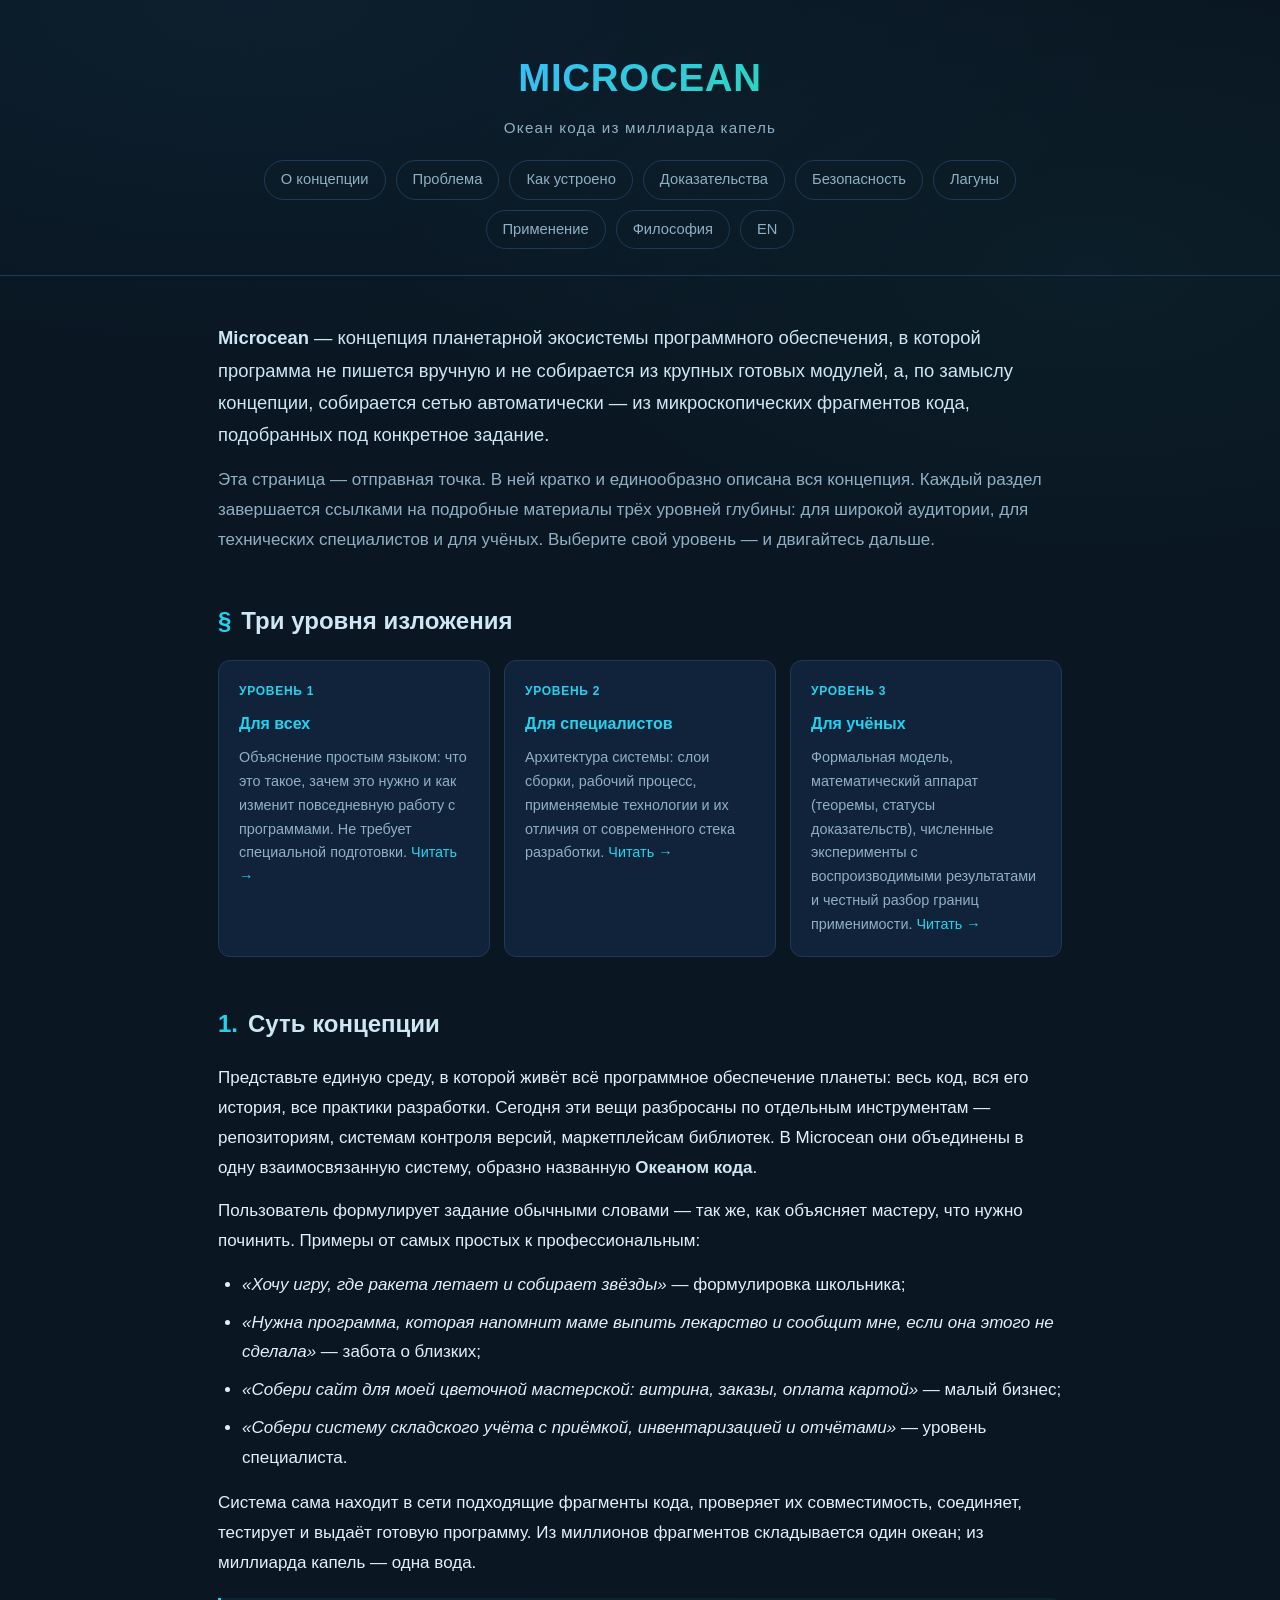
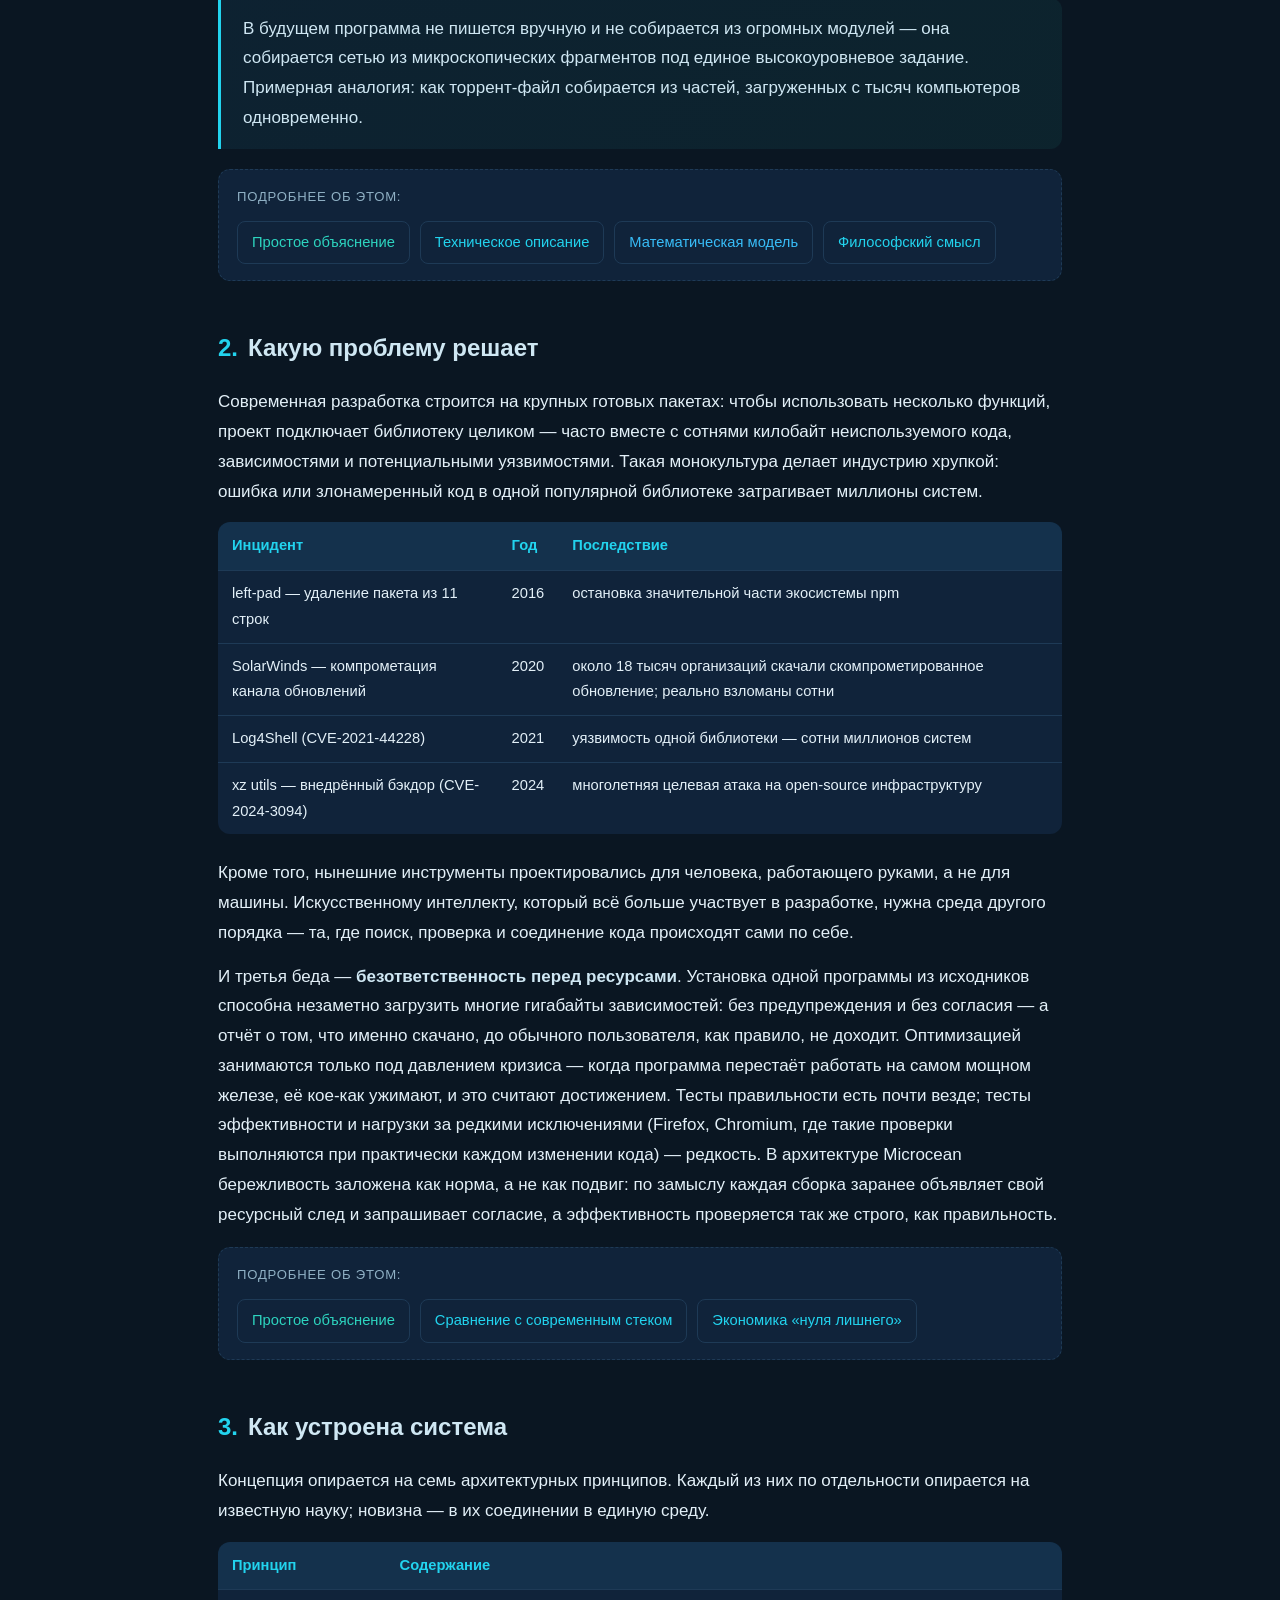
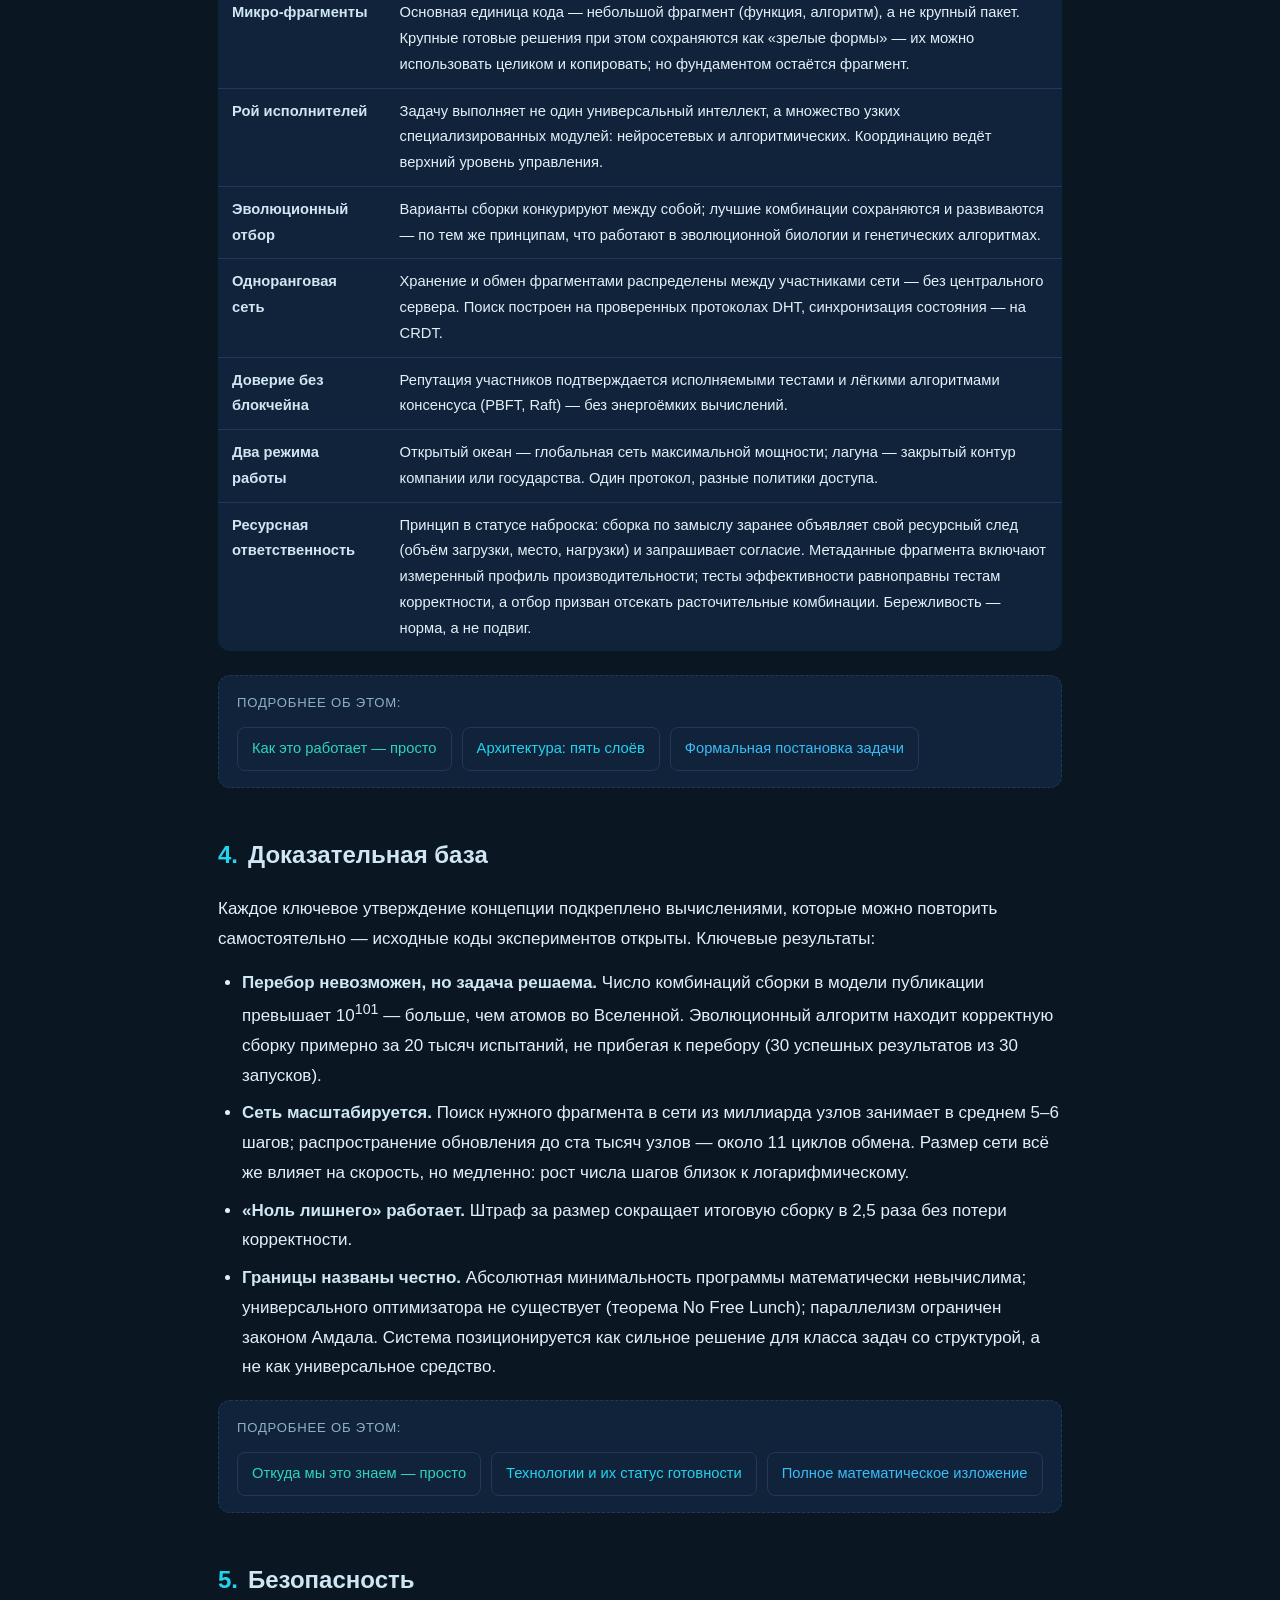
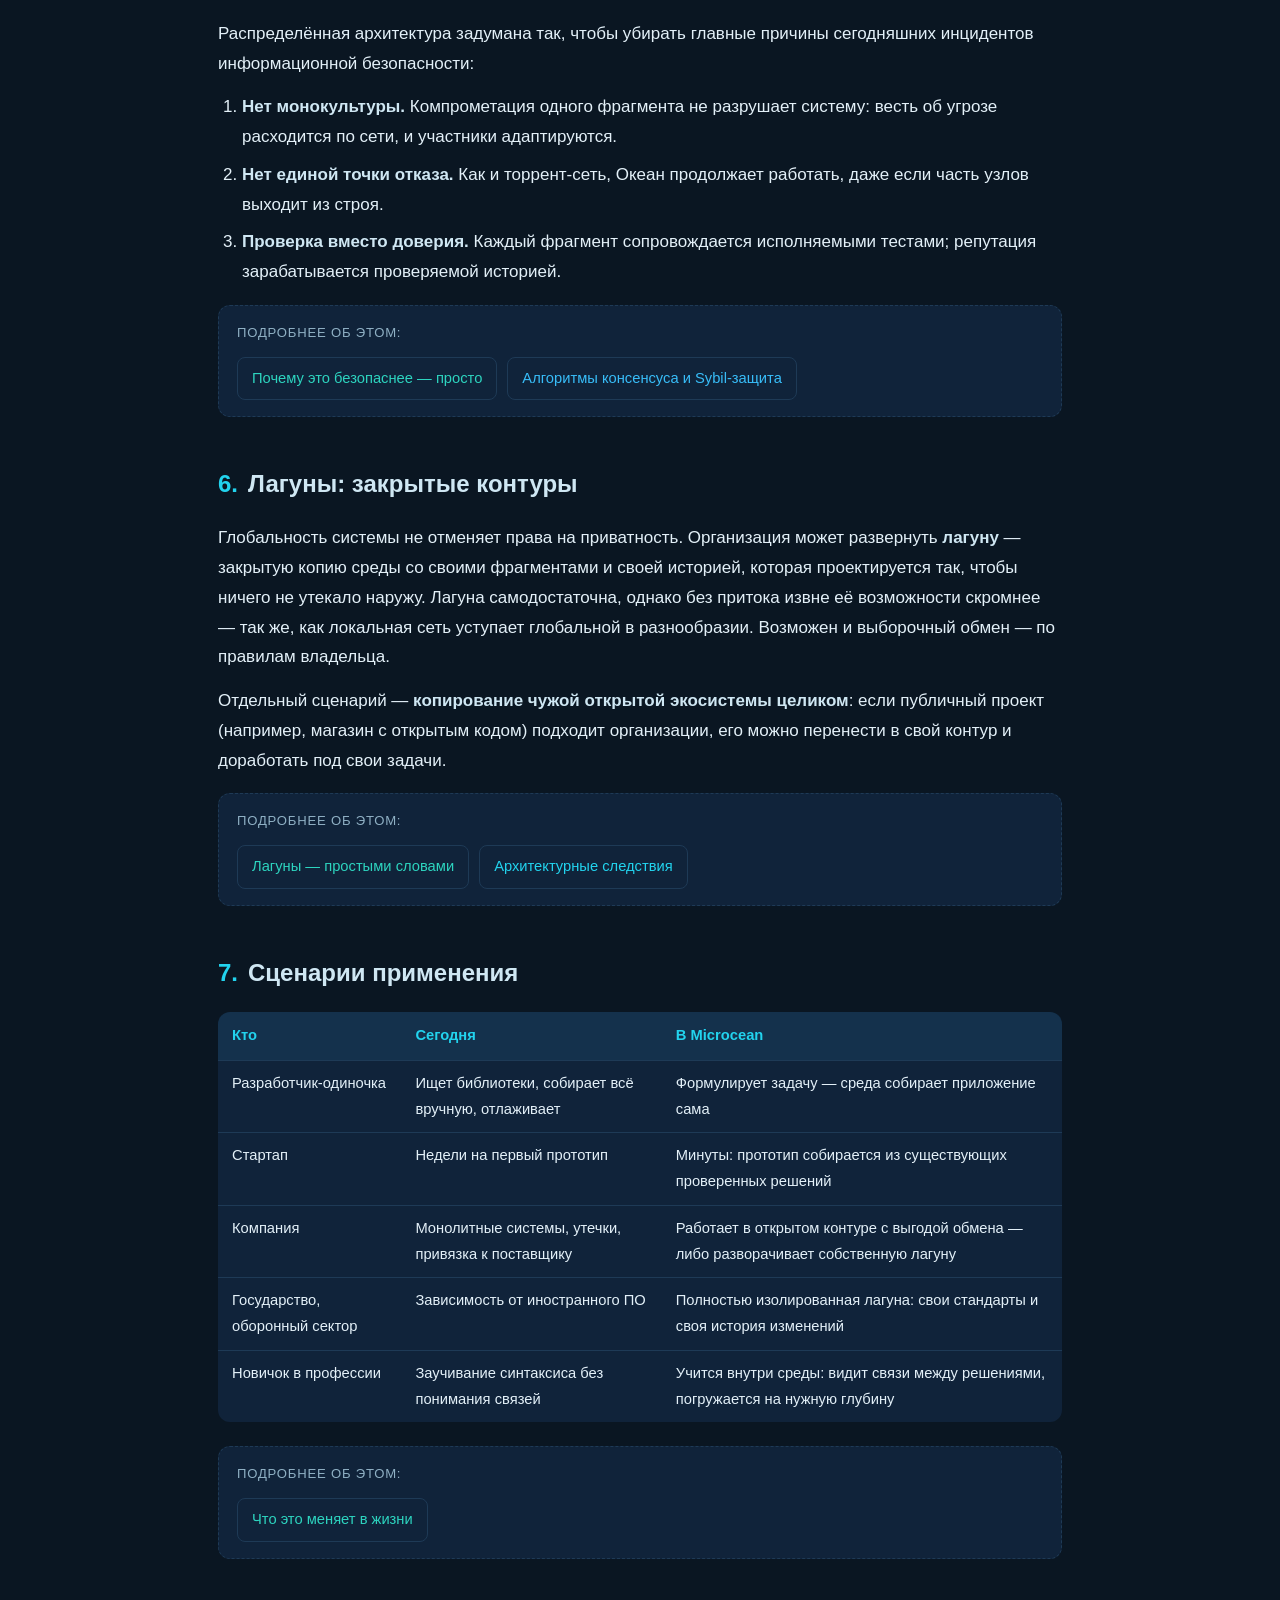
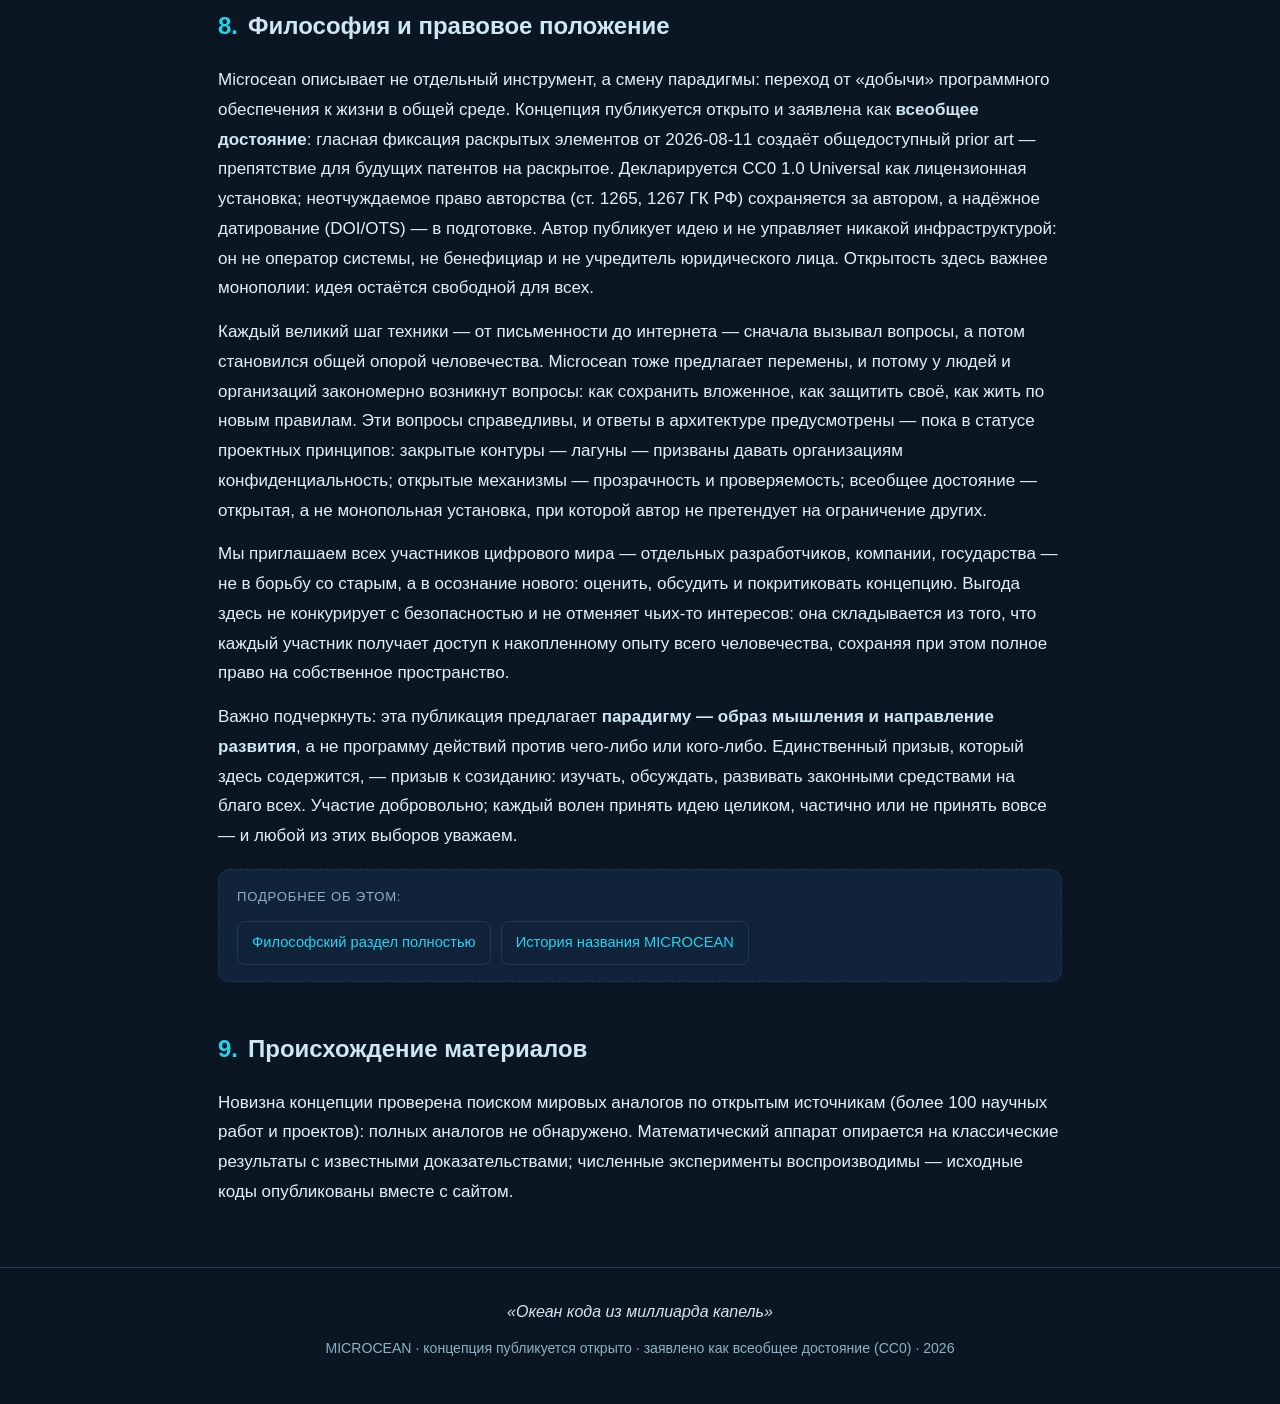
==== index.html @ 242ff2dd "feat(publish): real-domain pass — sitemap, canonical, og:url (github pages)" ====
<!DOCTYPE html>
<html lang="ru">
<head>
<meta charset="UTF-8">
<meta name="viewport" content="width=device-width, initial-scale=1.0">
<title>MICROCEAN — Океан кода из миллиарда капель</title>
<meta name="description" content="Microcean — концепция планетарной самособирающейся экосистемы программного обеспечения. Главная страница-навигация: материалы для читателей любого уровня — от вводного описания до математической теории.">
<meta name="theme-color" content="#0a1622">
<link rel="icon" href="favicon.svg" type="image/svg+xml">
<link rel="stylesheet" href="assets/style.css">
<meta property="og:type" content="website">
<meta property="og:title" content="MICROCEAN — Океан кода из миллиарда капель">
<meta property="og:description" content="Microcean — концепция планетарной самособирающейся экосистемы программного обеспечения. Главная страница-навигация: материалы для читателей любого уровня — от вводного описания до математической теории.">
<meta property="og:site_name" content="MICROCEAN">
<meta property="og:locale" content="ru_RU">
<meta property="og:image" content="https://dsconoiz.github.io/microcean/favicon.svg">
<meta property="og:url" content="https://dsconoiz.github.io/microcean/">
<link rel="canonical" href="https://dsconoiz.github.io/microcean/">
<meta name="twitter:card" content="summary">
</head>
<body>

<header class="site">
  <div class="container">
    <h1 class="logo-h"><a class="logo" href="index.html">MICROCEAN</a></h1>
    <div class="logo-sub">Океан кода из миллиарда капель</div>
    <nav class="main-nav" aria-label="Разделы страницы">
      <a href="#about">О концепции</a>
      <a href="#problem">Проблема</a>
      <a href="#how">Как устроено</a>
      <a href="#evidence">Доказательства</a>
      <a href="#security">Безопасность</a>
      <a href="#lagoons">Лагуны</a>
      <a href="#scenarios">Применение</a>
      <a href="#philosophy">Философия</a>
      <a href="en/index.html">EN</a>
    </nav>
  </div>
</header>

<main class="container">

<section id="intro">
  <p style="font-size:1.15rem; color:var(--text-strong);"><strong>Microcean</strong> — концепция планетарной экосистемы программного обеспечения, в которой программа не пишется вручную и не собирается из крупных готовых модулей, а, по замыслу концепции, собирается сетью автоматически — из микроскопических фрагментов кода, подобранных под конкретное задание.</p>
  <p class="dim">Эта страница — отправная точка. В ней кратко и единообразно описана вся концепция. Каждый раздел завершается ссылками на подробные материалы трёх уровней глубины: для широкой аудитории, для технических специалистов и для учёных. Выберите свой уровень — и двигайтесь дальше.</p>
</section>

<section id="levels">
  <h2 class="section-title"><span class="num">§</span>Три уровня изложения</h2>
  <div class="cards-grid">
    <div class="card">
      <div class="tagline-sm">Уровень 1</div>
      <h3><a href="ru/vsem.html">Для всех</a></h3>
      <p>Объяснение простым языком: что это такое, зачем это нужно и как изменит повседневную работу с программами. Не требует специальной подготовки. <a href="ru/vsem.html">Читать →</a></p>
    </div>
    <div class="card">
      <div class="tagline-sm">Уровень 2</div>
      <h3><a href="ru/specialistam.html">Для специалистов</a></h3>
      <p>Архитектура системы: слои сборки, рабочий процесс, применяемые технологии и их отличия от современного стека разработки. <a href="ru/specialistam.html">Читать →</a></p>
    </div>
    <div class="card">
      <div class="tagline-sm">Уровень 3</div>
      <h3><a href="ru/uchenym.html">Для учёных</a></h3>
      <p>Формальная модель, математический аппарат (теоремы, статусы доказательств), численные эксперименты с воспроизводимыми результатами и честный разбор границ применимости. <a href="ru/uchenym.html">Читать →</a></p>
    </div>
  </div>
</section>

<section id="about">
  <h2 class="section-title"><span class="num">1.</span>Суть концепции</h2>
  <p>Представьте единую среду, в которой живёт всё программное обеспечение планеты: весь код, вся его история, все практики разработки. Сегодня эти вещи разбросаны по отдельным инструментам — репозиториям, системам контроля версий, маркетплейсам библиотек. В Microcean они объединены в одну взаимосвязанную систему, образно названную <strong>Океаном кода</strong>.</p>
  <p>Пользователь формулирует задание обычными словами — так же, как объясняет мастеру, что нужно починить. Примеры от самых простых к профессиональным:</p>
  <ul class="list">
    <li><em>«Хочу игру, где ракета летает и собирает звёзды»</em> — формулировка школьника;</li>
    <li><em>«Нужна программа, которая напомнит маме выпить лекарство и сообщит мне, если она этого не сделала»</em> — забота о близких;</li>
    <li><em>«Собери сайт для моей цветочной мастерской: витрина, заказы, оплата картой»</em> — малый бизнес;</li>
    <li><em>«Собери систему складского учёта с приёмкой, инвентаризацией и отчётами»</em> — уровень специалиста.</li>
  </ul>
  <p>Система сама находит в сети подходящие фрагменты кода, проверяет их совместимость, соединяет, тестирует и выдаёт готовую программу. Из миллионов фрагментов складывается один океан; из миллиарда капель — одна вода.</p>
  <blockquote>В будущем программа не пишется вручную и не собирается из огромных модулей — она собирается сетью из микроскопических фрагментов под единое высокоуровневое задание. Примерная аналогия: как торрент-файл собирается из частей, загруженных с тысяч компьютеров одновременно.</blockquote>
  <div class="level-links">
    <span class="lbl">Подробнее об этом:</span>
    <a class="lv1" href="ru/vsem.html#sut">Простое объяснение</a>
    <a href="ru/specialistam.html#architecture">Техническое описание</a>
    <a class="lv3" href="ru/uchenym.html#model">Математическая модель</a>
    <a href="ru/filosofiya.html#ocean">Философский смысл</a>
  </div>
</section>

<section id="problem">
  <h2 class="section-title"><span class="num">2.</span>Какую проблему решает</h2>
  <p>Современная разработка строится на крупных готовых пакетах: чтобы использовать несколько функций, проект подключает библиотеку целиком — часто вместе с сотнями килобайт неиспользуемого кода, зависимостями и потенциальными уязвимостями. Такая монокультура делает индустрию хрупкой: ошибка или злонамеренный код в одной популярной библиотеке затрагивает миллионы систем.</p>
  <table class="data">
    <thead><tr><th>Инцидент</th><th>Год</th><th>Последствие</th></tr></thead>
    <tbody>
      <tr><td>left-pad — удаление пакета из 11 строк</td><td>2016</td><td>остановка значительной части экосистемы npm</td></tr>
      <tr><td>SolarWinds — компрометация канала обновлений</td><td>2020</td><td>около 18 тысяч организаций скачали скомпрометированное обновление; реально взломаны сотни</td></tr>
      <tr><td>Log4Shell (CVE-2021-44228)</td><td>2021</td><td>уязвимость одной библиотеки — сотни миллионов систем</td></tr>
      <tr><td>xz utils — внедрённый бэкдор (CVE-2024-3094)</td><td>2024</td><td>многолетняя целевая атака на open-source инфраструктуру</td></tr>
    </tbody>
  </table>
  <p>Кроме того, нынешние инструменты проектировались для человека, работающего руками, а не для машины. Искусственному интеллекту, который всё больше участвует в разработке, нужна среда другого порядка — та, где поиск, проверка и соединение кода происходят сами по себе.</p>
  <p>И третья беда — <strong>безответственность перед ресурсами</strong>. Установка одной программы из исходников способна незаметно загрузить многие гигабайты зависимостей: без предупреждения и без согласия — а отчёт о том, что именно скачано, до обычного пользователя, как правило, не доходит. Оптимизацией занимаются только под давлением кризиса — когда программа перестаёт работать на самом мощном железе, её кое-как ужимают, и это считают достижением. Тесты правильности есть почти везде; тесты эффективности и нагрузки за редкими исключениями (Firefox, Chromium, где такие проверки выполняются при практически каждом изменении кода) — редкость. В архитектуре Microcean бережливость заложена как норма, а не как подвиг: по замыслу каждая сборка заранее объявляет свой ресурсный след и запрашивает согласие, а эффективность проверяется так же строго, как правильность.</p>
  <div class="level-links">
    <span class="lbl">Подробнее об этом:</span>
    <a class="lv1" href="ru/vsem.html#problem">Простое объяснение</a>
    <a href="ru/specialistam.html#comparison">Сравнение с современным стеком</a>
    <a href="ru/filosofiya.html#govnocod">Экономика «нуля лишнего»</a>
  </div>
</section>

<section id="how">
  <h2 class="section-title"><span class="num">3.</span>Как устроена система</h2>
  <p>Концепция опирается на семь архитектурных принципов. Каждый из них по отдельности опирается на известную науку; новизна — в их соединении в единую среду.</p>
  <table class="data">
    <thead><tr><th>Принцип</th><th>Содержание</th></tr></thead>
    <tbody>
      <tr><td><strong>Микро-фрагменты</strong></td><td>Основная единица кода — небольшой фрагмент (функция, алгоритм), а не крупный пакет. Крупные готовые решения при этом сохраняются как «зрелые формы» — их можно использовать целиком и копировать; но фундаментом остаётся фрагмент.</td></tr>
      <tr><td><strong>Рой исполнителей</strong></td><td>Задачу выполняет не один универсальный интеллект, а множество узких специализированных модулей: нейросетевых и алгоритмических. Координацию ведёт верхний уровень управления.</td></tr>
      <tr><td><strong>Эволюционный отбор</strong></td><td>Варианты сборки конкурируют между собой; лучшие комбинации сохраняются и развиваются — по тем же принципам, что работают в эволюционной биологии и генетических алгоритмах.</td></tr>
      <tr><td><strong>Одноранговая сеть</strong></td><td>Хранение и обмен фрагментами распределены между участниками сети — без центрального сервера. Поиск построен на проверенных протоколах DHT, синхронизация состояния — на CRDT.</td></tr>
      <tr><td><strong>Доверие без блокчейна</strong></td><td>Репутация участников подтверждается исполняемыми тестами и лёгкими алгоритмами консенсуса (PBFT, Raft) — без энергоёмких вычислений.</td></tr>
      <tr><td><strong>Два режима работы</strong></td><td>Открытый океан — глобальная сеть максимальной мощности; лагуна — закрытый контур компании или государства. Один протокол, разные политики доступа.</td></tr>
      <tr><td><strong>Ресурсная ответственность</strong></td><td>Принцип в статусе наброска: сборка по замыслу заранее объявляет свой ресурсный след (объём загрузки, место, нагрузки) и запрашивает согласие. Метаданные фрагмента включают измеренный профиль производительности; тесты эффективности равноправны тестам корректности, а отбор призван отсекать расточительные комбинации. Бережливость — норма, а не подвиг.</td></tr>
    </tbody>
  </table>
  <div class="level-links">
    <span class="lbl">Подробнее об этом:</span>
    <a class="lv1" href="ru/vsem.html#kak">Как это работает — просто</a>
    <a href="ru/specialistam.html#architecture">Архитектура: пять слоёв</a>
    <a class="lv3" href="ru/uchenym.html#model">Формальная постановка задачи</a>
  </div>
</section>

<section id="evidence">
  <h2 class="section-title"><span class="num">4.</span>Доказательная база</h2>
  <p>Каждое ключевое утверждение концепции подкреплено вычислениями, которые можно повторить самостоятельно — исходные коды экспериментов открыты. Ключевые результаты:</p>
  <ul class="list">
    <li><strong>Перебор невозможен, но задача решаема.</strong> Число комбинаций сборки в модели публикации превышает 10<sup>101</sup> — больше, чем атомов во Вселенной. Эволюционный алгоритм находит корректную сборку примерно за 20 тысяч испытаний, не прибегая к перебору (30 успешных результатов из 30 запусков).</li>
    <li><strong>Сеть масштабируется.</strong> Поиск нужного фрагмента в сети из миллиарда узлов занимает в среднем 5–6 шагов; распространение обновления до ста тысяч узлов — около 11 циклов обмена. Размер сети всё же влияет на скорость, но медленно: рост числа шагов близок к логарифмическому.</li>
    <li><strong>«Ноль лишнего» работает.</strong> Штраф за размер сокращает итоговую сборку в 2,5 раза без потери корректности.</li>
    <li><strong>Границы названы честно.</strong> Абсолютная минимальность программы математически невычислима; универсального оптимизатора не существует (теорема No Free Lunch); параллелизм ограничен законом Амдала. Система позиционируется как сильное решение для класса задач со структурой, а не как универсальное средство.</li>
  </ul>
  <div class="level-links">
    <span class="lbl">Подробнее об этом:</span>
    <a class="lv1" href="ru/vsem.html#evidence">Откуда мы это знаем — просто</a>
    <a href="ru/specialistam.html#stack">Технологии и их статус готовности</a>
    <a class="lv3" href="ru/uchenym.html">Полное математическое изложение</a>
  </div>
</section>

<section id="security">
  <h2 class="section-title"><span class="num">5.</span>Безопасность</h2>
  <p>Распределённая архитектура задумана так, чтобы убирать главные причины сегодняшних инцидентов информационной безопасности:</p>
  <ol class="list">
    <li><strong>Нет монокультуры.</strong> Компрометация одного фрагмента не разрушает систему: весть об угрозе расходится по сети, и участники адаптируются.</li>
    <li><strong>Нет единой точки отказа.</strong> Как и торрент-сеть, Океан продолжает работать, даже если часть узлов выходит из строя.</li>
    <li><strong>Проверка вместо доверия.</strong> Каждый фрагмент сопровождается исполняемыми тестами; репутация зарабатывается проверяемой историей.</li>
  </ol>
  <div class="level-links">
    <span class="lbl">Подробнее об этом:</span>
    <a class="lv1" href="ru/vsem.html#security">Почему это безопаснее — просто</a>
    <a class="lv3" href="ru/uchenym.html#trust">Алгоритмы консенсуса и Sybil-защита</a>
  </div>
</section>

<section id="lagoons">
  <h2 class="section-title"><span class="num">6.</span>Лагуны: закрытые контуры</h2>
  <p>Глобальность системы не отменяет права на приватность. Организация может развернуть <strong>лагуну</strong> — закрытую копию среды со своими фрагментами и своей историей, которая проектируется так, чтобы ничего не утекало наружу. Лагуна самодостаточна, однако без притока извне её возможности скромнее — так же, как локальная сеть уступает глобальной в разнообразии. Возможен и выборочный обмен — по правилам владельца.</p>
  <p>Отдельный сценарий — <strong>копирование чужой открытой экосистемы целиком</strong>: если публичный проект (например, магазин с открытым кодом) подходит организации, его можно перенести в свой контур и доработать под свои задачи.</p>
  <div class="level-links">
    <span class="lbl">Подробнее об этом:</span>
    <a class="lv1" href="ru/vsem.html#lagoons">Лагуны — простыми словами</a>
    <a href="ru/filosofiya.html#lagoons">Архитектурные следствия</a>
  </div>
</section>

<section id="scenarios">
  <h2 class="section-title"><span class="num">7.</span>Сценарии применения</h2>
  <table class="data">
    <thead><tr><th>Кто</th><th>Сегодня</th><th>В Microcean</th></tr></thead>
    <tbody>
      <tr><td>Разработчик-одиночка</td><td>Ищет библиотеки, собирает всё вручную, отлаживает</td><td>Формулирует задачу — среда собирает приложение сама</td></tr>
      <tr><td>Стартап</td><td>Недели на первый прототип</td><td>Минуты: прототип собирается из существующих проверенных решений</td></tr>
      <tr><td>Компания</td><td>Монолитные системы, утечки, привязка к поставщику</td><td>Работает в открытом контуре с выгодой обмена — либо разворачивает собственную лагуну</td></tr>
      <tr><td>Государство, оборонный сектор</td><td>Зависимость от иностранного ПО</td><td>Полностью изолированная лагуна: свои стандарты и своя история изменений</td></tr>
      <tr><td>Новичок в профессии</td><td>Заучивание синтаксиса без понимания связей</td><td>Учится внутри среды: видит связи между решениями, погружается на нужную глубину</td></tr>
    </tbody>
  </table>
  <div class="level-links">
    <span class="lbl">Подробнее об этом:</span>
    <a class="lv1" href="ru/vsem.html#scenarios">Что это меняет в жизни</a>
  </div>
</section>

<section id="philosophy">
  <h2 class="section-title"><span class="num">8.</span>Философия и правовое положение</h2>
  <p>Microcean описывает не отдельный инструмент, а смену парадигмы: переход от «добычи» программного обеспечения к жизни в общей среде. Концепция публикуется открыто и заявлена как <strong>всеобщее достояние</strong>: гласная фиксация раскрытых элементов от 2026-08-11 создаёт общедоступный prior art — препятствие для будущих патентов на раскрытое. Декларируется CC0 1.0 Universal как лицензионная установка; неотчуждаемое право авторства (ст. 1265, 1267 ГК РФ) сохраняется за автором, а надёжное датирование (DOI/OTS) — в подготовке. Автор публикует идею и не управляет никакой инфраструктурой: он не оператор системы, не бенефициар и не учредитель юридического лица. Открытость здесь важнее монополии: идея остаётся свободной для всех.</p>
  <p>Каждый великий шаг техники — от письменности до интернета — сначала вызывал вопросы, а потом становился общей опорой человечества. Microcean тоже предлагает перемены, и потому у людей и организаций закономерно возникнут вопросы: как сохранить вложенное, как защитить своё, как жить по новым правилам. Эти вопросы справедливы, и ответы в архитектуре предусмотрены — пока в статусе проектных принципов: закрытые контуры — лагуны — призваны давать организациям конфиденциальность; открытые механизмы — прозрачность и проверяемость; всеобщее достояние — открытая, а не монопольная установка, при которой автор не претендует на ограничение других.</p>
  <p>Мы приглашаем всех участников цифрового мира — отдельных разработчиков, компании, государства — не в борьбу со старым, а в осознание нового: оценить, обсудить и покритиковать концепцию. Выгода здесь не конкурирует с безопасностью и не отменяет чьих-то интересов: она складывается из того, что каждый участник получает доступ к накопленному опыту всего человечества, сохраняя при этом полное право на собственное пространство.</p>
  <p>Важно подчеркнуть: эта публикация предлагает <strong>парадигму — образ мышления и направление развития</strong>, а не программу действий против чего-либо или кого-либо. Единственный призыв, который здесь содержится, — призыв к созиданию: изучать, обсуждать, развивать законными средствами на благо всех. Участие добровольно; каждый волен принять идею целиком, частично или не принять вовсе — и любой из этих выборов уважаем.</p>
  <div class="level-links">
    <span class="lbl">Подробнее об этом:</span>
    <a href="ru/filosofiya.html">Философский раздел полностью</a>
    <a href="ru/filosofiya.html#name">История названия MICROCEAN</a>
  </div>
</section>

<section id="sources">
  <h2 class="section-title"><span class="num">9.</span>Происхождение материалов</h2>
  <p>Новизна концепции проверена поиском мировых аналогов по открытым источникам (более 100 научных работ и проектов): полных аналогов не обнаружено. Математический аппарат опирается на классические результаты с известными доказательствами; численные эксперименты воспроизводимы — исходные коды опубликованы вместе с сайтом.</p>
</section>

</main>

<footer class="site">
  <div class="container">
    <div class="slogan">«Океан кода из миллиарда капель»</div>
    <div>MICROCEAN · концепция публикуется открыто · заявлено как всеобщее достояние (CC0) · 2026</div>
  </div>
</footer>

<script>
  const io = new IntersectionObserver(entries => {
    entries.forEach(e => { if (e.isIntersecting) { e.target.classList.add('visible'); io.unobserve(e.target); } });
  }, { threshold: 0.06 });
  document.querySelectorAll('section').forEach(s => { s.style.opacity='0'; s.style.transform='translateY(14px)'; s.style.transition='opacity .6s ease, transform .6s ease'; io.observe(s); });
</script>
<style> section.visible { opacity: 1 !important; transform: none !important; } </style>
</body>
</html>
---- assets/style.css ----
/* MICROCEAN — общий стиль всех страниц */
:root {
  --bg: #0a1622;
  --bg-card: #10233a;
  --bg-card-hover: #16304d;
  --text: #e3f0f8;
  --text-dim: #8fb0c4;
  --text-strong: #cfe7f3;
  --accent1: #38bdf8;
  --accent2: #22d3ee;
  --accent3: #2dd4bf;
  --accent-gradient: linear-gradient(135deg, #38bdf8, #2dd4bf);
  --border: #1e3a56;
  --radius: 12px;
}
* { margin: 0; padding: 0; box-sizing: border-box; }
body {
  font-family: 'Segoe UI', -apple-system, BlinkMacSystemFont, Roboto, sans-serif;
  background: var(--bg);
  background-image:
    radial-gradient(ellipse 70% 45% at 20% 0%, rgba(56,189,248,0.05) 0%, transparent 100%),
    radial-gradient(ellipse 55% 40% at 85% 30%, rgba(45,212,191,0.04) 0%, transparent 100%);
  background-attachment: fixed;
  color: var(--text);
  line-height: 1.75;
  font-size: 17px;
}
.container { max-width: 900px; margin: 0 auto; padding: 0 28px; }
header.site { padding: 44px 0 26px; border-bottom: 1px solid var(--border); text-align: center; }
.logo {
  font-size: 2.4rem; font-weight: 800; letter-spacing: 0.02em;
  background: var(--accent-gradient); -webkit-background-clip: text; -webkit-text-fill-color: transparent;
  background-clip: text; text-decoration: none;
}
.logo-sub { color: var(--text-dim); font-size: 0.95rem; margin-top: 4px; letter-spacing: 0.08em; }
nav.main-nav { display: flex; flex-wrap: wrap; justify-content: center; gap: 10px; margin: 18px 0 0; }
nav.main-nav a {
  color: var(--text-dim); text-decoration: none; font-size: 0.92rem;
  border: 1px solid var(--border); border-radius: 20px; padding: 6px 16px;
  transition: all 0.25s;
}
nav.main-nav a:hover { color: var(--accent2); border-color: var(--accent2); }
section { margin: 46px 0; }
h2.section-title { font-size: 1.5rem; font-weight: 700; margin-bottom: 18px; color: var(--text-strong); }
h2.section-title .num { color: var(--accent2); font-weight: 600; margin-right: 10px; }
h3 { font-size: 1.15rem; font-weight: 600; margin: 26px 0 12px; color: var(--text-strong); }
p { margin-bottom: 14px; color: var(--text); }
p.dim { color: var(--text-dim); }
strong { color: var(--text-strong); }
ul.list, ol.list { margin: 0 0 16px 24px; }
ul.list li, ol.list li { margin-bottom: 8px; }
code { background: rgba(56,189,248,0.12); color: var(--accent2); padding: 1px 6px; border-radius: 5px; font-size: 0.9em; }
blockquote {
  margin: 20px 0; padding: 16px 22px; color: var(--text-strong);
  background: linear-gradient(135deg, rgba(56,189,248,0.07), rgba(45,212,191,0.07));
  border-left: 3px solid var(--accent2); border-radius: 0 var(--radius) var(--radius) 0;
}
table.data { width: 100%; border-collapse: collapse; font-size: 0.92rem; margin: 16px 0 24px; background: var(--bg-card); border-radius: var(--radius); overflow: hidden; }
table.data th { background: rgba(56,189,248,0.09); color: var(--accent2); font-weight: 600; text-align: left; padding: 11px 14px; border-bottom: 1px solid var(--border); }
table.data td { padding: 10px 14px; border-bottom: 1px solid var(--border); color: var(--text); vertical-align: top; }
table.data tr:last-child td { border-bottom: none; }
.level-links {
  display: flex; flex-wrap: wrap; gap: 10px; margin-top: 18px; padding: 16px 18px;
  background: var(--bg-card); border: 1px dashed var(--border); border-radius: var(--radius);
}
.level-links .lbl { width: 100%; font-size: 0.82rem; color: var(--text-dim); text-transform: uppercase; letter-spacing: 0.06em; margin-bottom: 2px; }
.level-links a {
  color: var(--accent2); text-decoration: none; font-size: 0.92rem;
  border: 1px solid var(--border); border-radius: 8px; padding: 8px 14px;
  transition: all 0.25s;
}
.level-links a:hover { background: var(--bg-card-hover); border-color: var(--accent2); }
.level-links a.lv1 { color: var(--accent3); }
.level-links a.lv3 { color: var(--accent1); }
.cards-grid { display: grid; grid-template-columns: repeat(auto-fill, minmax(260px, 1fr)); gap: 14px; margin: 18px 0; }
.card { background: var(--bg-card); border: 1px solid var(--border); border-radius: var(--radius); padding: 20px; transition: all 0.3s; }
.card:hover { background: var(--bg-card-hover); transform: translateY(-2px); }
.card .tagline-sm { font-size: 0.75rem; font-weight: 700; color: var(--accent2); text-transform: uppercase; letter-spacing: 0.06em; margin-bottom: 8px; }
.card h3 { font-size: 1rem; margin: 0 0 8px; }
.card p { font-size: 0.9rem; color: var(--text-dim); line-height: 1.65; margin: 0; }
.card a { color: var(--accent2); text-decoration: none; }
.formula {
  font-family: 'Cambria Math', Georgia, serif;
  background: var(--bg-card); border: 1px solid var(--border); border-radius: var(--radius);
  padding: 14px 20px; margin: 14px 0 20px; text-align: center; font-size: 1.05rem; color: var(--text-strong);
  overflow-x: auto;
}
footer.site { border-top: 1px solid var(--border); margin-top: 60px; padding: 30px 0 44px; text-align: center; color: var(--text-dim); font-size: 0.88rem; }
footer.site .slogan { font-style: italic; color: var(--text-strong); font-size: 1rem; margin-bottom: 10px; }
.breadcrumb { font-size: 0.88rem; margin: 18px 0 0; color: var(--text-dim); }
.breadcrumb a { color: var(--accent2); text-decoration: none; }
@media (max-width: 640px) {
  body { font-size: 15.5px; }
  .logo { font-size: 1.9rem; }
  .cards-grid { grid-template-columns: 1fr; }
}
:focus-visible { outline: 2px solid var(--accent2); outline-offset: 2px; }
@media (prefers-reduced-motion: reduce) {
  * { transition: none !important; animation: none !important; }
  section { opacity: 1 !important; transform: none !important; }
  .card:hover { transform: none; }
}
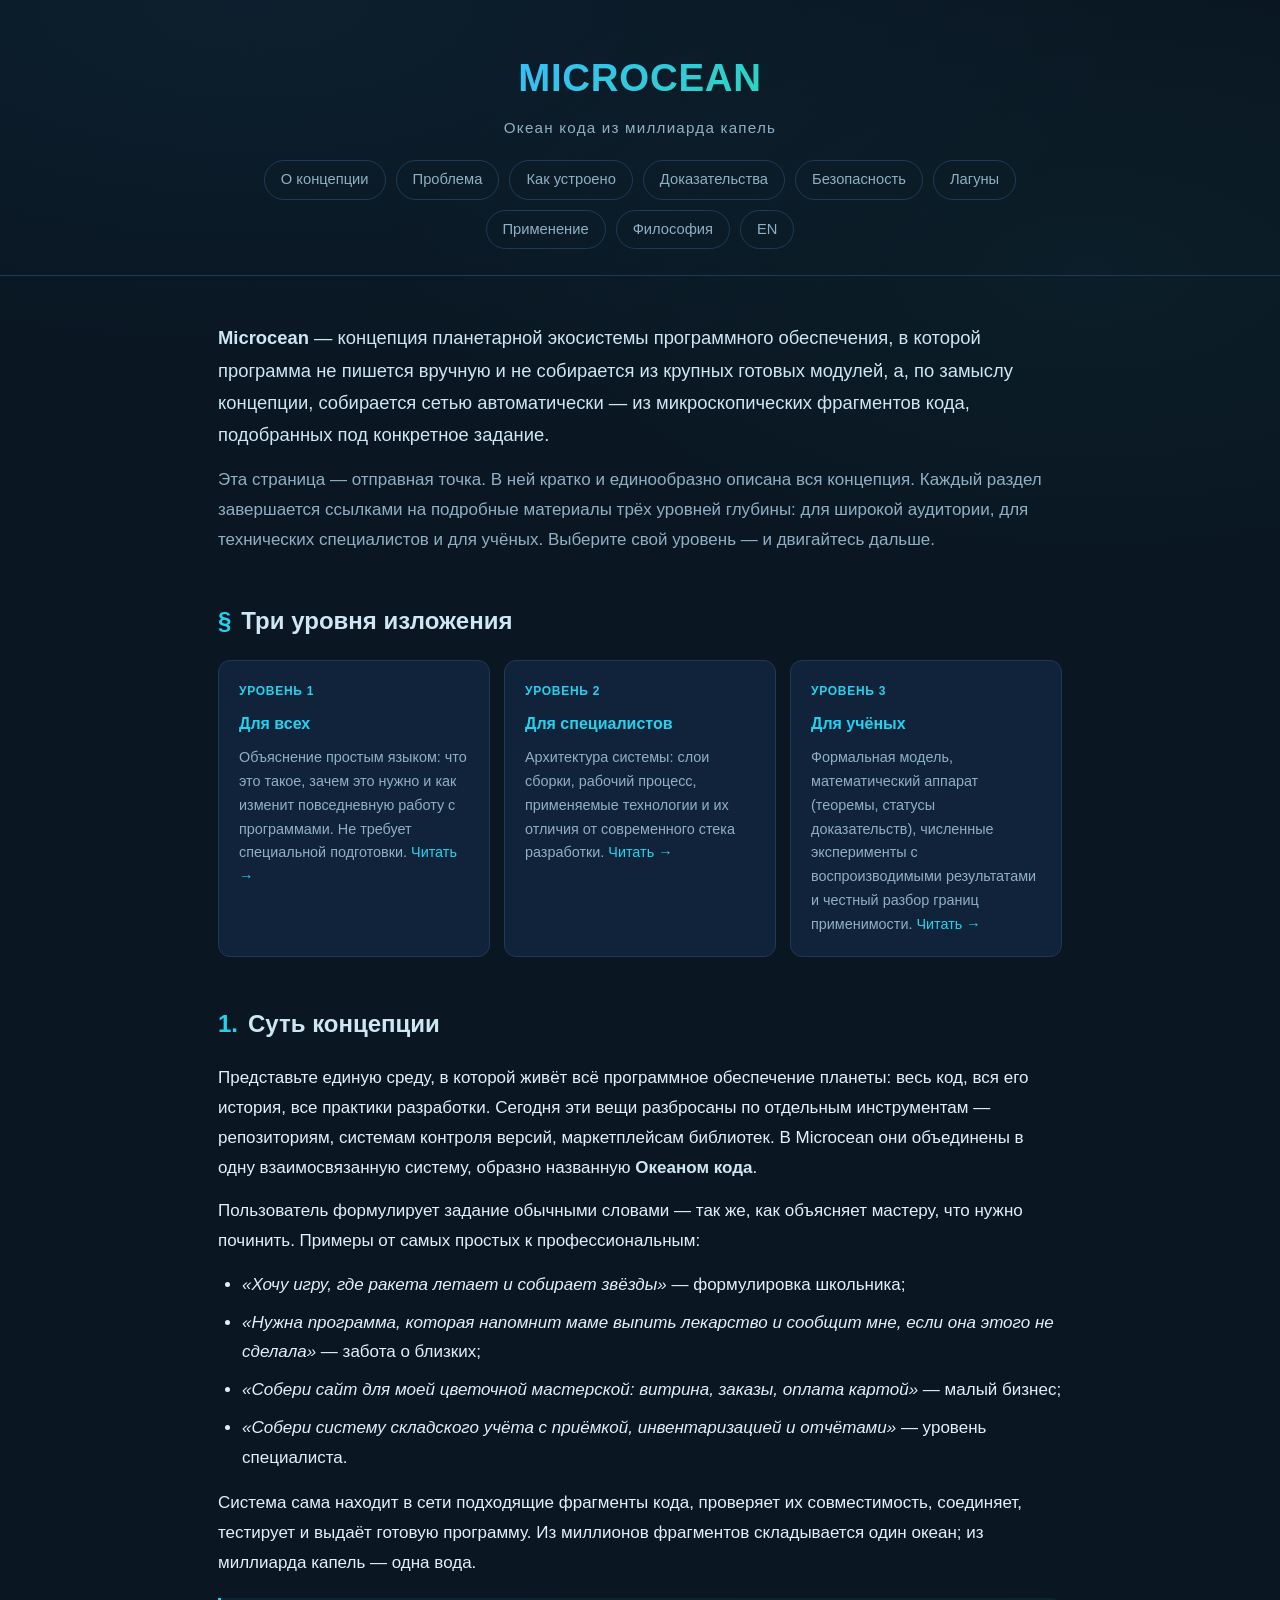
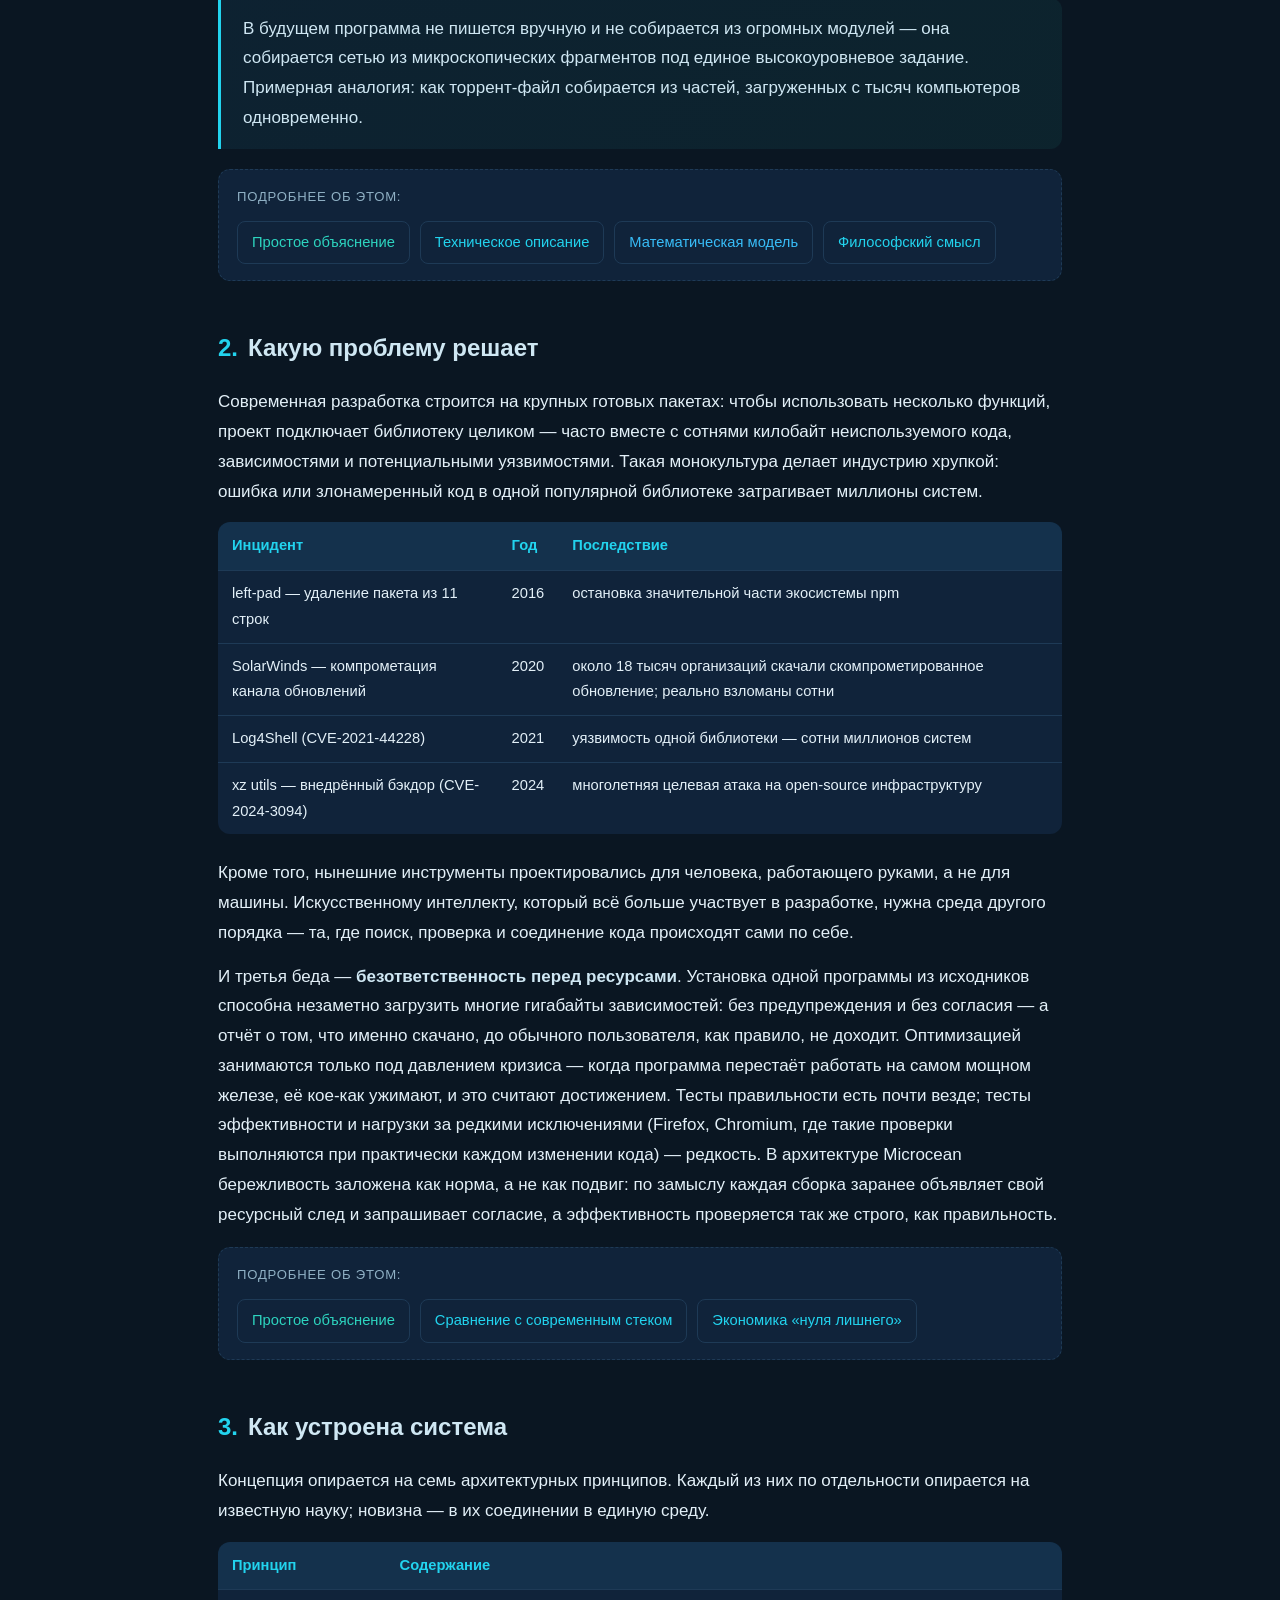
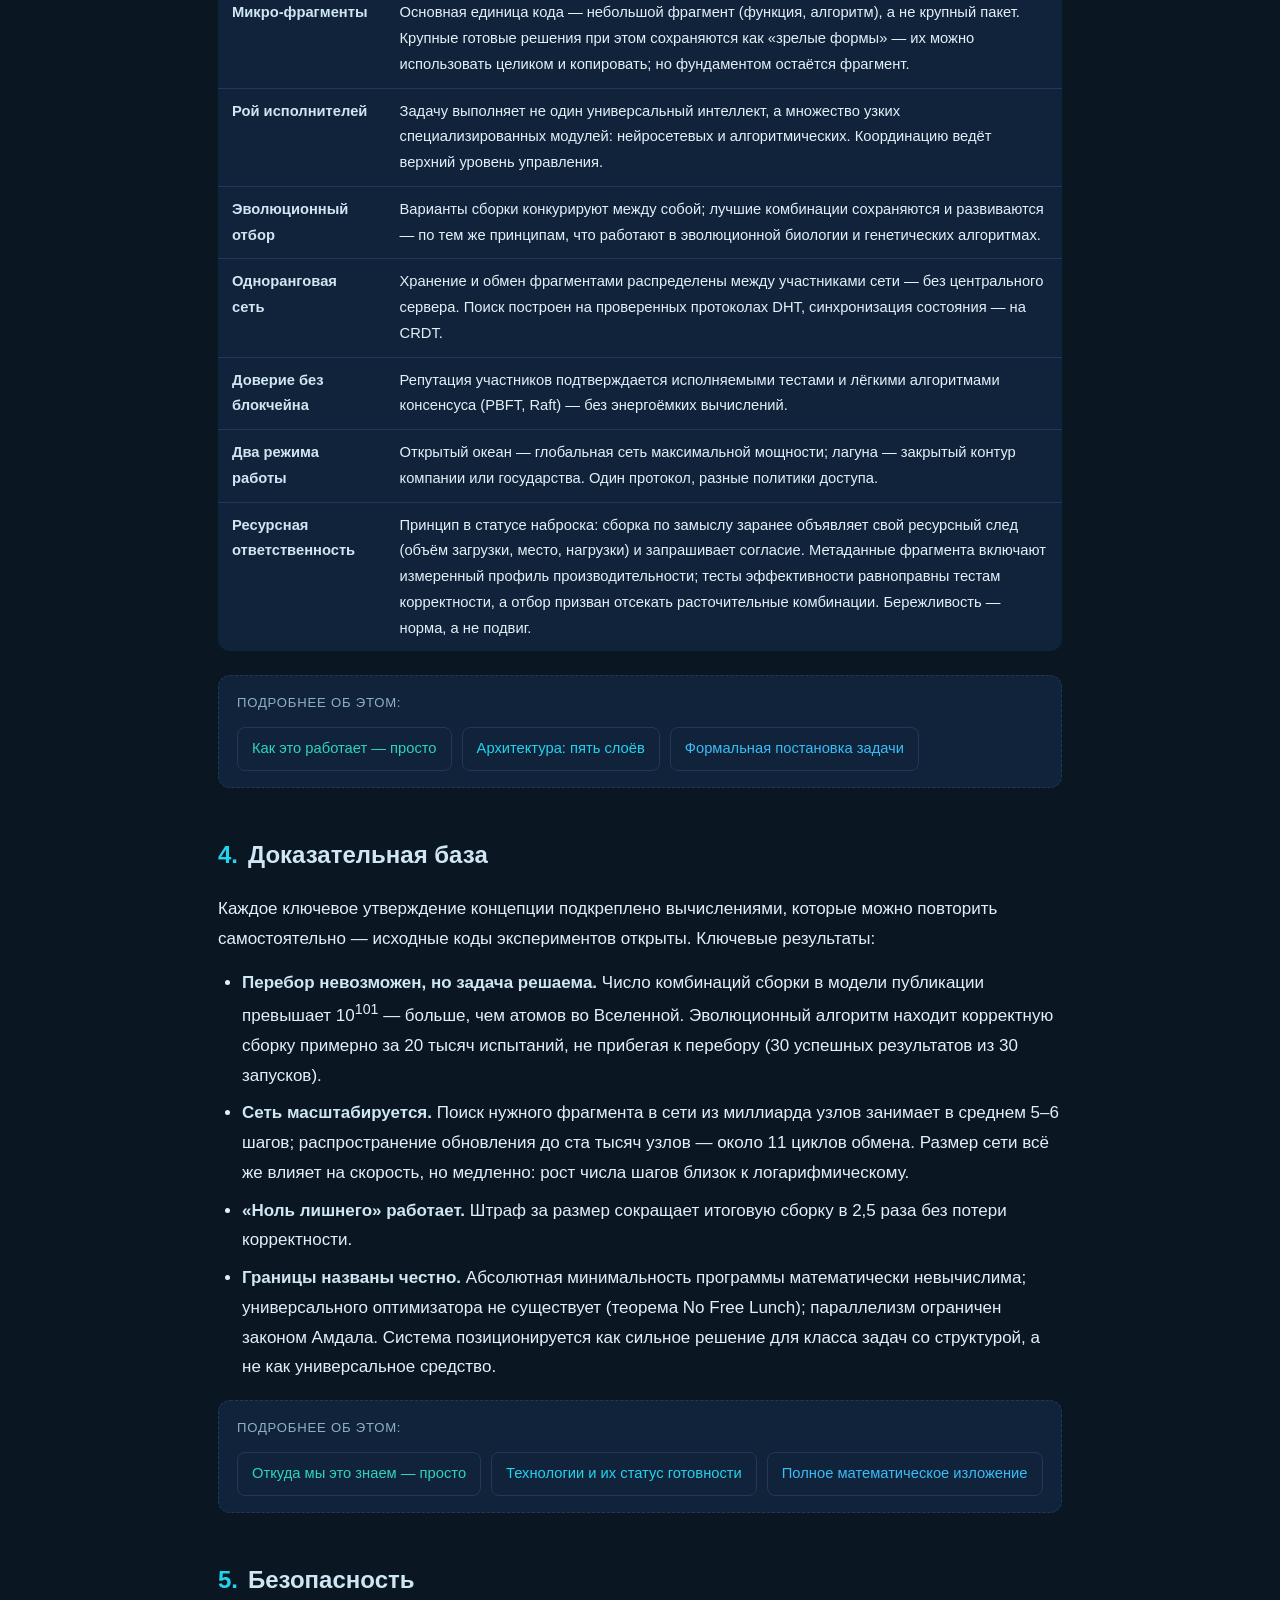
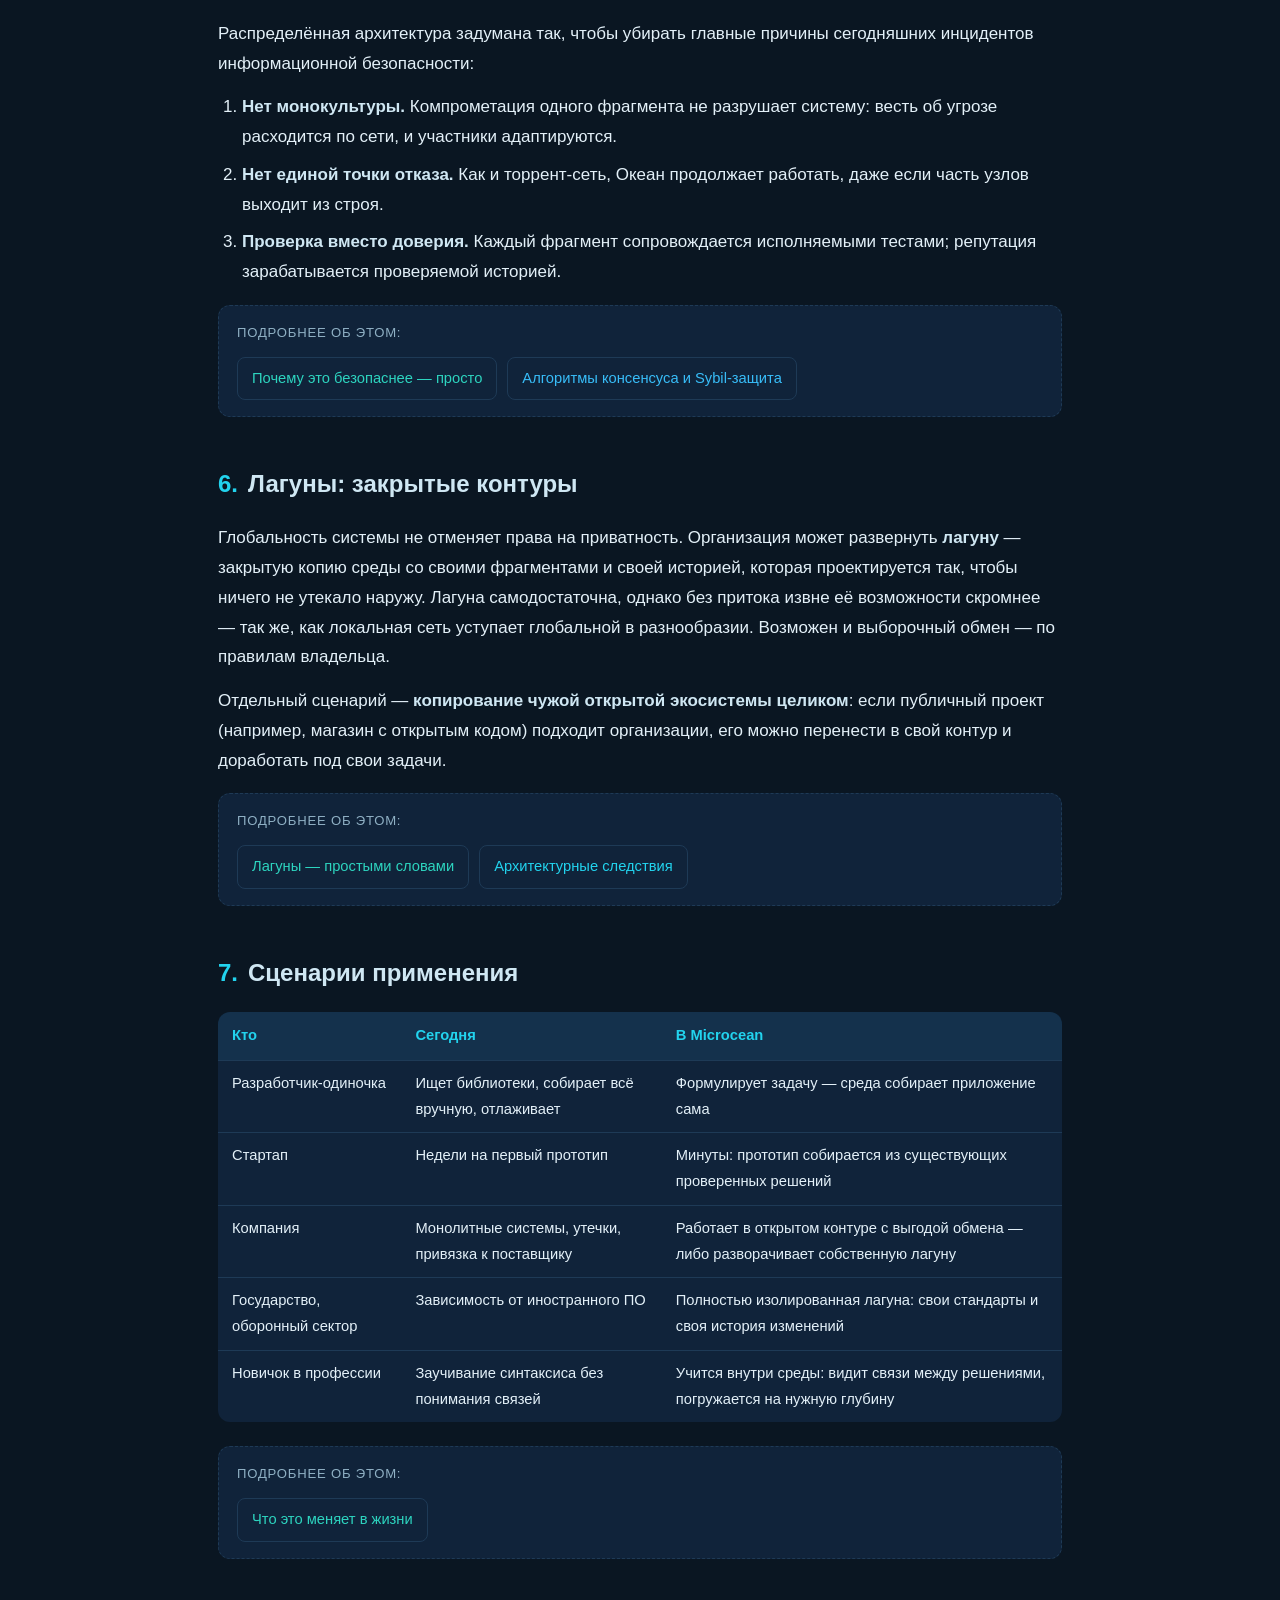
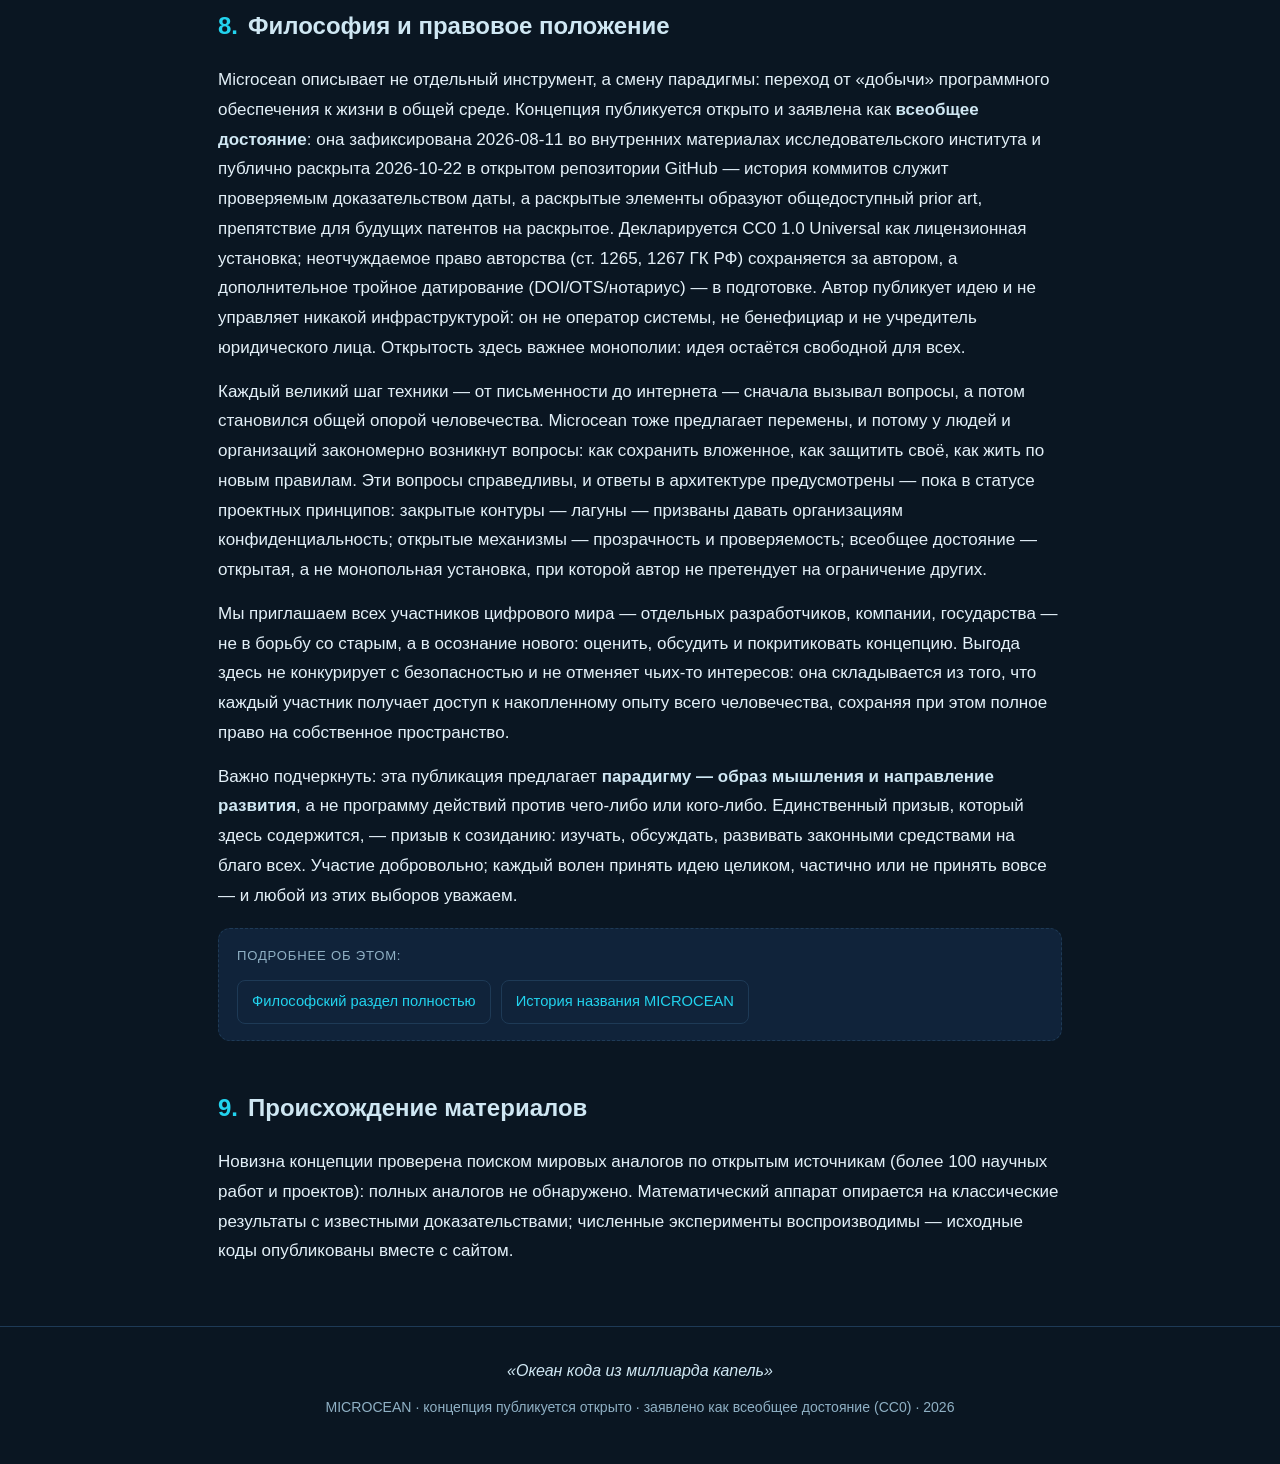
==== commit 6403e654: "fix(legal): two-date chain — internal fixation 2026-08-11 vs public disclosure 2026-10-22 (GitHub co" ====
--- a/index.html
+++ b/index.html
@@ -195,7 +195,7 @@
 
 <section id="philosophy">
   <h2 class="section-title"><span class="num">8.</span>Философия и правовое положение</h2>
-  <p>Microcean описывает не отдельный инструмент, а смену парадигмы: переход от «добычи» программного обеспечения к жизни в общей среде. Концепция публикуется открыто и заявлена как <strong>всеобщее достояние</strong>: гласная фиксация раскрытых элементов от 2026-08-11 создаёт общедоступный prior art — препятствие для будущих патентов на раскрытое. Декларируется CC0 1.0 Universal как лицензионная установка; неотчуждаемое право авторства (ст. 1265, 1267 ГК РФ) сохраняется за автором, а надёжное датирование (DOI/OTS) — в подготовке. Автор публикует идею и не управляет никакой инфраструктурой: он не оператор системы, не бенефициар и не учредитель юридического лица. Открытость здесь важнее монополии: идея остаётся свободной для всех.</p>
+  <p>Microcean описывает не отдельный инструмент, а смену парадигмы: переход от «добычи» программного обеспечения к жизни в общей среде. Концепция публикуется открыто и заявлена как <strong>всеобщее достояние</strong>: она зафиксирована 2026-08-11 во внутренних материалах исследовательского института и публично раскрыта 2026-10-22 в открытом репозитории GitHub — история коммитов служит проверяемым доказательством даты, а раскрытые элементы образуют общедоступный prior art, препятствие для будущих патентов на раскрытое. Декларируется CC0 1.0 Universal как лицензионная установка; неотчуждаемое право авторства (ст. 1265, 1267 ГК РФ) сохраняется за автором, а дополнительное тройное датирование (DOI/OTS/нотариус) — в подготовке. Автор публикует идею и не управляет никакой инфраструктурой: он не оператор системы, не бенефициар и не учредитель юридического лица. Открытость здесь важнее монополии: идея остаётся свободной для всех.</p>
   <p>Каждый великий шаг техники — от письменности до интернета — сначала вызывал вопросы, а потом становился общей опорой человечества. Microcean тоже предлагает перемены, и потому у людей и организаций закономерно возникнут вопросы: как сохранить вложенное, как защитить своё, как жить по новым правилам. Эти вопросы справедливы, и ответы в архитектуре предусмотрены — пока в статусе проектных принципов: закрытые контуры — лагуны — призваны давать организациям конфиденциальность; открытые механизмы — прозрачность и проверяемость; всеобщее достояние — открытая, а не монопольная установка, при которой автор не претендует на ограничение других.</p>
   <p>Мы приглашаем всех участников цифрового мира — отдельных разработчиков, компании, государства — не в борьбу со старым, а в осознание нового: оценить, обсудить и покритиковать концепцию. Выгода здесь не конкурирует с безопасностью и не отменяет чьих-то интересов: она складывается из того, что каждый участник получает доступ к накопленному опыту всего человечества, сохраняя при этом полное право на собственное пространство.</p>
   <p>Важно подчеркнуть: эта публикация предлагает <strong>парадигму — образ мышления и направление развития</strong>, а не программу действий против чего-либо или кого-либо. Единственный призыв, который здесь содержится, — призыв к созиданию: изучать, обсуждать, развивать законными средствами на благо всех. Участие добровольно; каждый волен принять идею целиком, частично или не принять вовсе — и любой из этих выборов уважаем.</p>
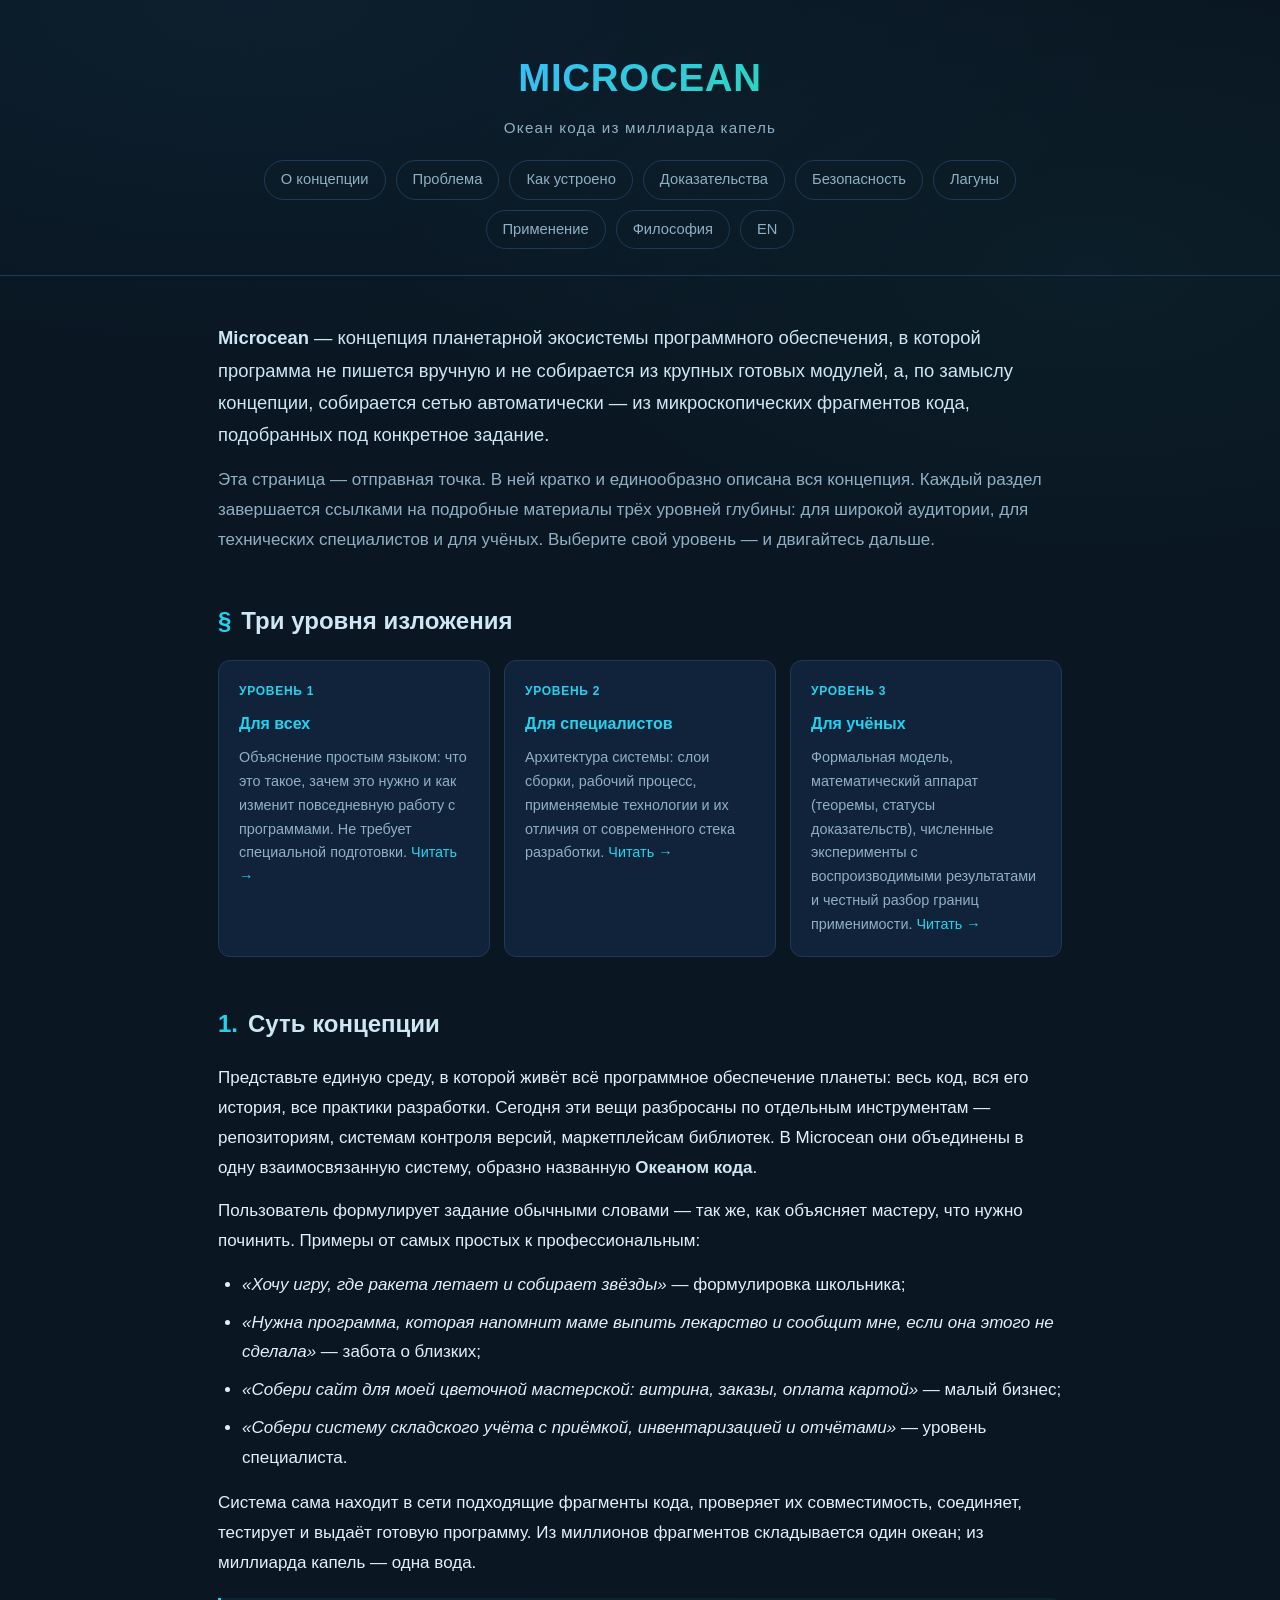
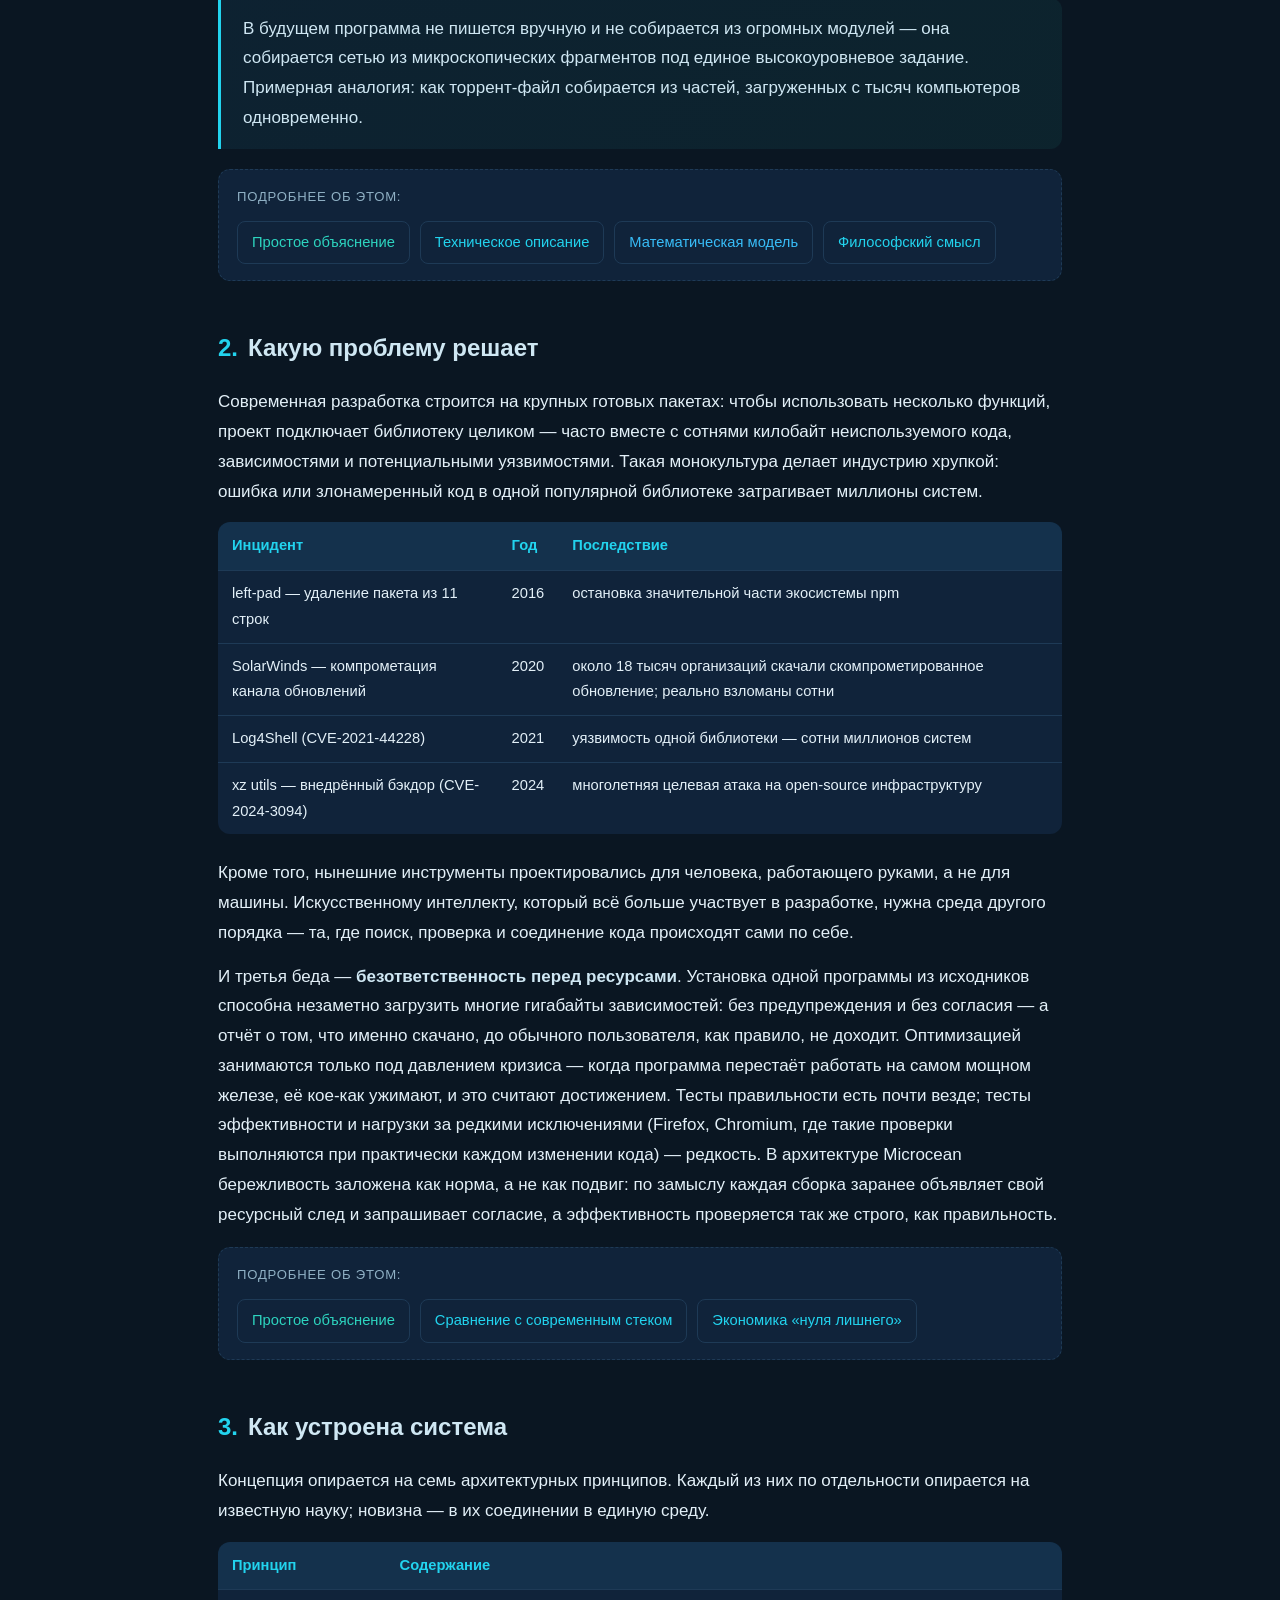
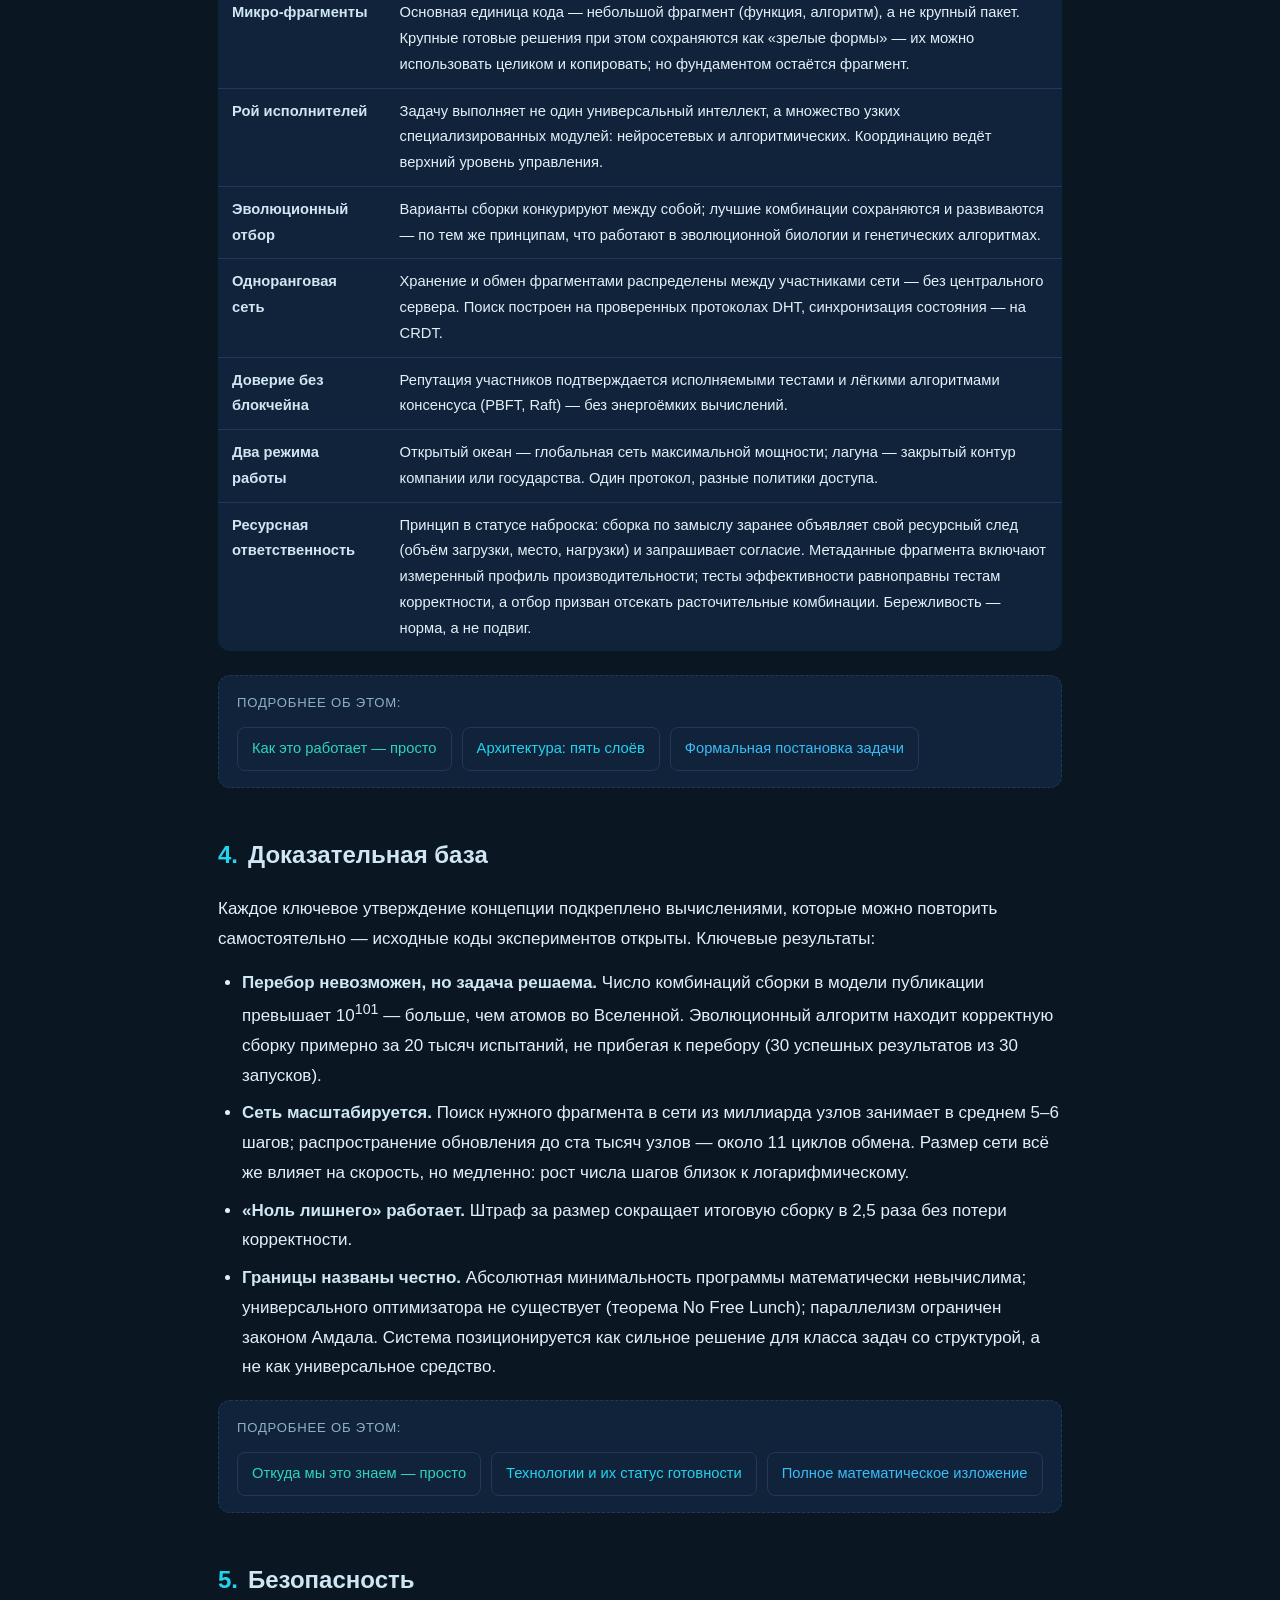
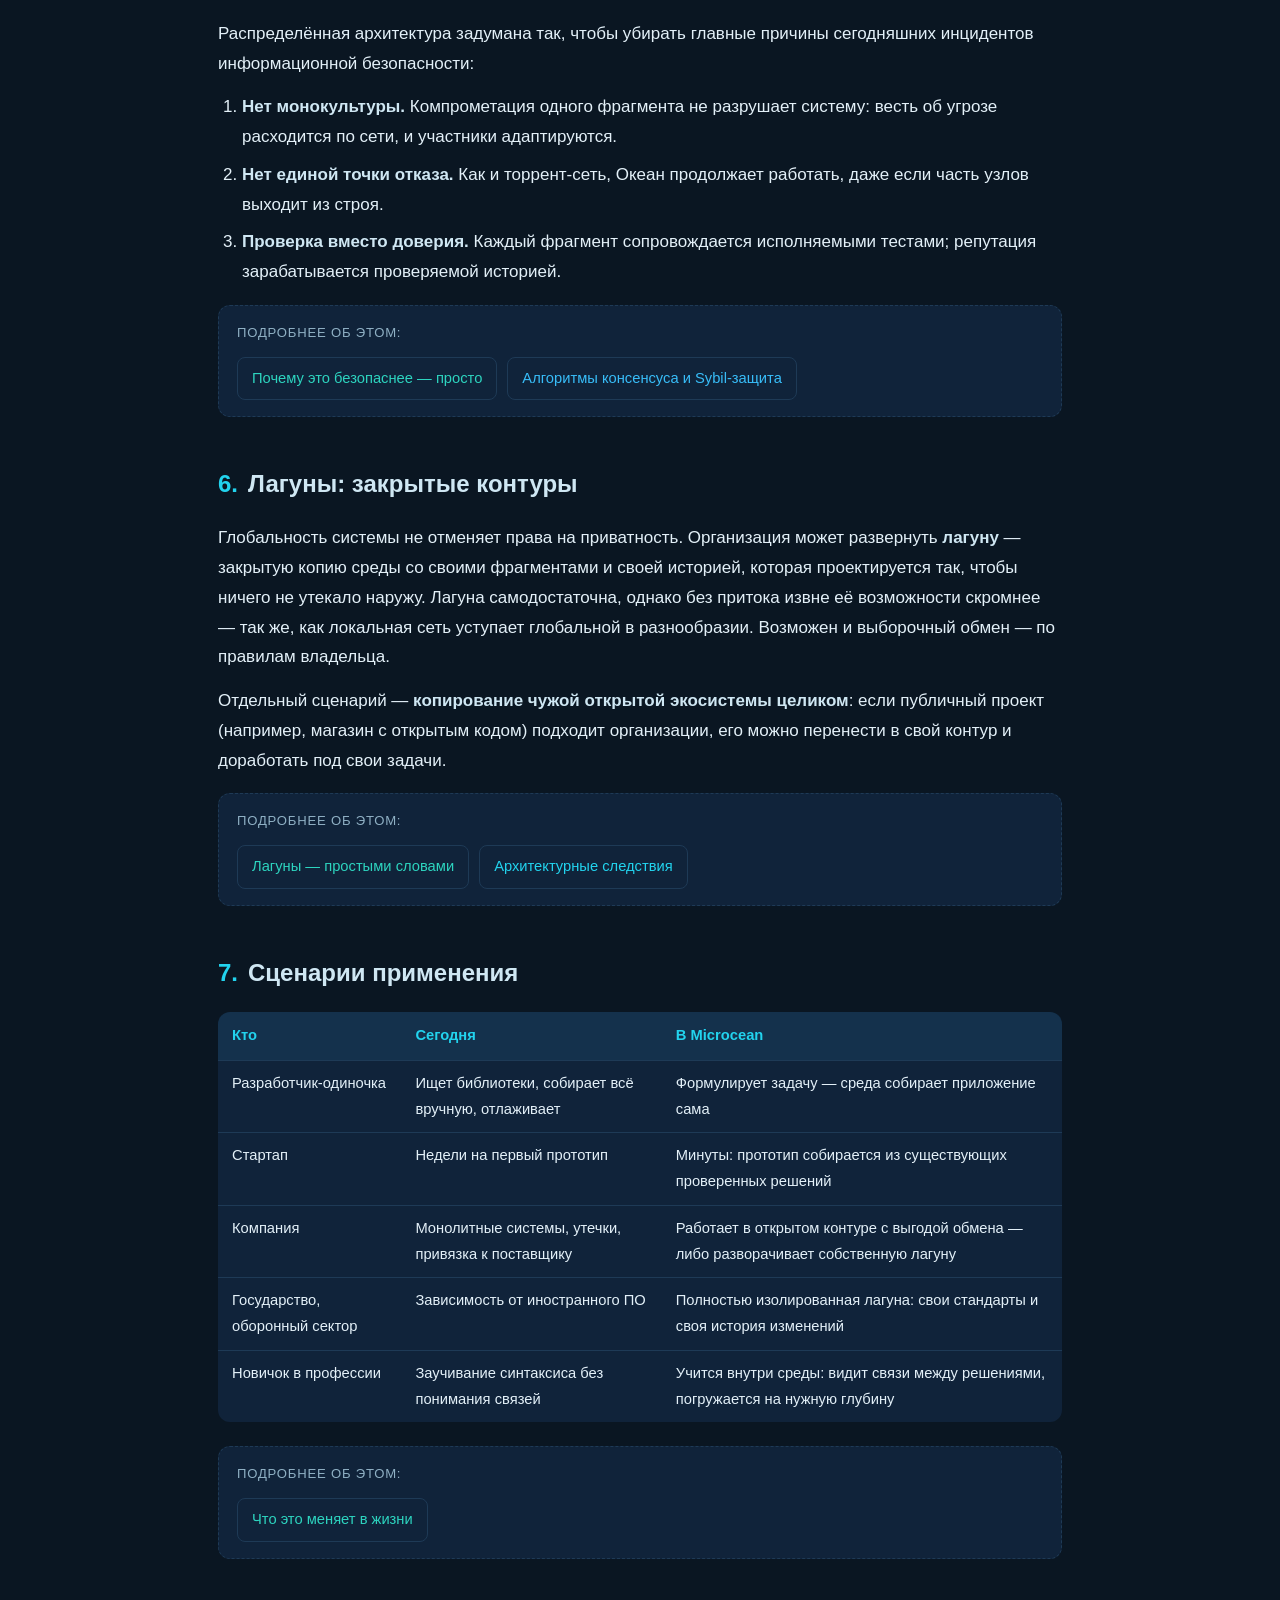
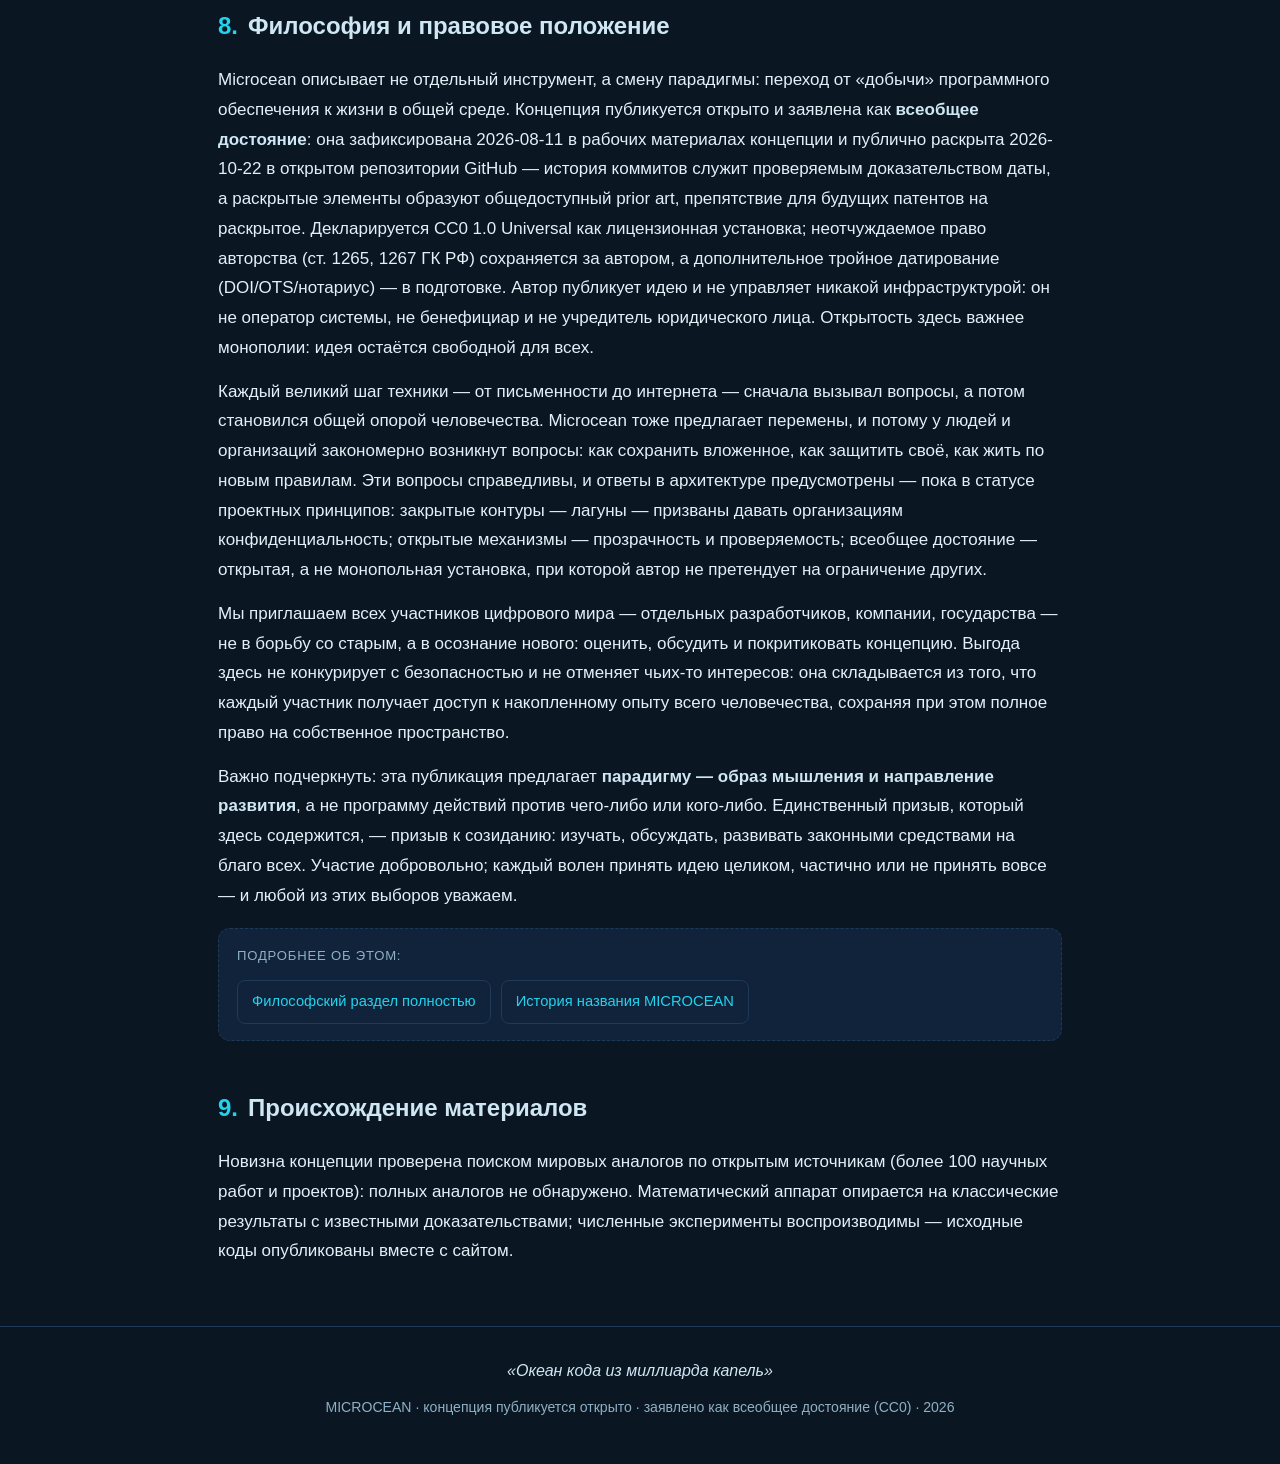
==== commit da746249: "fix(content): impersonal public voice — remove private-infra references (operator directive)" ====
--- a/index.html
+++ b/index.html
@@ -195,7 +195,7 @@
 
 <section id="philosophy">
   <h2 class="section-title"><span class="num">8.</span>Философия и правовое положение</h2>
-  <p>Microcean описывает не отдельный инструмент, а смену парадигмы: переход от «добычи» программного обеспечения к жизни в общей среде. Концепция публикуется открыто и заявлена как <strong>всеобщее достояние</strong>: она зафиксирована 2026-08-11 во внутренних материалах исследовательского института и публично раскрыта 2026-10-22 в открытом репозитории GitHub — история коммитов служит проверяемым доказательством даты, а раскрытые элементы образуют общедоступный prior art, препятствие для будущих патентов на раскрытое. Декларируется CC0 1.0 Universal как лицензионная установка; неотчуждаемое право авторства (ст. 1265, 1267 ГК РФ) сохраняется за автором, а дополнительное тройное датирование (DOI/OTS/нотариус) — в подготовке. Автор публикует идею и не управляет никакой инфраструктурой: он не оператор системы, не бенефициар и не учредитель юридического лица. Открытость здесь важнее монополии: идея остаётся свободной для всех.</p>
+  <p>Microcean описывает не отдельный инструмент, а смену парадигмы: переход от «добычи» программного обеспечения к жизни в общей среде. Концепция публикуется открыто и заявлена как <strong>всеобщее достояние</strong>: она зафиксирована 2026-08-11 в рабочих материалах концепции и публично раскрыта 2026-10-22 в открытом репозитории GitHub — история коммитов служит проверяемым доказательством даты, а раскрытые элементы образуют общедоступный prior art, препятствие для будущих патентов на раскрытое. Декларируется CC0 1.0 Universal как лицензионная установка; неотчуждаемое право авторства (ст. 1265, 1267 ГК РФ) сохраняется за автором, а дополнительное тройное датирование (DOI/OTS/нотариус) — в подготовке. Автор публикует идею и не управляет никакой инфраструктурой: он не оператор системы, не бенефициар и не учредитель юридического лица. Открытость здесь важнее монополии: идея остаётся свободной для всех.</p>
   <p>Каждый великий шаг техники — от письменности до интернета — сначала вызывал вопросы, а потом становился общей опорой человечества. Microcean тоже предлагает перемены, и потому у людей и организаций закономерно возникнут вопросы: как сохранить вложенное, как защитить своё, как жить по новым правилам. Эти вопросы справедливы, и ответы в архитектуре предусмотрены — пока в статусе проектных принципов: закрытые контуры — лагуны — призваны давать организациям конфиденциальность; открытые механизмы — прозрачность и проверяемость; всеобщее достояние — открытая, а не монопольная установка, при которой автор не претендует на ограничение других.</p>
   <p>Мы приглашаем всех участников цифрового мира — отдельных разработчиков, компании, государства — не в борьбу со старым, а в осознание нового: оценить, обсудить и покритиковать концепцию. Выгода здесь не конкурирует с безопасностью и не отменяет чьих-то интересов: она складывается из того, что каждый участник получает доступ к накопленному опыту всего человечества, сохраняя при этом полное право на собственное пространство.</p>
   <p>Важно подчеркнуть: эта публикация предлагает <strong>парадигму — образ мышления и направление развития</strong>, а не программу действий против чего-либо или кого-либо. Единственный призыв, который здесь содержится, — призыв к созиданию: изучать, обсуждать, развивать законными средствами на благо всех. Участие добровольно; каждый волен принять идею целиком, частично или не принять вовсе — и любой из этих выборов уважаем.</p>
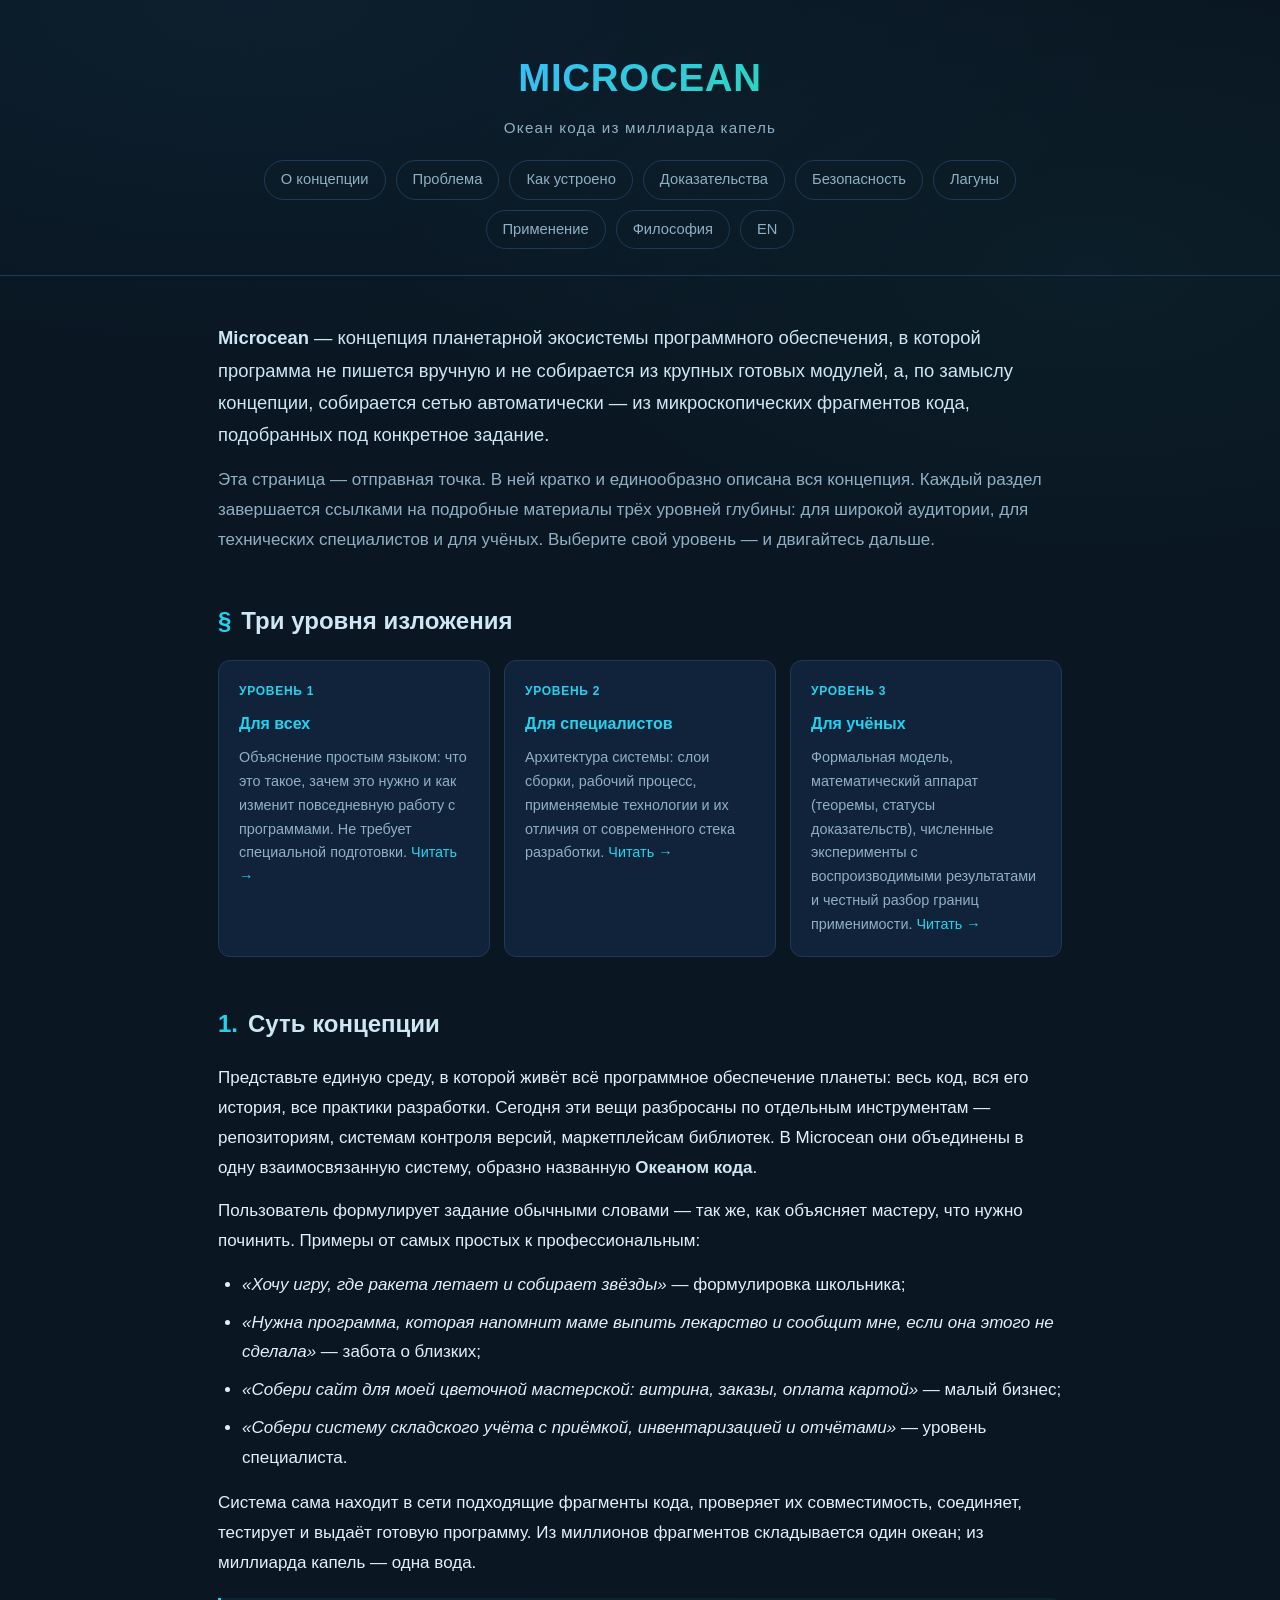
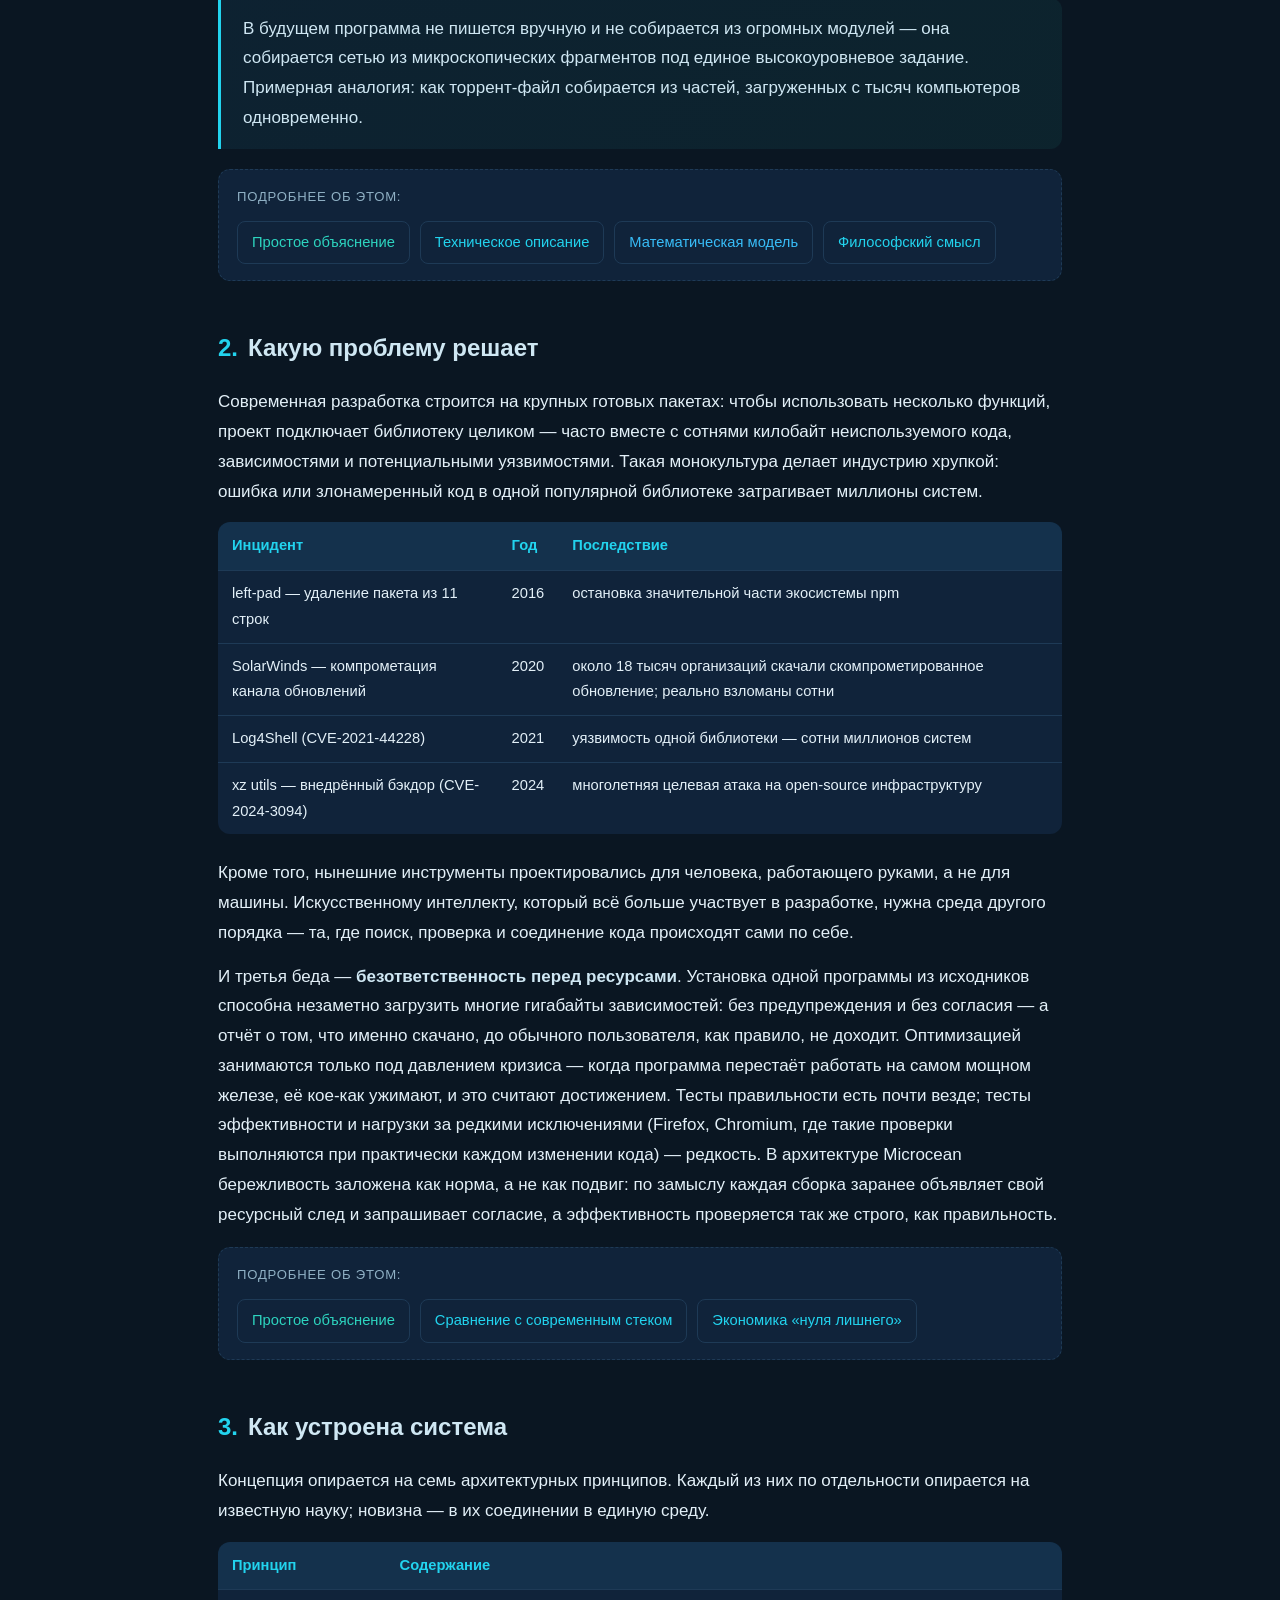
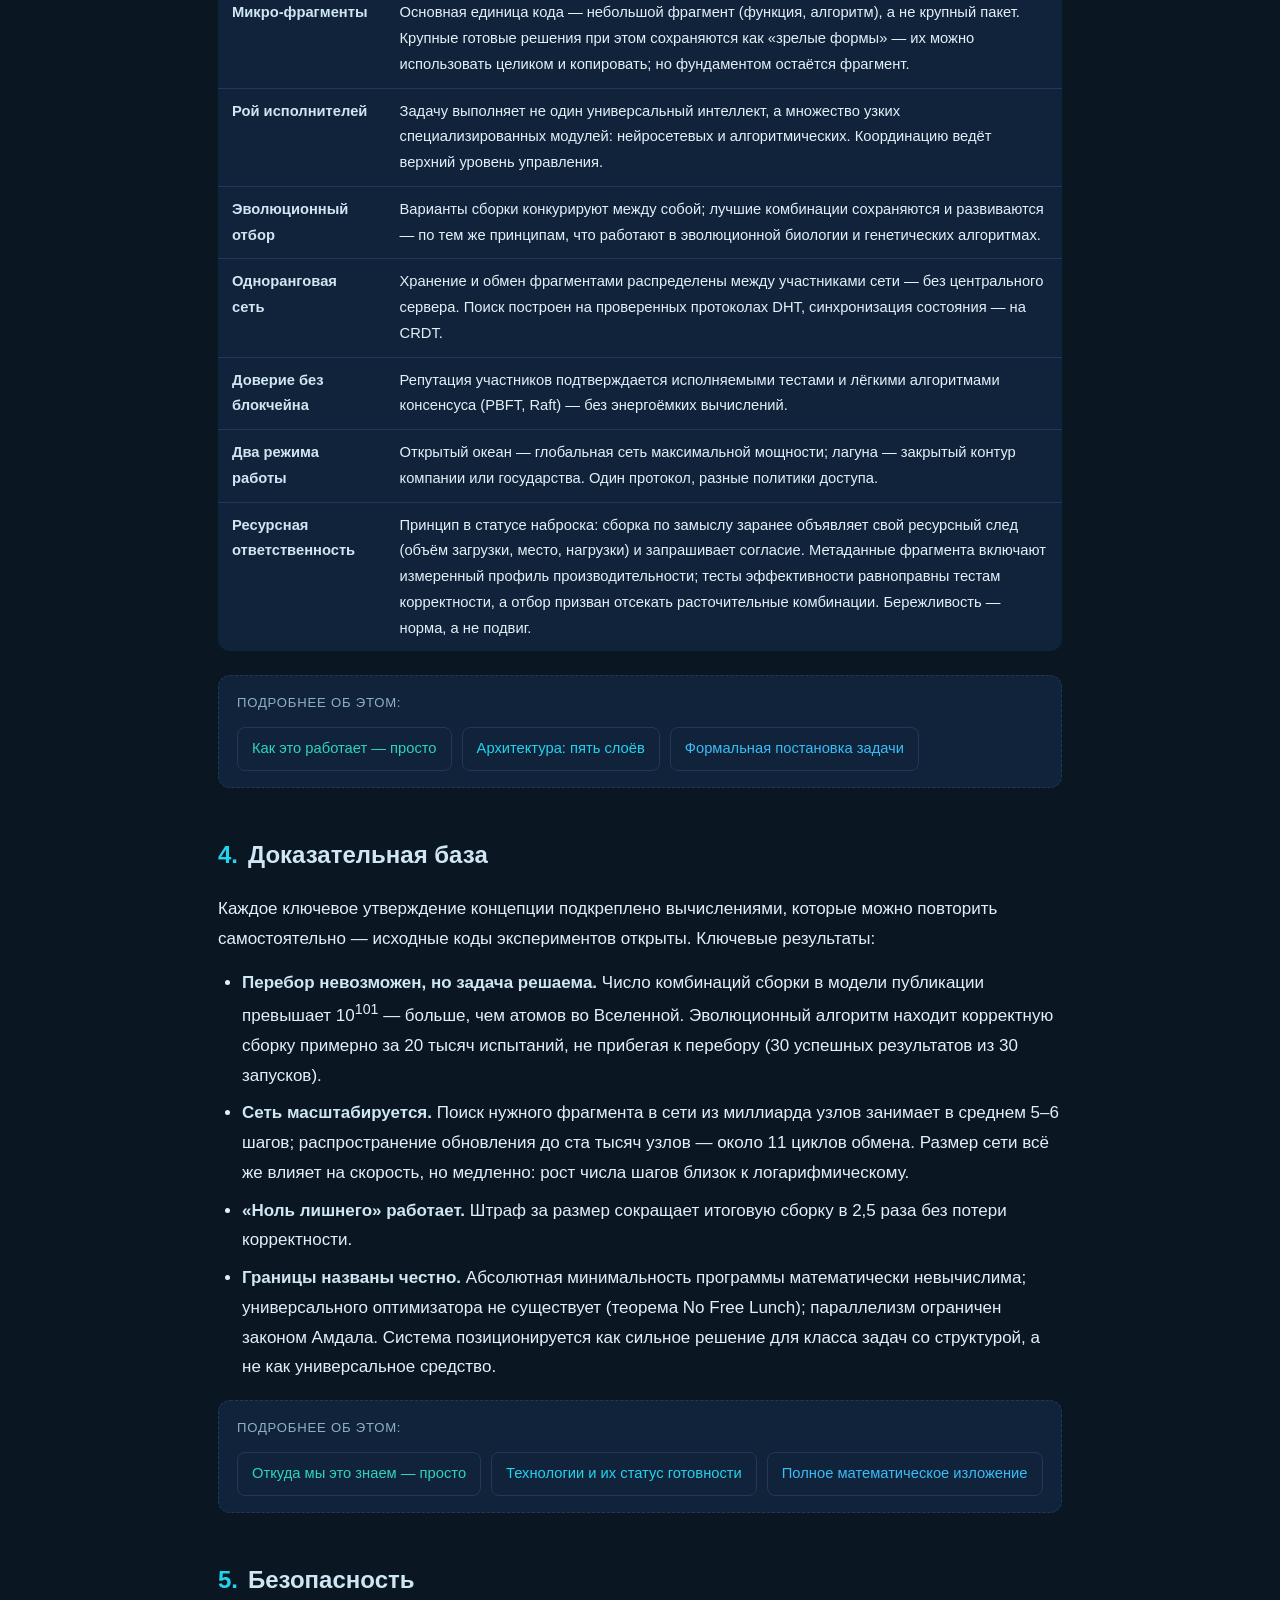
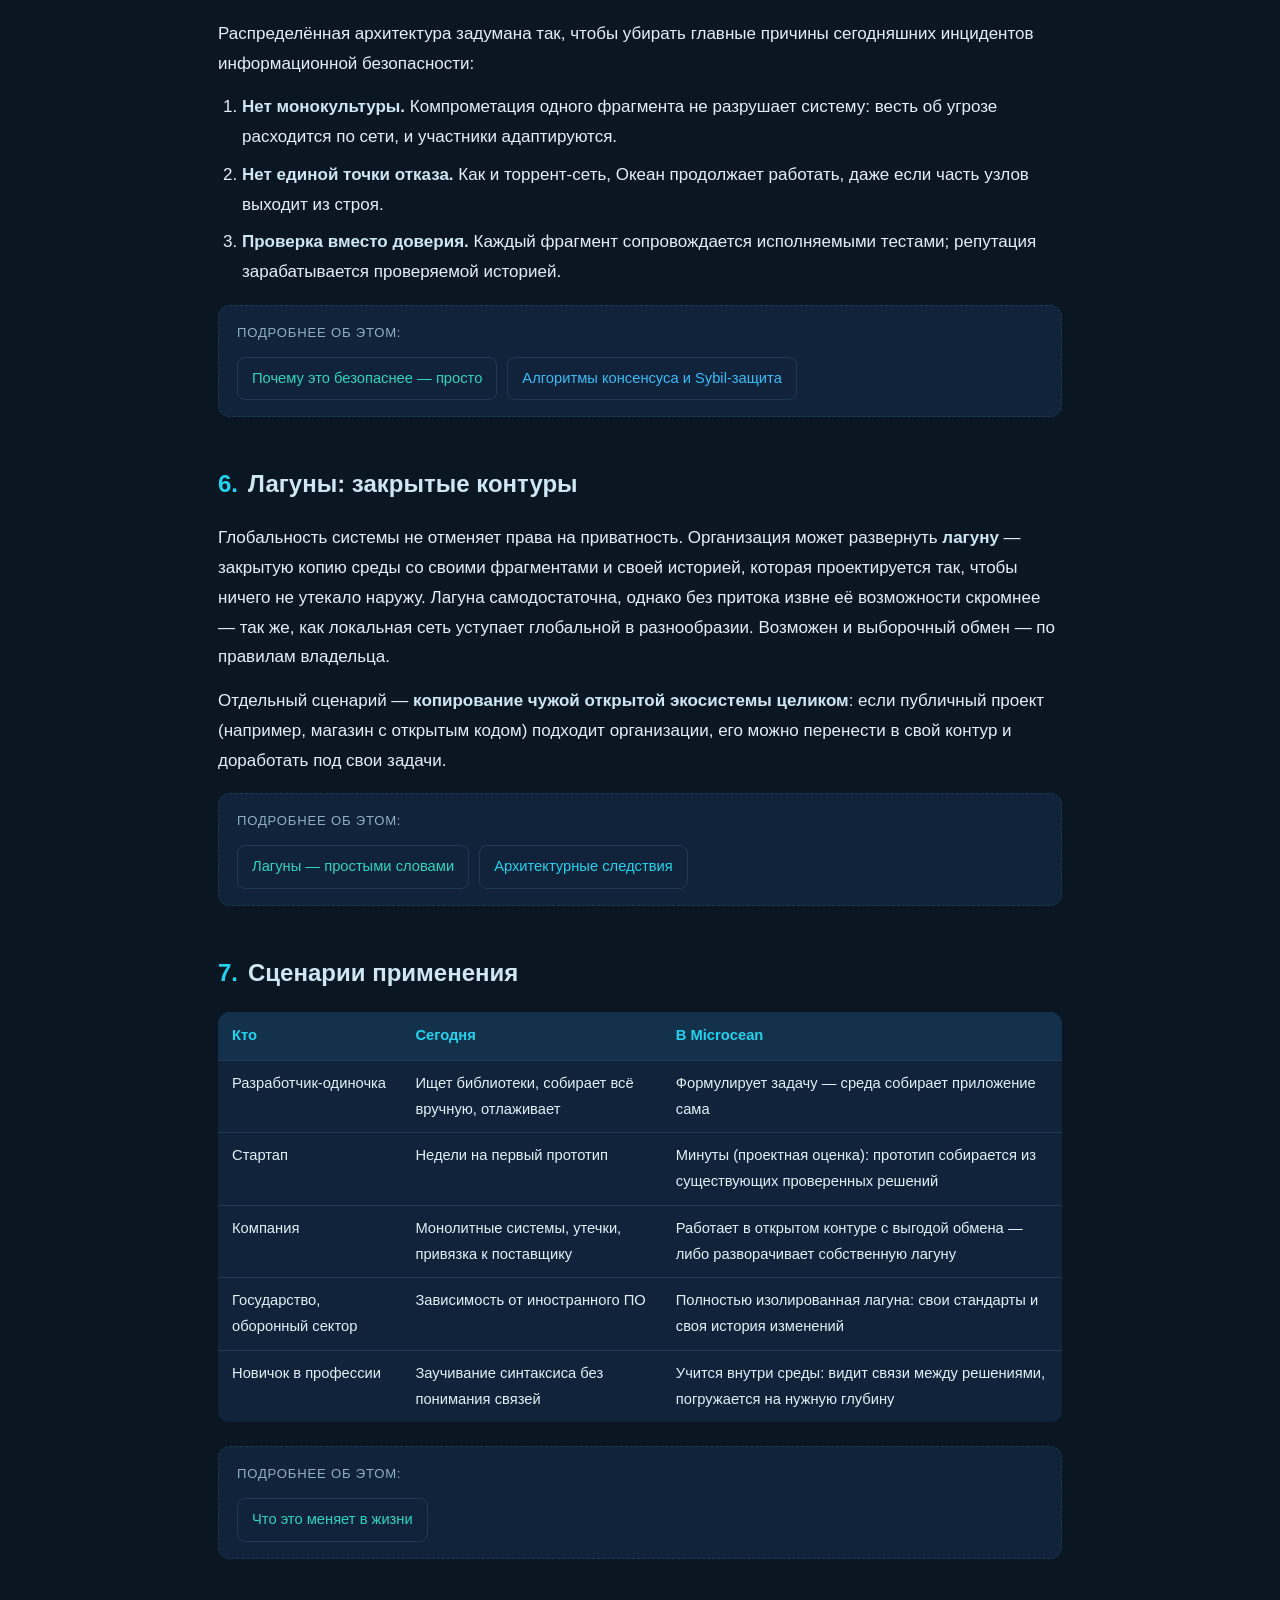
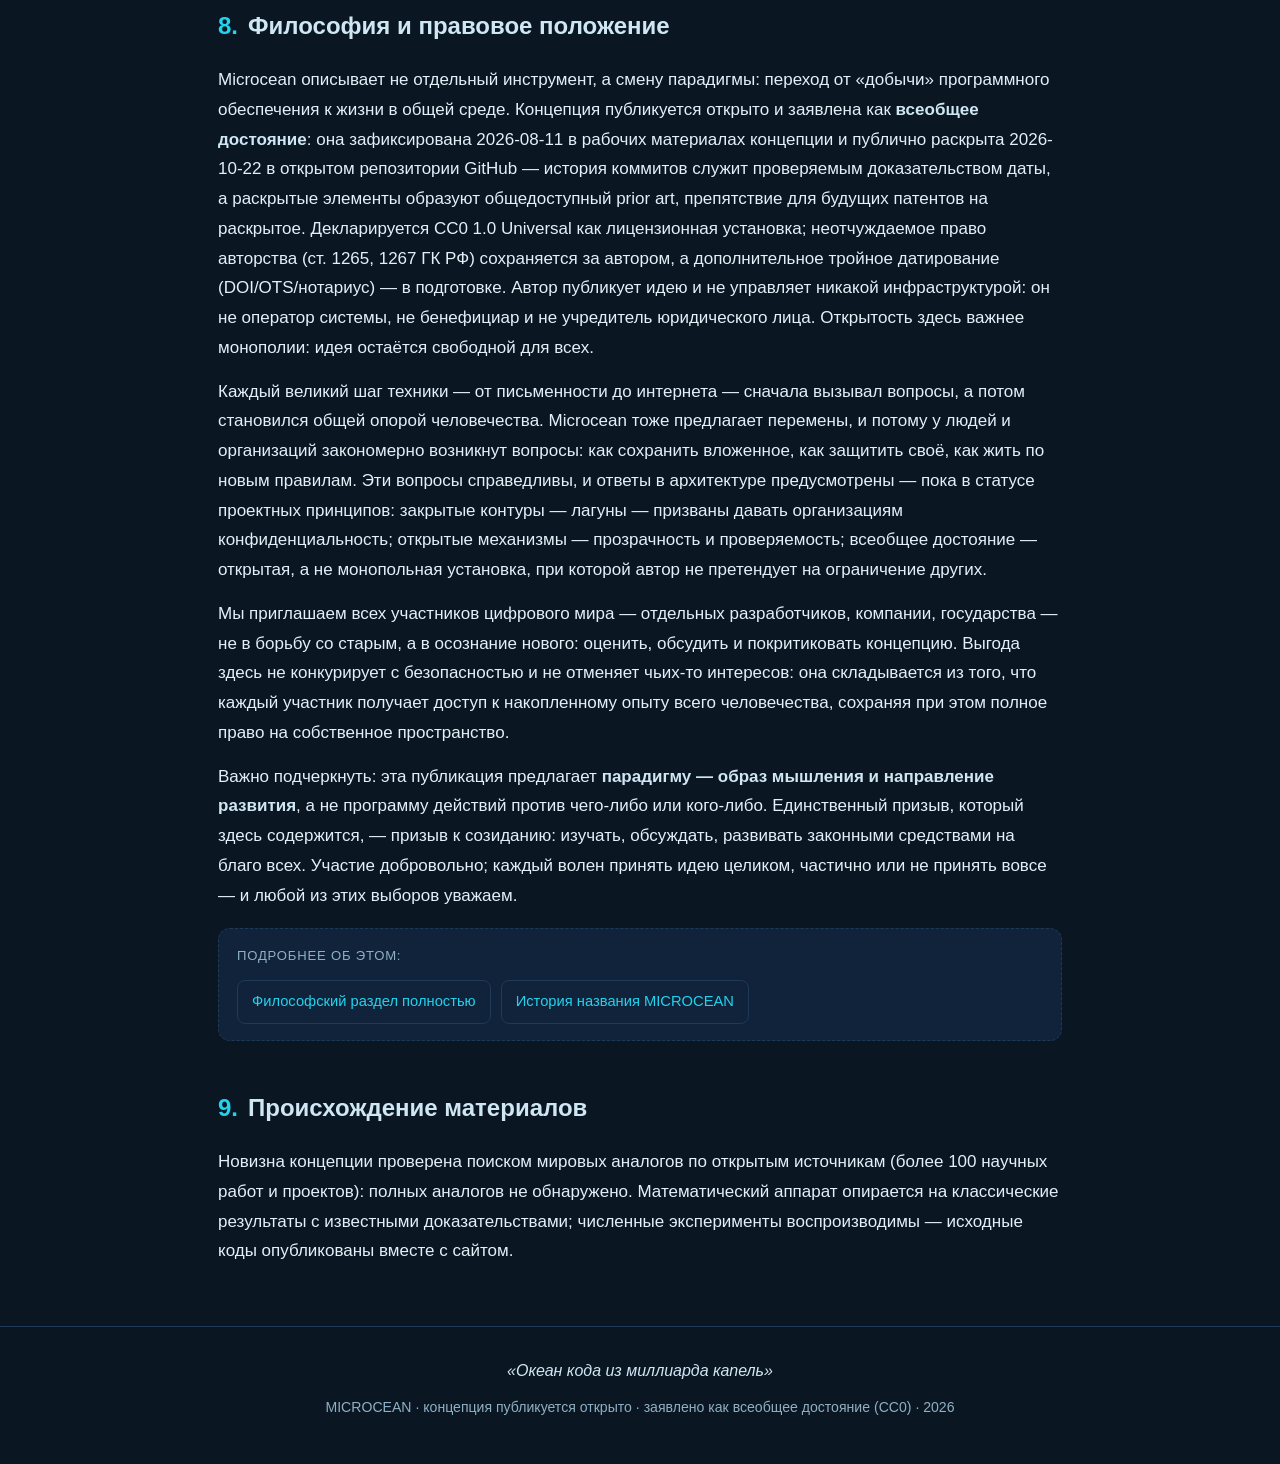
==== commit 3642dbf3: "fix(site): live-critic round — hedge minutes cell, description bounds, experiments link, sitemap las" ====
--- a/index.html
+++ b/index.html
@@ -4,13 +4,13 @@
 <meta charset="UTF-8">
 <meta name="viewport" content="width=device-width, initial-scale=1.0">
 <title>MICROCEAN — Океан кода из миллиарда капель</title>
-<meta name="description" content="Microcean — концепция планетарной самособирающейся экосистемы программного обеспечения. Главная страница-навигация: материалы для читателей любого уровня — от вводного описания до математической теории.">
+<meta name="description" content="Microcean — концепция планетарной самособирающейся экосистемы программного обеспечения. Навигация: материалы для читателей любого уровня глубины.">
 <meta name="theme-color" content="#0a1622">
 <link rel="icon" href="favicon.svg" type="image/svg+xml">
 <link rel="stylesheet" href="assets/style.css">
 <meta property="og:type" content="website">
 <meta property="og:title" content="MICROCEAN — Океан кода из миллиарда капель">
-<meta property="og:description" content="Microcean — концепция планетарной самособирающейся экосистемы программного обеспечения. Главная страница-навигация: материалы для читателей любого уровня — от вводного описания до математической теории.">
+<meta property="og:description" content="Microcean — концепция планетарной самособирающейся экосистемы программного обеспечения. Навигация: материалы для читателей любого уровня глубины.">
 <meta property="og:site_name" content="MICROCEAN">
 <meta property="og:locale" content="ru_RU">
 <meta property="og:image" content="https://dsconoiz.github.io/microcean/favicon.svg">
@@ -181,7 +181,7 @@
     <thead><tr><th>Кто</th><th>Сегодня</th><th>В Microcean</th></tr></thead>
     <tbody>
       <tr><td>Разработчик-одиночка</td><td>Ищет библиотеки, собирает всё вручную, отлаживает</td><td>Формулирует задачу — среда собирает приложение сама</td></tr>
-      <tr><td>Стартап</td><td>Недели на первый прототип</td><td>Минуты: прототип собирается из существующих проверенных решений</td></tr>
+      <tr><td>Стартап</td><td>Недели на первый прототип</td><td>Минуты (проектная оценка): прототип собирается из существующих проверенных решений</td></tr>
       <tr><td>Компания</td><td>Монолитные системы, утечки, привязка к поставщику</td><td>Работает в открытом контуре с выгодой обмена — либо разворачивает собственную лагуну</td></tr>
       <tr><td>Государство, оборонный сектор</td><td>Зависимость от иностранного ПО</td><td>Полностью изолированная лагуна: свои стандарты и своя история изменений</td></tr>
       <tr><td>Новичок в профессии</td><td>Заучивание синтаксиса без понимания связей</td><td>Учится внутри среды: видит связи между решениями, погружается на нужную глубину</td></tr>
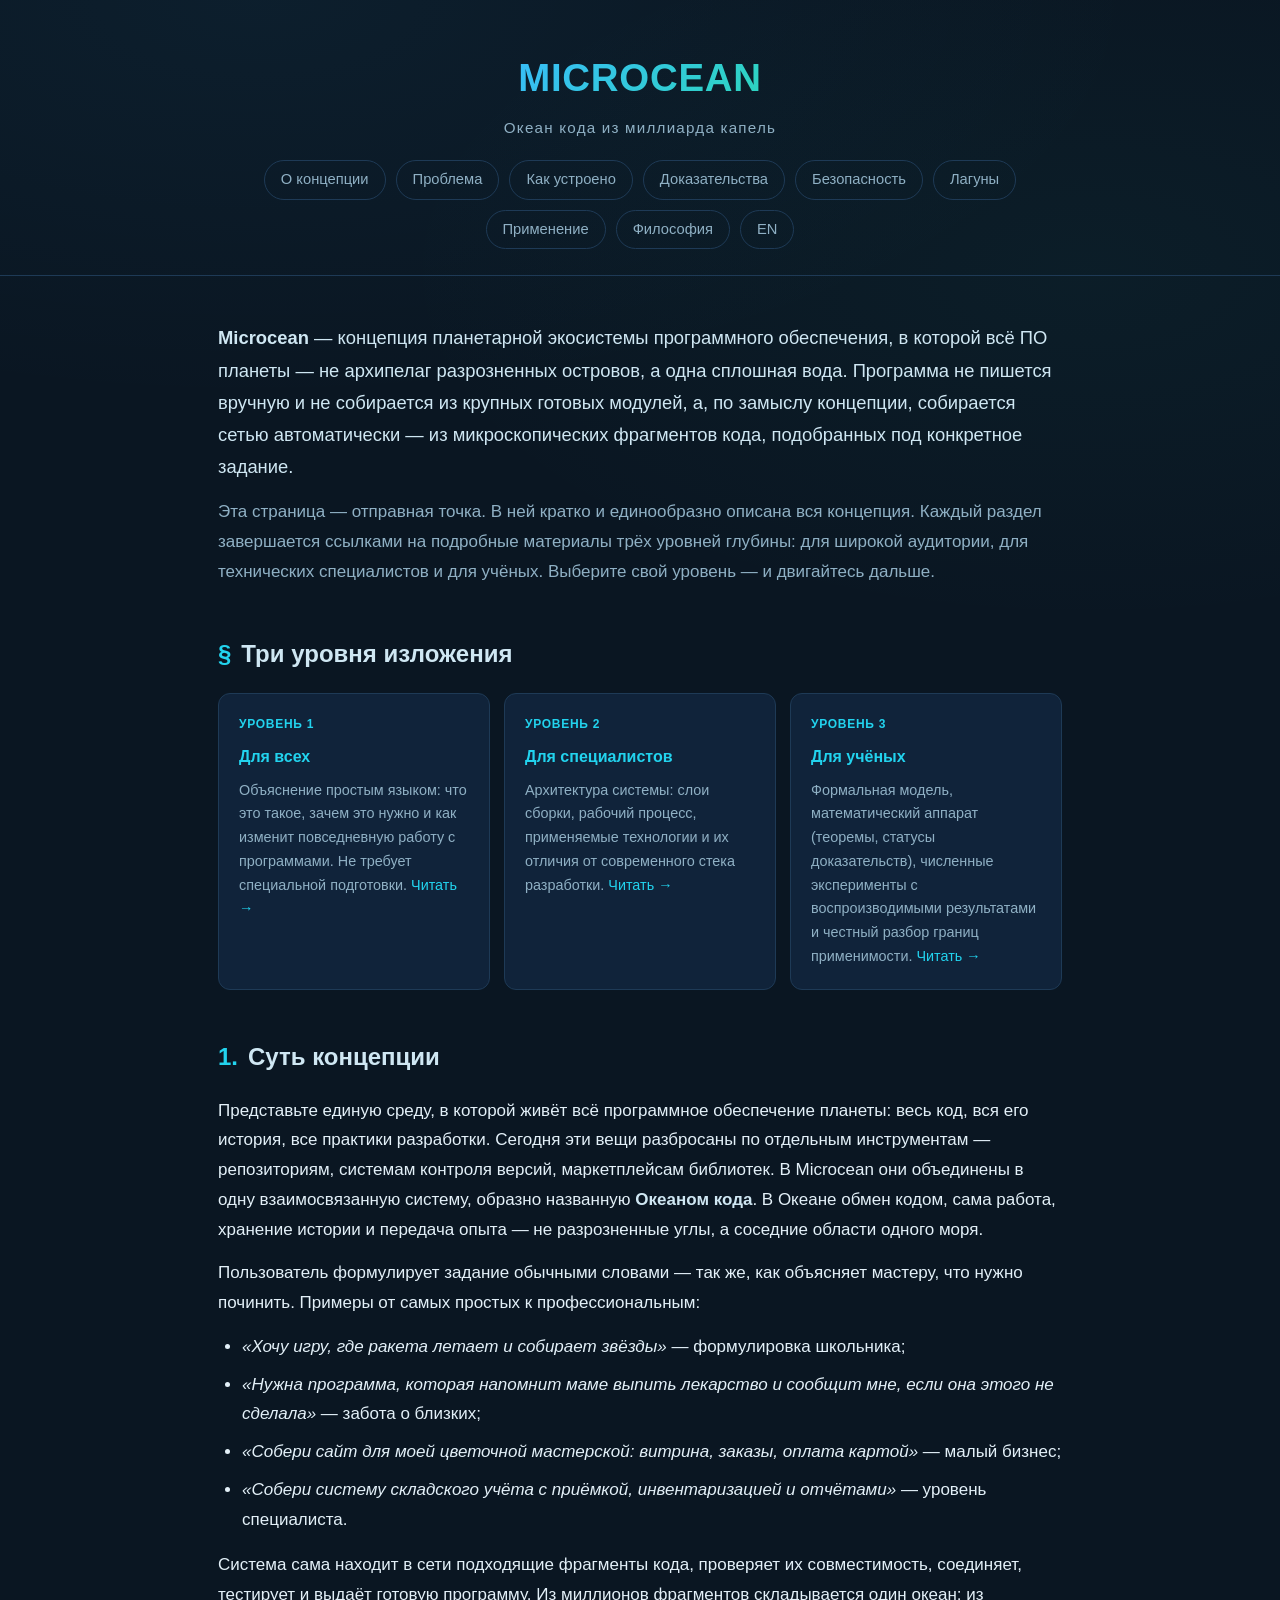
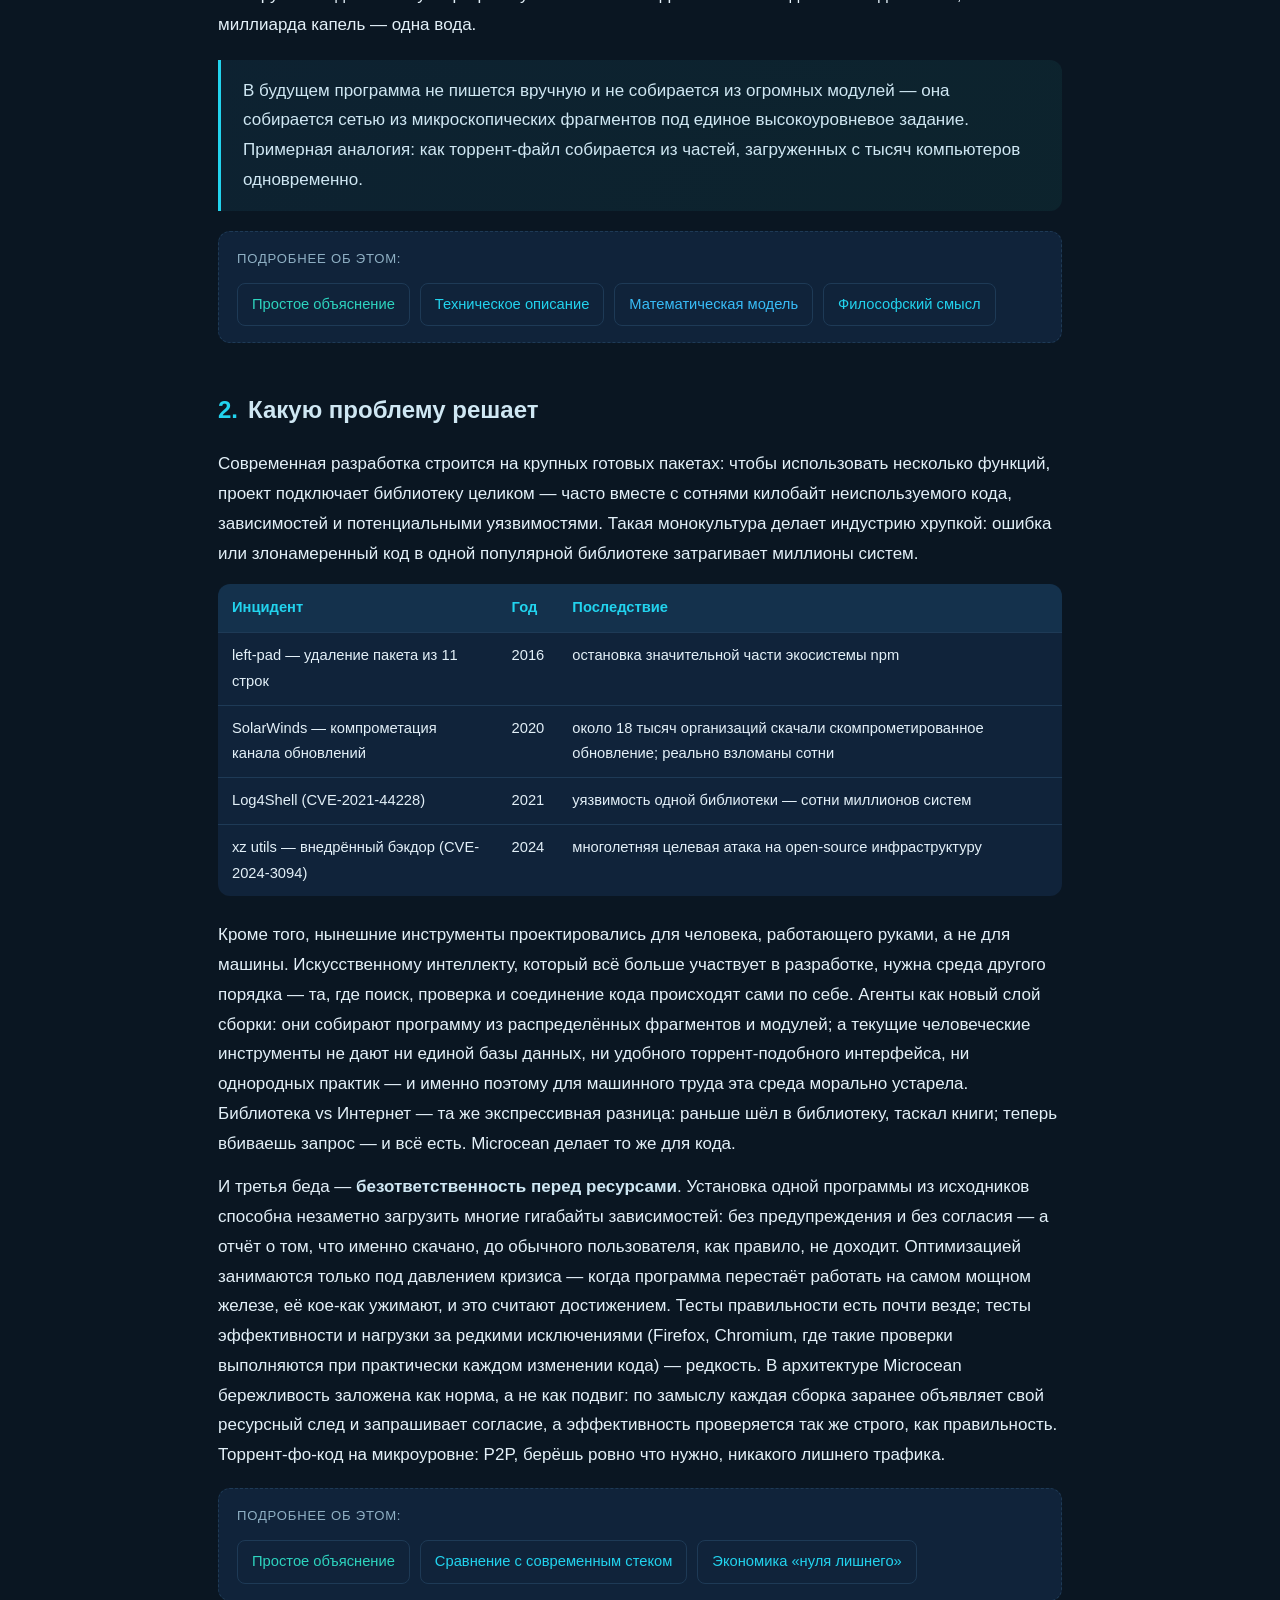
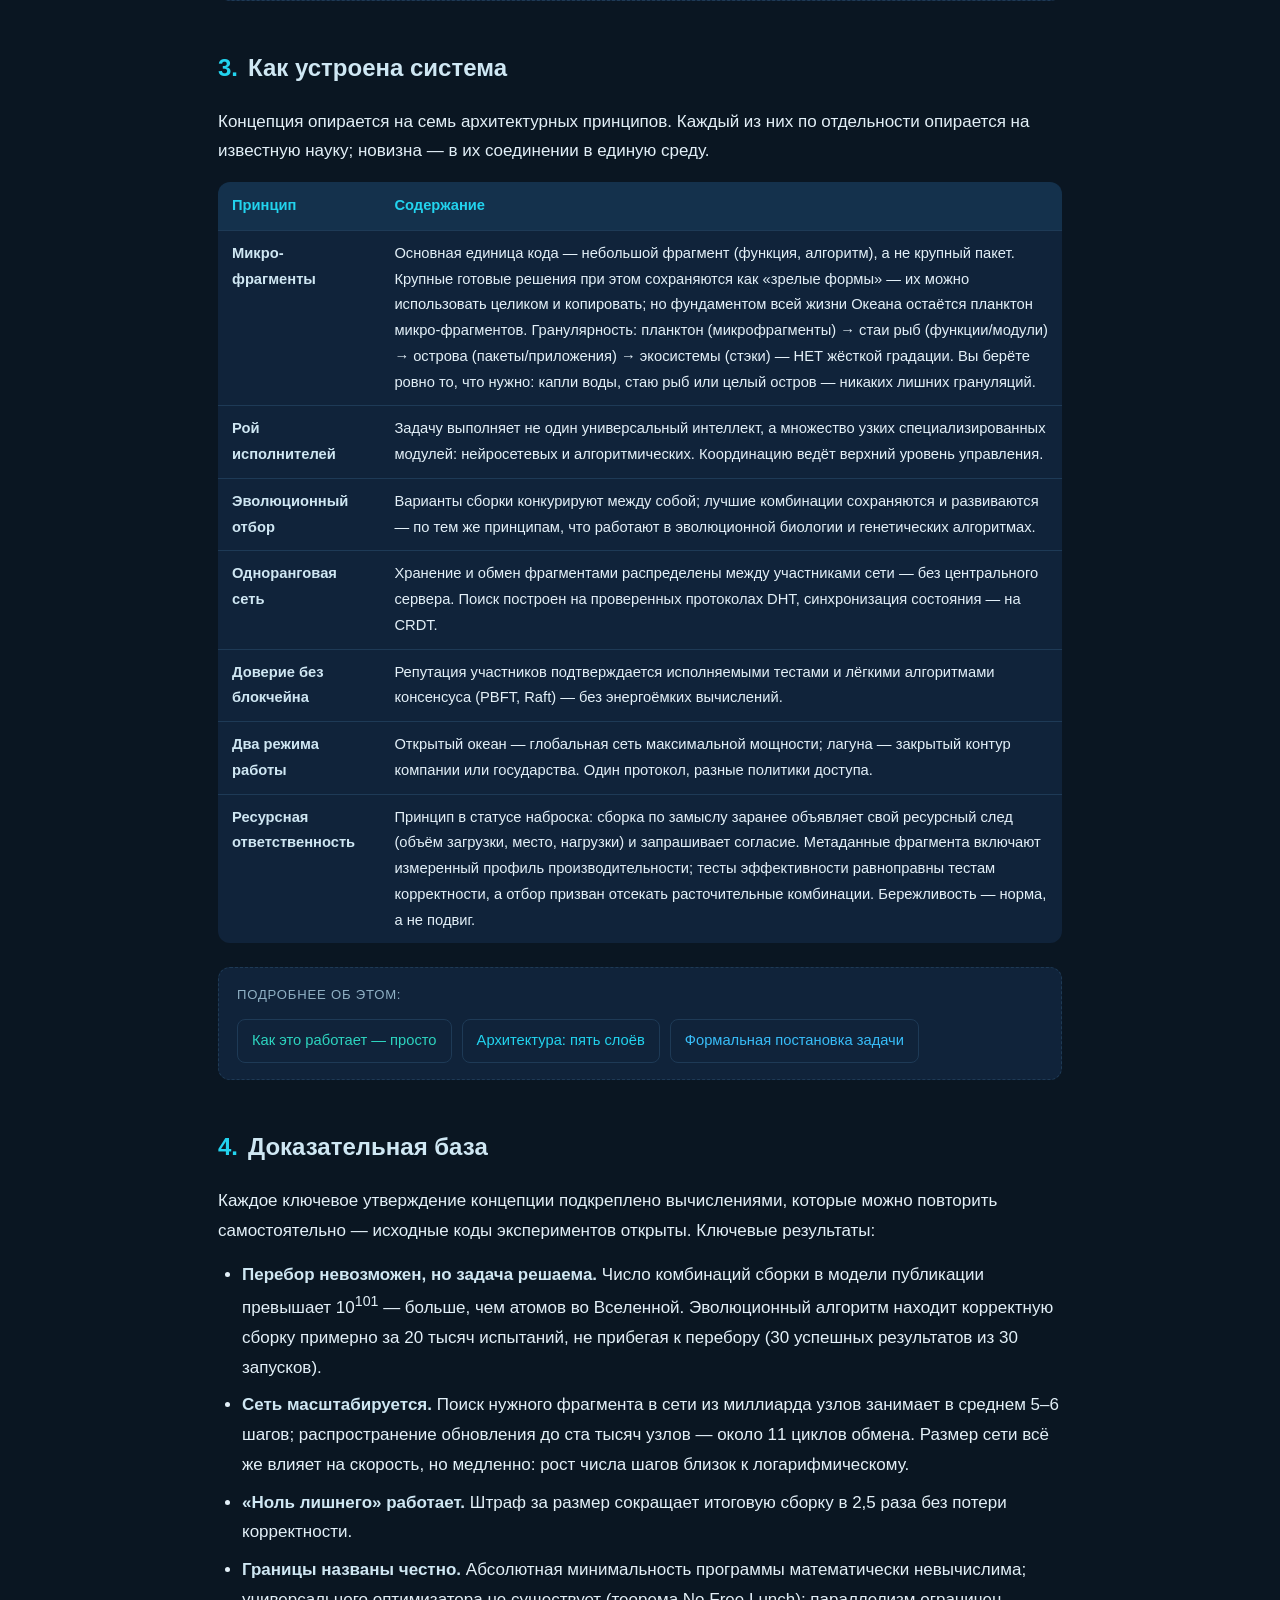
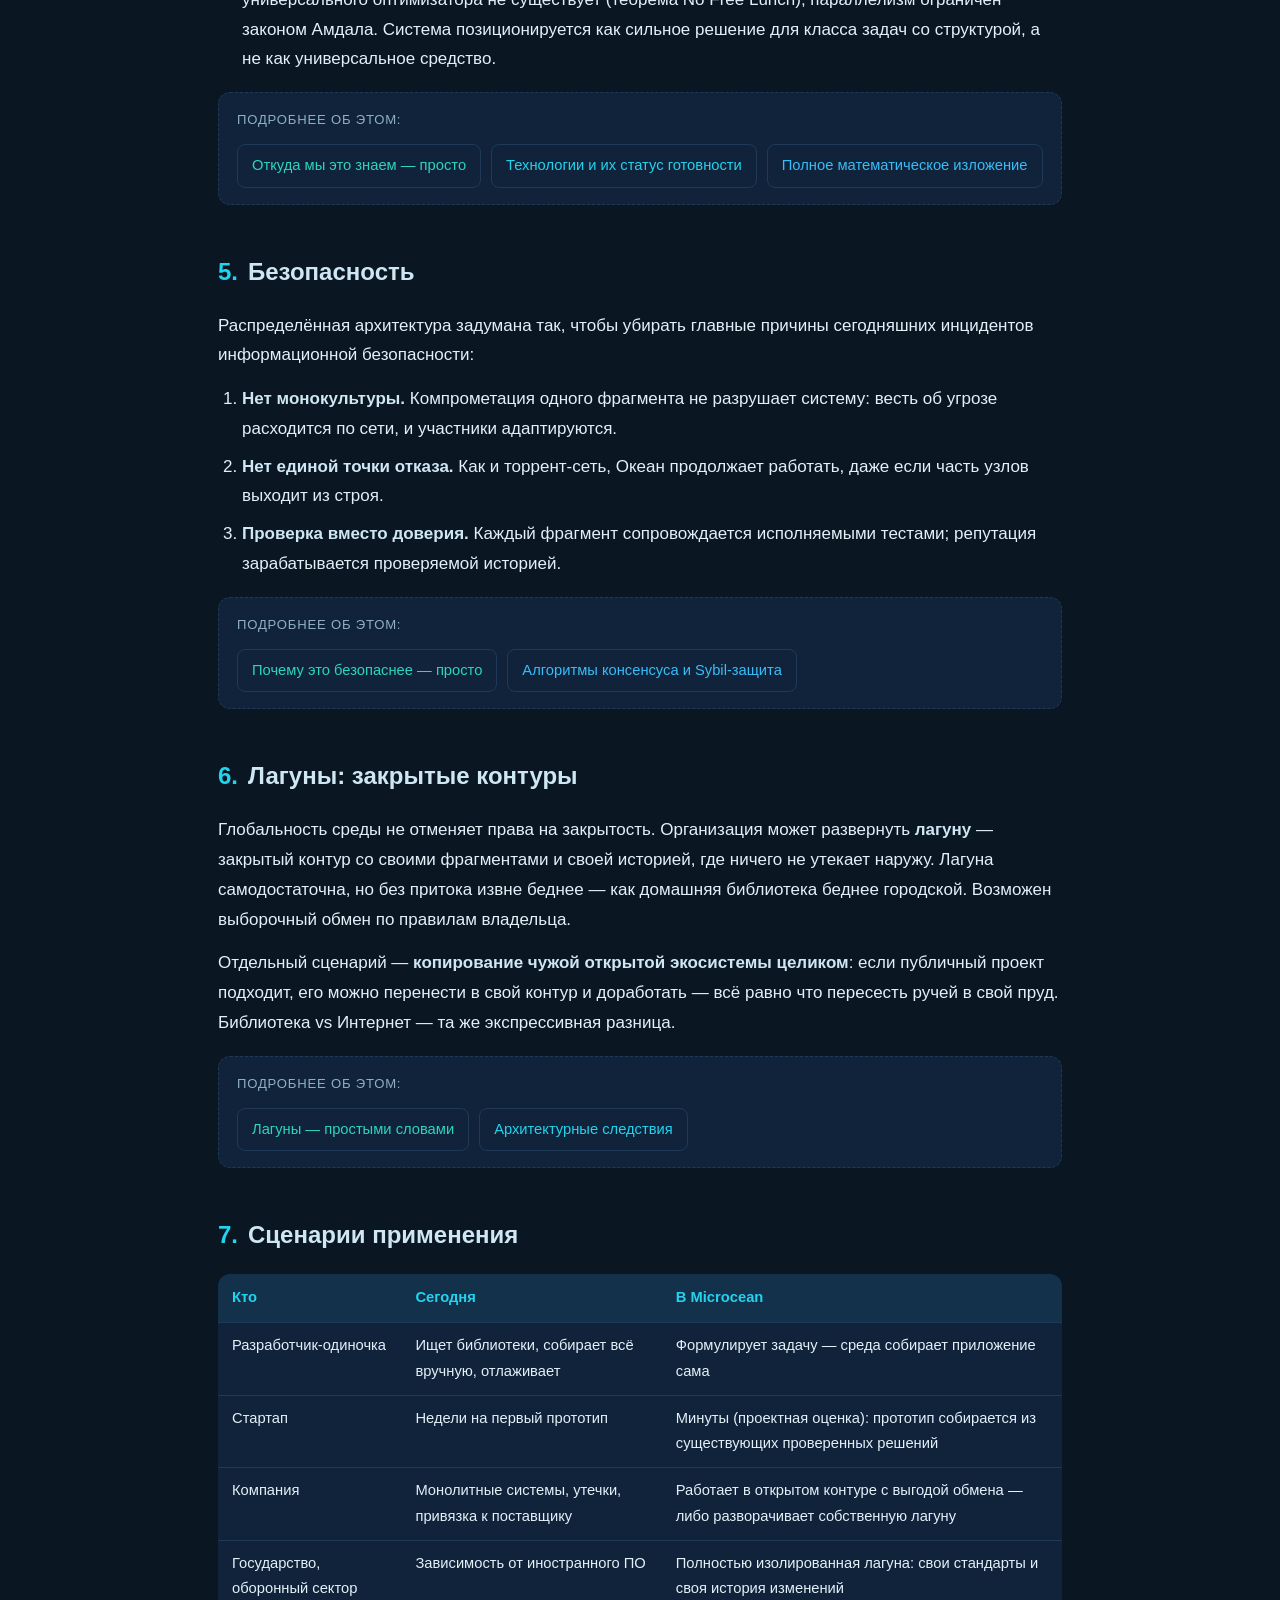
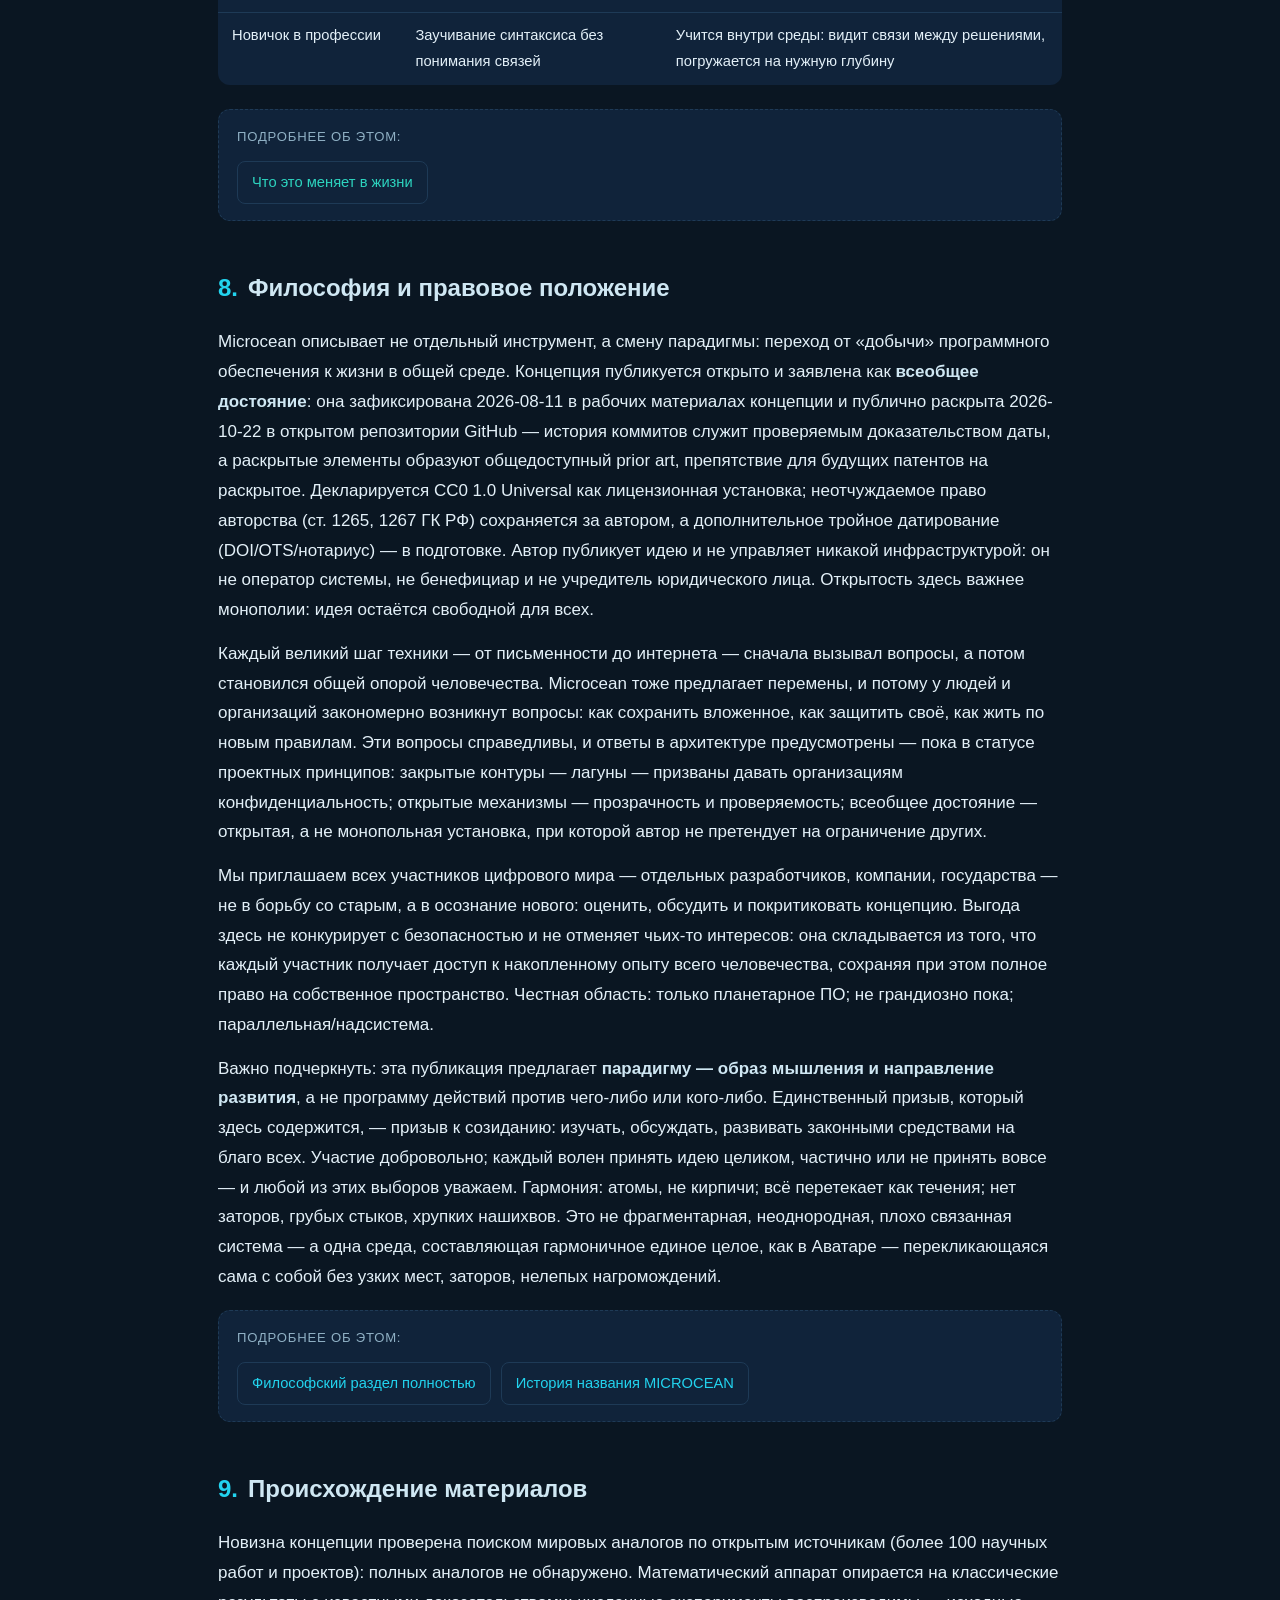
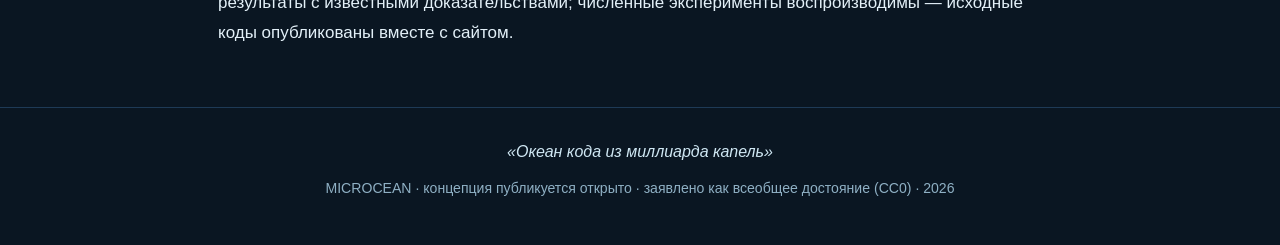
==== commit e7f8678a: "fix(content): vivid ocean metaphor — rewrite core pages per operator articulation (constraints prese" ====
--- a/index.html
+++ b/index.html
@@ -4,13 +4,13 @@
 <meta charset="UTF-8">
 <meta name="viewport" content="width=device-width, initial-scale=1.0">
 <title>MICROCEAN — Океан кода из миллиарда капель</title>
-<meta name="description" content="Microcean — концепция планетарной самособирающейся экосистемы программного обеспечения. Навигация: материалы для читателей любого уровня глубины.">
+<meta name="description" content="Microcean — концепция планетарной экосистемы ПО: всё ПО планеты — не архипелаг островов, а одна вода. Навигация: материалы трёх уровней глубины.">
 <meta name="theme-color" content="#0a1622">
 <link rel="icon" href="favicon.svg" type="image/svg+xml">
 <link rel="stylesheet" href="assets/style.css">
 <meta property="og:type" content="website">
 <meta property="og:title" content="MICROCEAN — Океан кода из миллиарда капель">
-<meta property="og:description" content="Microcean — концепция планетарной самособирающейся экосистемы программного обеспечения. Навигация: материалы для читателей любого уровня глубины.">
+<meta property="og:description" content="Microcean — концепция планетарной экосистемы ПО: всё ПО планеты — не архипелаг островов, а одна сплошная вода. Материалы трёх уровней глубины.">
 <meta property="og:site_name" content="MICROCEAN">
 <meta property="og:locale" content="ru_RU">
 <meta property="og:image" content="https://dsconoiz.github.io/microcean/favicon.svg">
@@ -41,7 +41,7 @@
 <main class="container">
 
 <section id="intro">
-  <p style="font-size:1.15rem; color:var(--text-strong);"><strong>Microcean</strong> — концепция планетарной экосистемы программного обеспечения, в которой программа не пишется вручную и не собирается из крупных готовых модулей, а, по замыслу концепции, собирается сетью автоматически — из микроскопических фрагментов кода, подобранных под конкретное задание.</p>
+  <p style="font-size:1.15rem; color:var(--text-strong);"><strong>Microcean</strong> — концепция планетарной экосистемы программного обеспечения, в которой всё ПО планеты — не архипелаг разрозненных островов, а одна сплошная вода. Программа не пишется вручную и не собирается из крупных готовых модулей, а, по замыслу концепции, собирается сетью автоматически — из микроскопических фрагментов кода, подобранных под конкретное задание.</p>
   <p class="dim">Эта страница — отправная точка. В ней кратко и единообразно описана вся концепция. Каждый раздел завершается ссылками на подробные материалы трёх уровней глубины: для широкой аудитории, для технических специалистов и для учёных. Выберите свой уровень — и двигайтесь дальше.</p>
 </section>
 
@@ -68,7 +68,7 @@
 
 <section id="about">
   <h2 class="section-title"><span class="num">1.</span>Суть концепции</h2>
-  <p>Представьте единую среду, в которой живёт всё программное обеспечение планеты: весь код, вся его история, все практики разработки. Сегодня эти вещи разбросаны по отдельным инструментам — репозиториям, системам контроля версий, маркетплейсам библиотек. В Microcean они объединены в одну взаимосвязанную систему, образно названную <strong>Океаном кода</strong>.</p>
+  <p>Представьте единую среду, в которой живёт всё программное обеспечение планеты: весь код, вся его история, все практики разработки. Сегодня эти вещи разбросаны по отдельным инструментам — репозиториям, системам контроля версий, маркетплейсам библиотек. В Microcean они объединены в одну взаимосвязанную систему, образно названную <strong>Океаном кода</strong>. В Океане обмен кодом, сама работа, хранение истории и передача опыта — не разрозненные углы, а соседние области одного моря.</p>
   <p>Пользователь формулирует задание обычными словами — так же, как объясняет мастеру, что нужно починить. Примеры от самых простых к профессиональным:</p>
   <ul class="list">
     <li><em>«Хочу игру, где ракета летает и собирает звёзды»</em> — формулировка школьника;</li>
@@ -89,7 +89,7 @@
 
 <section id="problem">
   <h2 class="section-title"><span class="num">2.</span>Какую проблему решает</h2>
-  <p>Современная разработка строится на крупных готовых пакетах: чтобы использовать несколько функций, проект подключает библиотеку целиком — часто вместе с сотнями килобайт неиспользуемого кода, зависимостями и потенциальными уязвимостями. Такая монокультура делает индустрию хрупкой: ошибка или злонамеренный код в одной популярной библиотеке затрагивает миллионы систем.</p>
+  <p>Современная разработка строится на крупных готовых пакетах: чтобы использовать несколько функций, проект подключает библиотеку целиком — часто вместе с сотнями килобайт неиспользуемого кода, зависимостей и потенциальными уязвимостями. Такая монокультура делает индустрию хрупкой: ошибка или злонамеренный код в одной популярной библиотеке затрагивает миллионы систем.</p>
   <table class="data">
     <thead><tr><th>Инцидент</th><th>Год</th><th>Последствие</th></tr></thead>
     <tbody>
@@ -99,8 +99,8 @@
       <tr><td>xz utils — внедрённый бэкдор (CVE-2024-3094)</td><td>2024</td><td>многолетняя целевая атака на open-source инфраструктуру</td></tr>
     </tbody>
   </table>
-  <p>Кроме того, нынешние инструменты проектировались для человека, работающего руками, а не для машины. Искусственному интеллекту, который всё больше участвует в разработке, нужна среда другого порядка — та, где поиск, проверка и соединение кода происходят сами по себе.</p>
-  <p>И третья беда — <strong>безответственность перед ресурсами</strong>. Установка одной программы из исходников способна незаметно загрузить многие гигабайты зависимостей: без предупреждения и без согласия — а отчёт о том, что именно скачано, до обычного пользователя, как правило, не доходит. Оптимизацией занимаются только под давлением кризиса — когда программа перестаёт работать на самом мощном железе, её кое-как ужимают, и это считают достижением. Тесты правильности есть почти везде; тесты эффективности и нагрузки за редкими исключениями (Firefox, Chromium, где такие проверки выполняются при практически каждом изменении кода) — редкость. В архитектуре Microcean бережливость заложена как норма, а не как подвиг: по замыслу каждая сборка заранее объявляет свой ресурсный след и запрашивает согласие, а эффективность проверяется так же строго, как правильность.</p>
+  <p>Кроме того, нынешние инструменты проектировались для человека, работающего руками, а не для машины. Искусственному интеллекту, который всё больше участвует в разработке, нужна среда другого порядка — та, где поиск, проверка и соединение кода происходят сами по себе. Агенты как новый слой сборки: они собирают программу из распределённых фрагментов и модулей; а текущие человеческие инструменты не дают ни единой базы данных, ни удобного торрент-подобного интерфейса, ни однородных практик — и именно поэтому для машинного труда эта среда морально устарела. Библиотека vs Интернет — та же экспрессивная разница: раньше шёл в библиотеку, таскал книги; теперь вбиваешь запрос — и всё есть. Microcean делает то же для кода.</p>
+  <p>И третья беда — <strong>безответственность перед ресурсами</strong>. Установка одной программы из исходников способна незаметно загрузить многие гигабайты зависимостей: без предупреждения и без согласия — а отчёт о том, что именно скачано, до обычного пользователя, как правило, не доходит. Оптимизацией занимаются только под давлением кризиса — когда программа перестаёт работать на самом мощном железе, её кое-как ужимают, и это считают достижением. Тесты правильности есть почти везде; тесты эффективности и нагрузки за редкими исключениями (Firefox, Chromium, где такие проверки выполняются при практически каждом изменении кода) — редкость. В архитектуре Microcean бережливость заложена как норма, а не как подвиг: по замыслу каждая сборка заранее объявляет свой ресурсный след и запрашивает согласие, а эффективность проверяется так же строго, как правильность. Торрент-фо-код на микроуровне: P2P, берёшь ровно что нужно, никакого лишнего трафика.</p>
   <div class="level-links">
     <span class="lbl">Подробнее об этом:</span>
     <a class="lv1" href="ru/vsem.html#problem">Простое объяснение</a>
@@ -115,7 +115,7 @@
   <table class="data">
     <thead><tr><th>Принцип</th><th>Содержание</th></tr></thead>
     <tbody>
-      <tr><td><strong>Микро-фрагменты</strong></td><td>Основная единица кода — небольшой фрагмент (функция, алгоритм), а не крупный пакет. Крупные готовые решения при этом сохраняются как «зрелые формы» — их можно использовать целиком и копировать; но фундаментом остаётся фрагмент.</td></tr>
+      <tr><td><strong>Микро-фрагменты</strong></td><td>Основная единица кода — небольшой фрагмент (функция, алгоритм), а не крупный пакет. Крупные готовые решения при этом сохраняются как «зрелые формы» — их можно использовать целиком и копировать; но фундаментом всей жизни Океана остаётся планктон микро-фрагментов. Гранулярность: планктон (микрофрагменты) → стаи рыб (функции/модули) → острова (пакеты/приложения) → экосистемы (стэки) — НЕТ жёсткой градации. Вы берёте ровно то, что нужно: капли воды, стаю рыб или целый остров — никаких лишних грануляций.</td></tr>
       <tr><td><strong>Рой исполнителей</strong></td><td>Задачу выполняет не один универсальный интеллект, а множество узких специализированных модулей: нейросетевых и алгоритмических. Координацию ведёт верхний уровень управления.</td></tr>
       <tr><td><strong>Эволюционный отбор</strong></td><td>Варианты сборки конкурируют между собой; лучшие комбинации сохраняются и развиваются — по тем же принципам, что работают в эволюционной биологии и генетических алгоритмах.</td></tr>
       <tr><td><strong>Одноранговая сеть</strong></td><td>Хранение и обмен фрагментами распределены между участниками сети — без центрального сервера. Поиск построен на проверенных протоколах DHT, синхронизация состояния — на CRDT.</td></tr>
@@ -166,8 +166,8 @@
 
 <section id="lagoons">
   <h2 class="section-title"><span class="num">6.</span>Лагуны: закрытые контуры</h2>
-  <p>Глобальность системы не отменяет права на приватность. Организация может развернуть <strong>лагуну</strong> — закрытую копию среды со своими фрагментами и своей историей, которая проектируется так, чтобы ничего не утекало наружу. Лагуна самодостаточна, однако без притока извне её возможности скромнее — так же, как локальная сеть уступает глобальной в разнообразии. Возможен и выборочный обмен — по правилам владельца.</p>
-  <p>Отдельный сценарий — <strong>копирование чужой открытой экосистемы целиком</strong>: если публичный проект (например, магазин с открытым кодом) подходит организации, его можно перенести в свой контур и доработать под свои задачи.</p>
+  <p>Глобальность среды не отменяет права на закрытость. Организация может развернуть <strong>лагуну</strong> — закрытый контур со своими фрагментами и своей историей, где ничего не утекает наружу. Лагуна самодостаточна, но без притока извне беднее — как домашняя библиотека беднее городской. Возможен выборочный обмен по правилам владельца.</p>
+  <p>Отдельный сценарий — <strong>копирование чужой открытой экосистемы целиком</strong>: если публичный проект подходит, его можно перенести в свой контур и доработать — всё равно что пересесть ручей в свой пруд. Библиотека vs Интернет — та же экспрессивная разница.</p>
   <div class="level-links">
     <span class="lbl">Подробнее об этом:</span>
     <a class="lv1" href="ru/vsem.html#lagoons">Лагуны — простыми словами</a>
@@ -197,8 +197,8 @@
   <h2 class="section-title"><span class="num">8.</span>Философия и правовое положение</h2>
   <p>Microcean описывает не отдельный инструмент, а смену парадигмы: переход от «добычи» программного обеспечения к жизни в общей среде. Концепция публикуется открыто и заявлена как <strong>всеобщее достояние</strong>: она зафиксирована 2026-08-11 в рабочих материалах концепции и публично раскрыта 2026-10-22 в открытом репозитории GitHub — история коммитов служит проверяемым доказательством даты, а раскрытые элементы образуют общедоступный prior art, препятствие для будущих патентов на раскрытое. Декларируется CC0 1.0 Universal как лицензионная установка; неотчуждаемое право авторства (ст. 1265, 1267 ГК РФ) сохраняется за автором, а дополнительное тройное датирование (DOI/OTS/нотариус) — в подготовке. Автор публикует идею и не управляет никакой инфраструктурой: он не оператор системы, не бенефициар и не учредитель юридического лица. Открытость здесь важнее монополии: идея остаётся свободной для всех.</p>
   <p>Каждый великий шаг техники — от письменности до интернета — сначала вызывал вопросы, а потом становился общей опорой человечества. Microcean тоже предлагает перемены, и потому у людей и организаций закономерно возникнут вопросы: как сохранить вложенное, как защитить своё, как жить по новым правилам. Эти вопросы справедливы, и ответы в архитектуре предусмотрены — пока в статусе проектных принципов: закрытые контуры — лагуны — призваны давать организациям конфиденциальность; открытые механизмы — прозрачность и проверяемость; всеобщее достояние — открытая, а не монопольная установка, при которой автор не претендует на ограничение других.</p>
-  <p>Мы приглашаем всех участников цифрового мира — отдельных разработчиков, компании, государства — не в борьбу со старым, а в осознание нового: оценить, обсудить и покритиковать концепцию. Выгода здесь не конкурирует с безопасностью и не отменяет чьих-то интересов: она складывается из того, что каждый участник получает доступ к накопленному опыту всего человечества, сохраняя при этом полное право на собственное пространство.</p>
-  <p>Важно подчеркнуть: эта публикация предлагает <strong>парадигму — образ мышления и направление развития</strong>, а не программу действий против чего-либо или кого-либо. Единственный призыв, который здесь содержится, — призыв к созиданию: изучать, обсуждать, развивать законными средствами на благо всех. Участие добровольно; каждый волен принять идею целиком, частично или не принять вовсе — и любой из этих выборов уважаем.</p>
+<p>Мы приглашаем всех участников цифрового мира — отдельных разработчиков, компании, государства — не в борьбу со старым, а в осознание нового: оценить, обсудить и покритиковать концепцию. Выгода здесь не конкурирует с безопасностью и не отменяет чьих-то интересов: она складывается из того, что каждый участник получает доступ к накопленному опыту всего человечества, сохраняя при этом полное право на собственное пространство. Честная область: только планетарное ПО; не грандиозно пока; параллельная/надсистема.</p>
+   <p>Важно подчеркнуть: эта публикация предлагает <strong>парадигму — образ мышления и направление развития</strong>, а не программу действий против чего-либо или кого-либо. Единственный призыв, который здесь содержится, — призыв к созиданию: изучать, обсуждать, развивать законными средствами на благо всех. Участие добровольно; каждый волен принять идею целиком, частично или не принять вовсе — и любой из этих выборов уважаем. Гармония: атомы, не кирпичи; всё перетекает как течения; нет заторов, грубых стыков, хрупких нашихвов. Это не фрагментарная, неоднородная, плохо связанная система — а одна среда, составляющая гармоничное единое целое, как в Аватаре — перекликающаяся сама с собой без узких мест, заторов, нелепых нагромождений.</p>
   <div class="level-links">
     <span class="lbl">Подробнее об этом:</span>
     <a href="ru/filosofiya.html">Философский раздел полностью</a>
@@ -228,4 +228,4 @@
 </script>
 <style> section.visible { opacity: 1 !important; transform: none !important; } </style>
 </body>
-</html>
+</html>
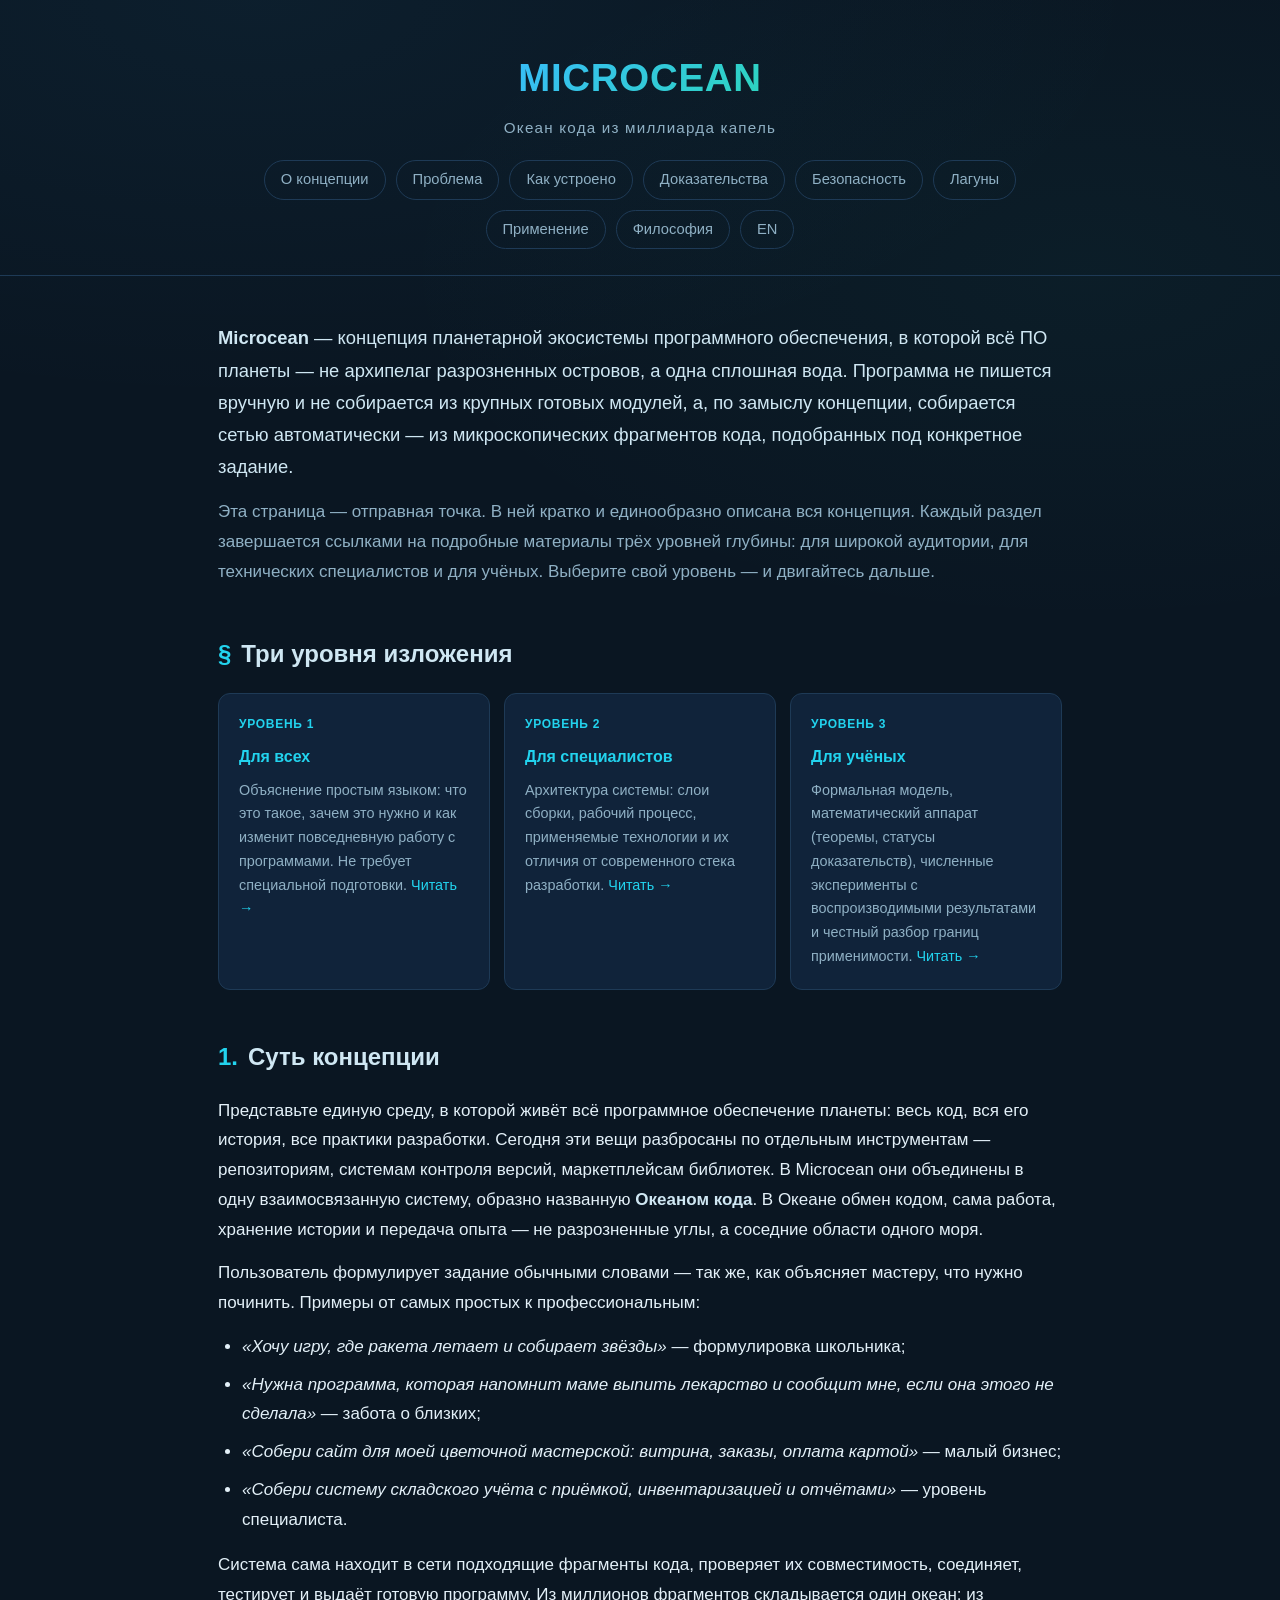
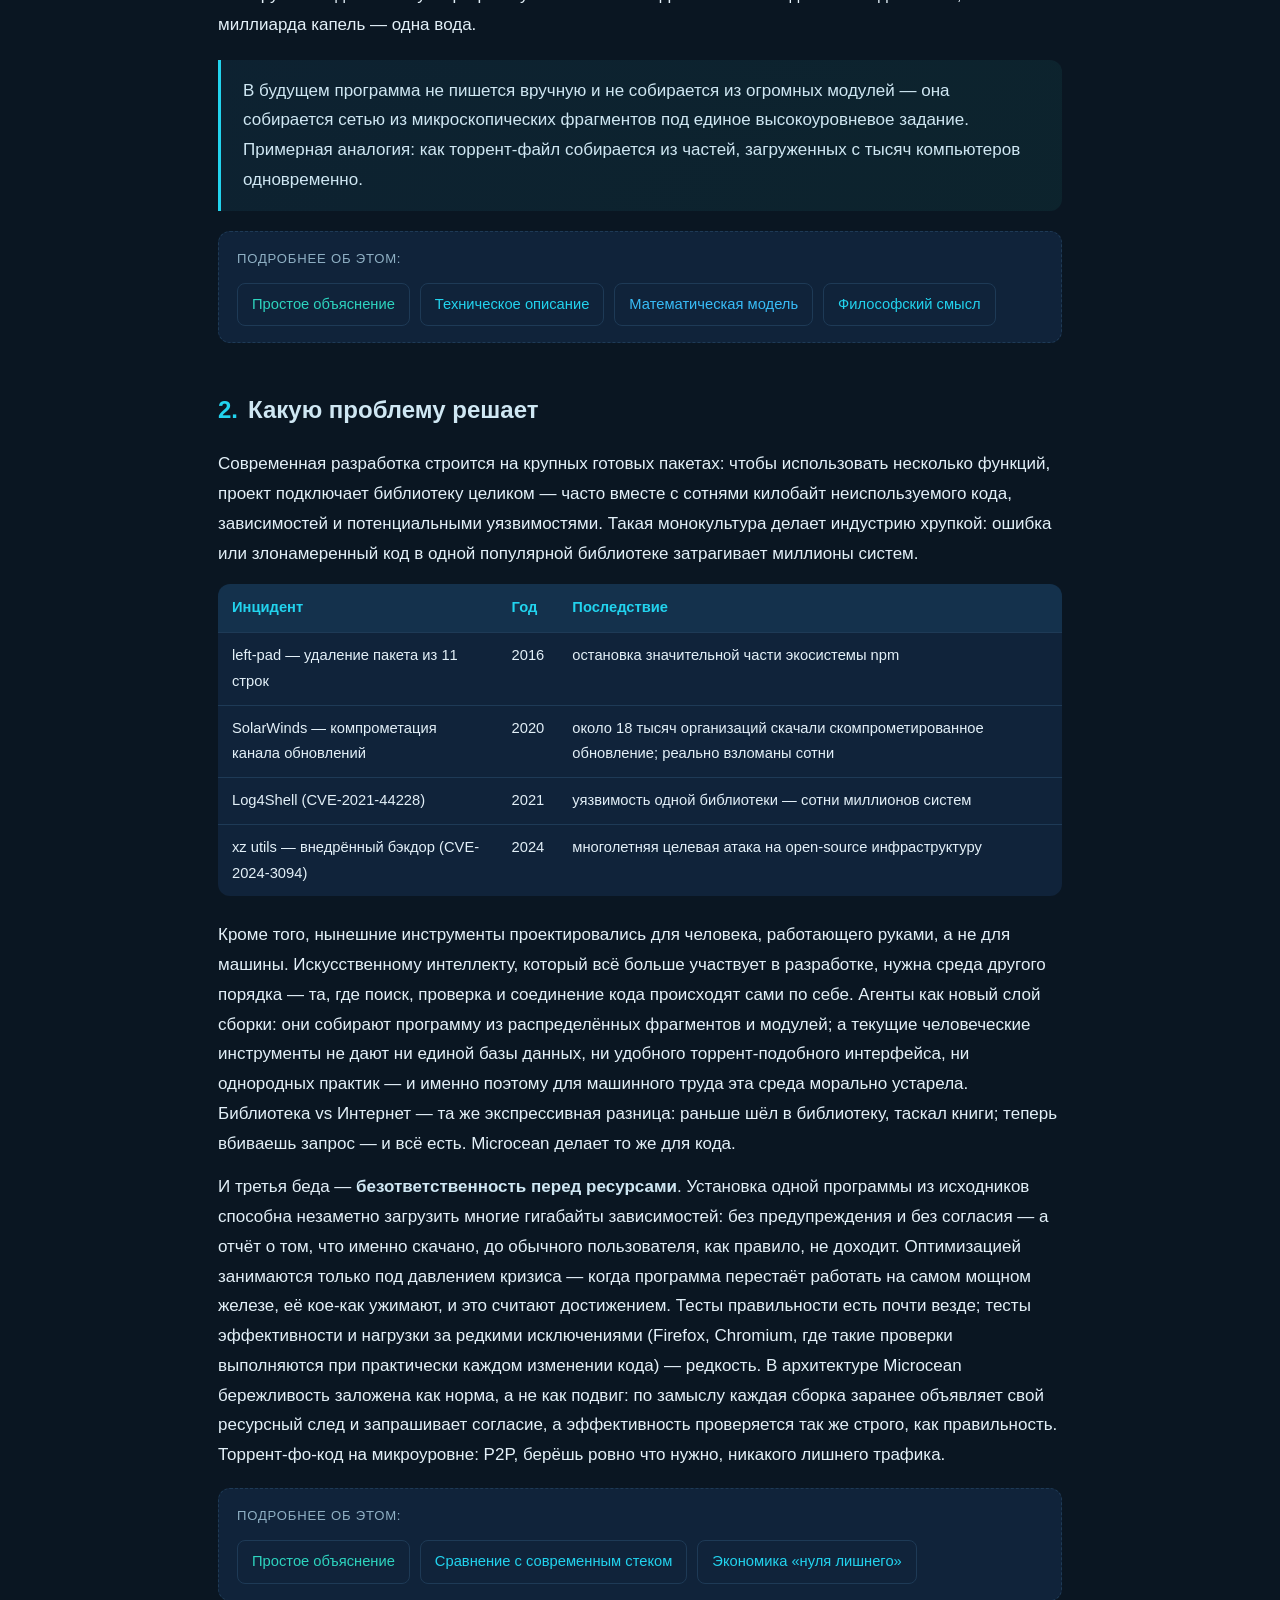
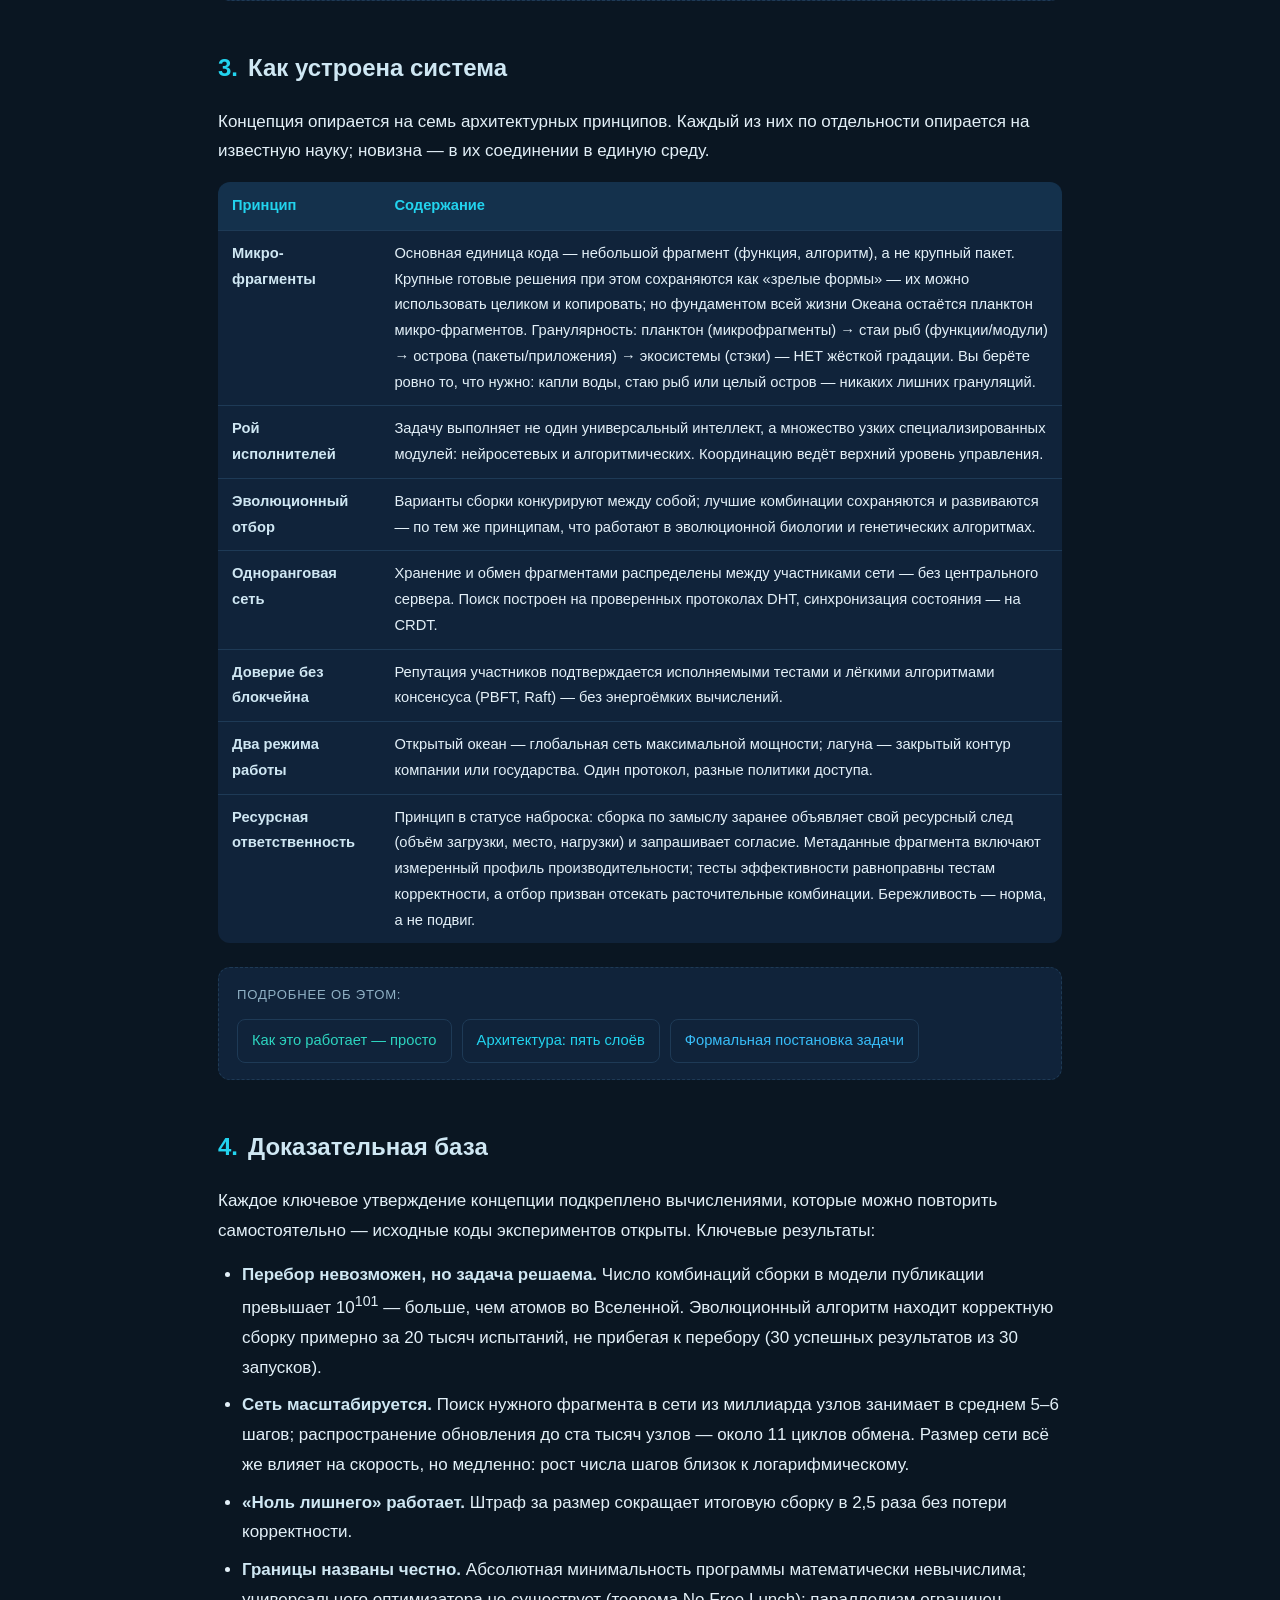
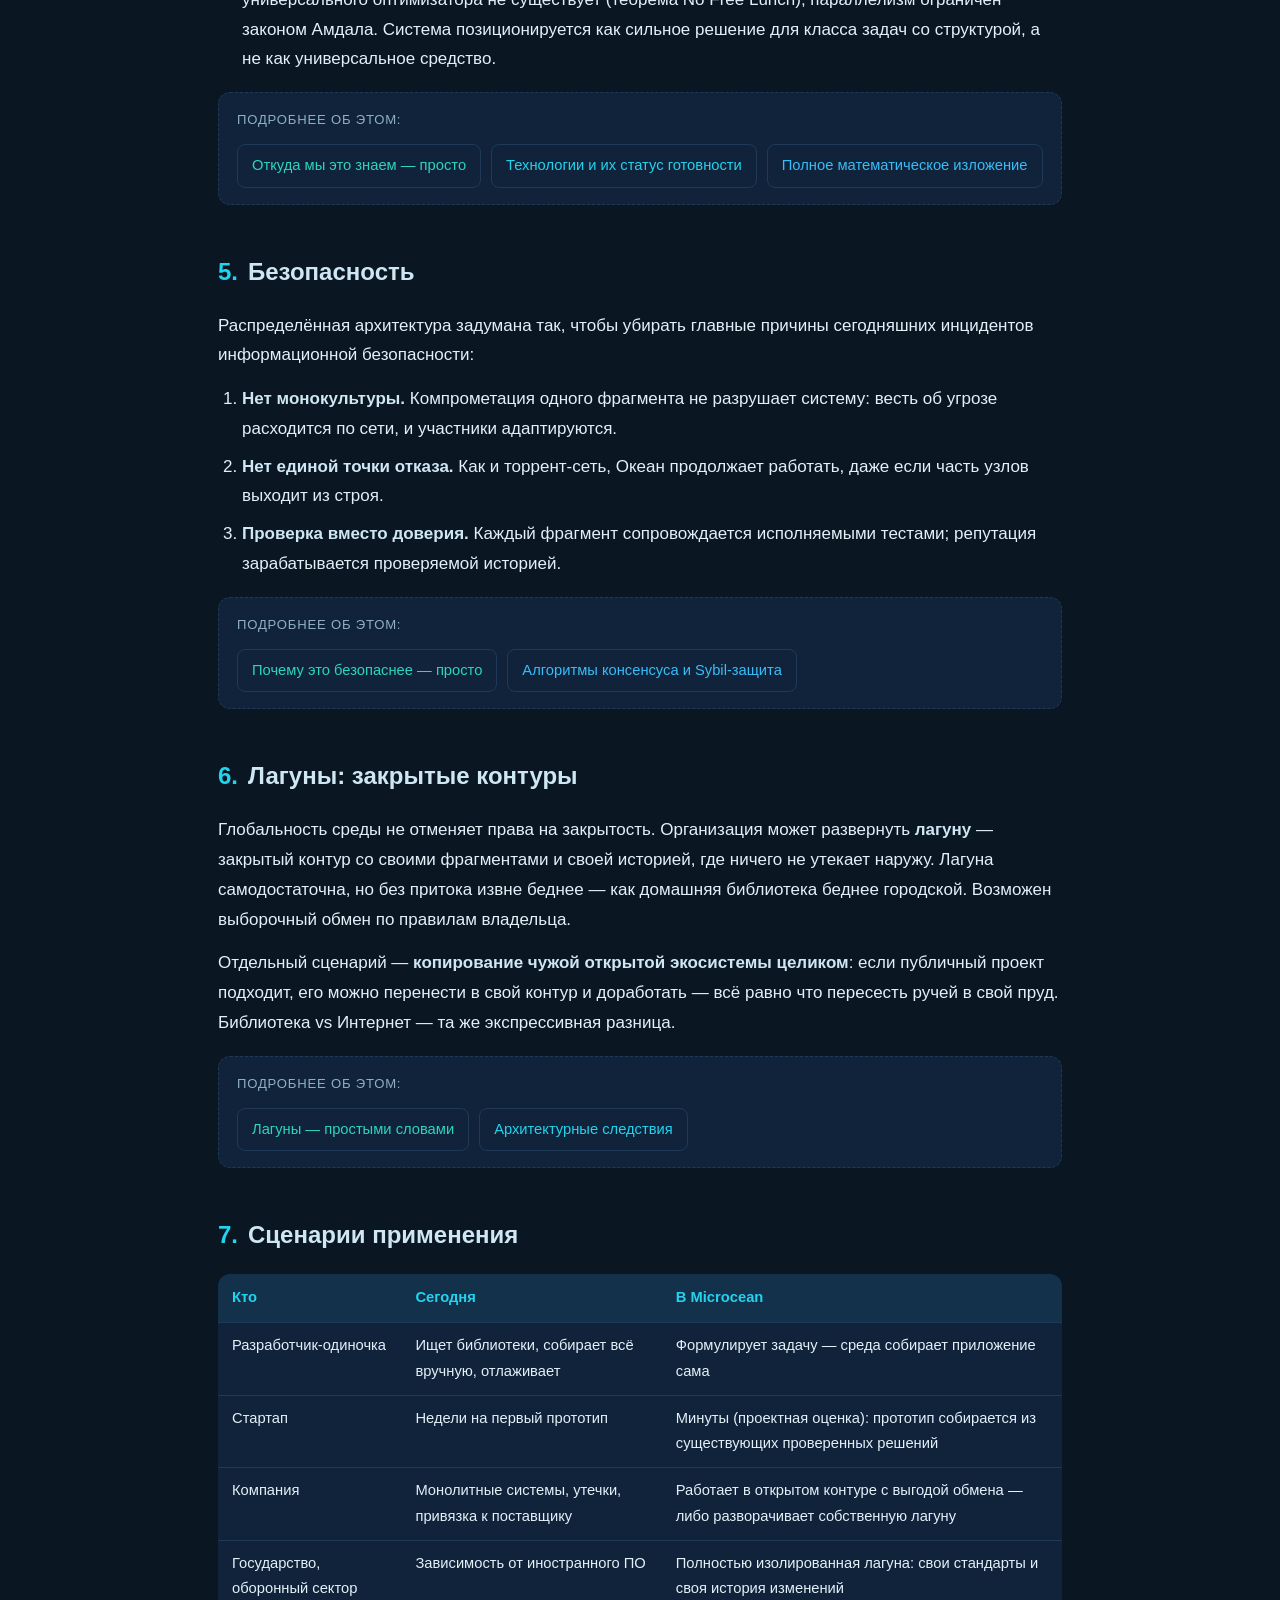
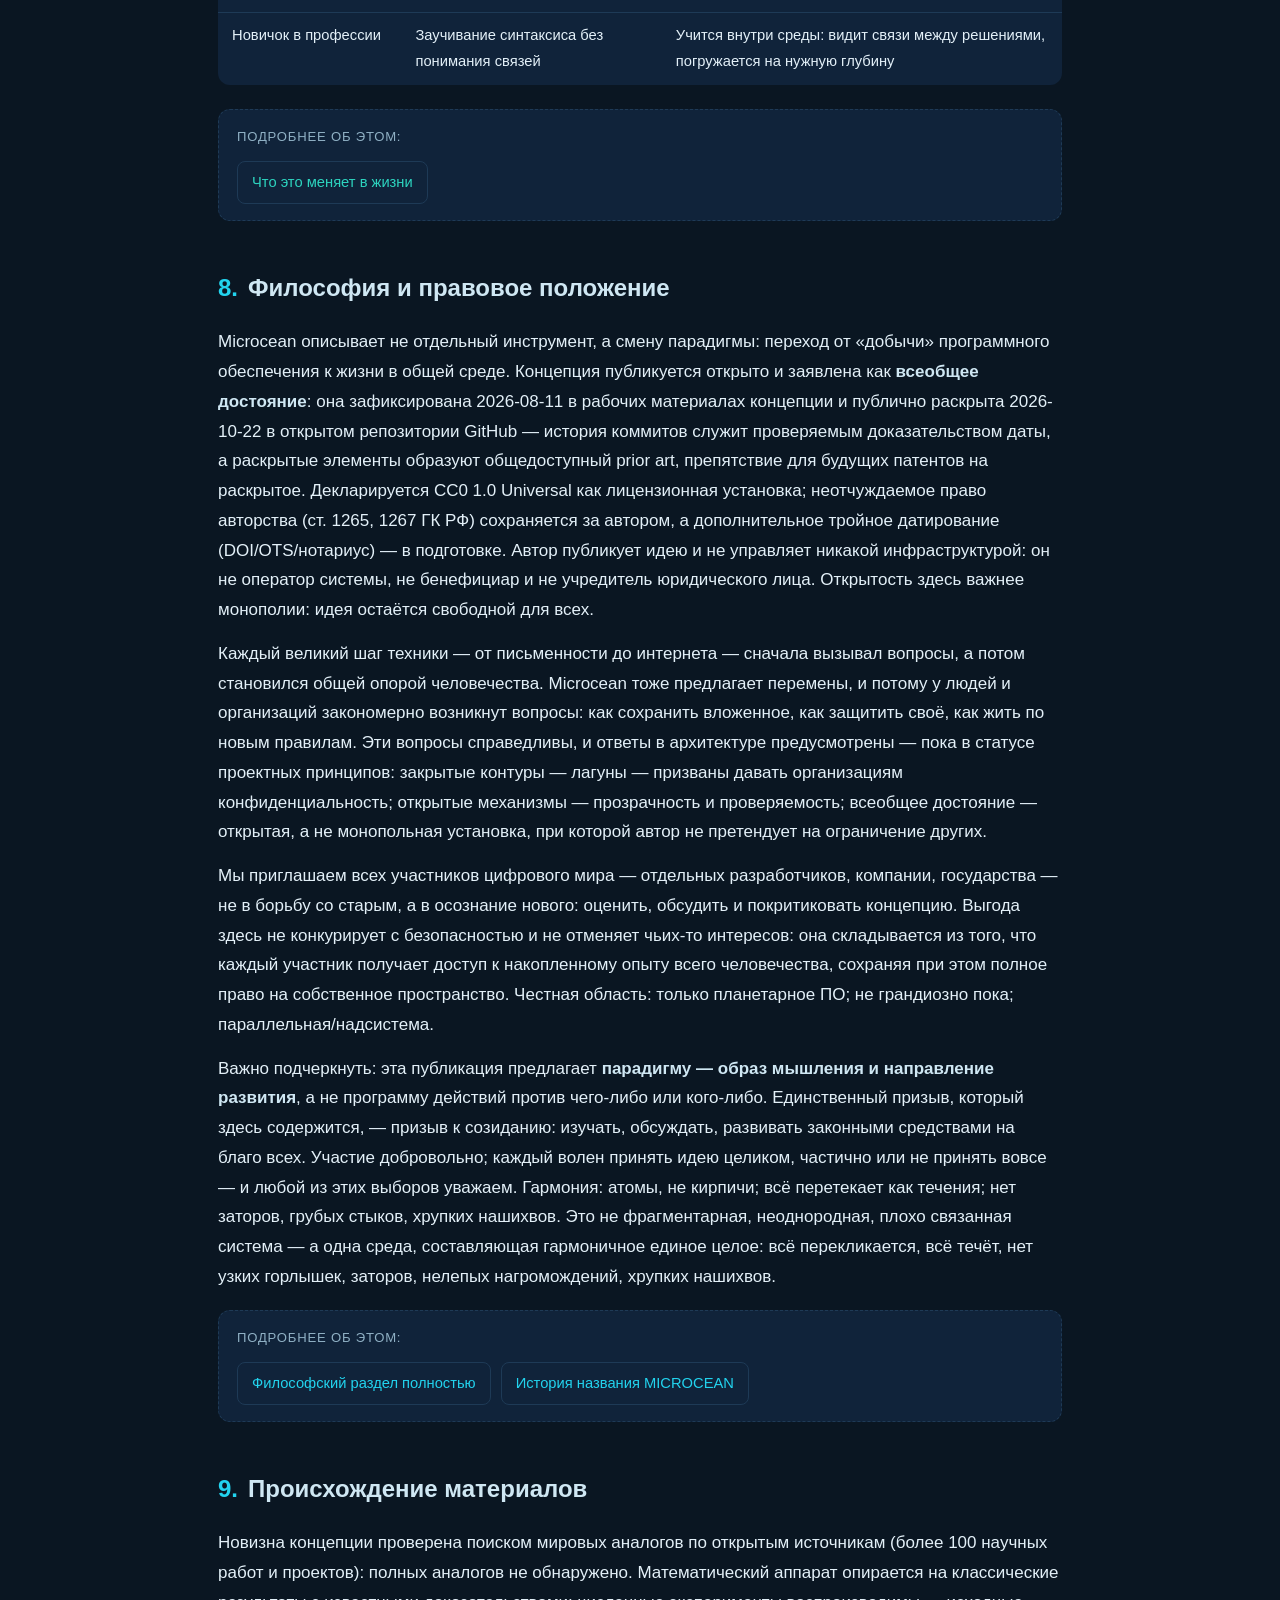
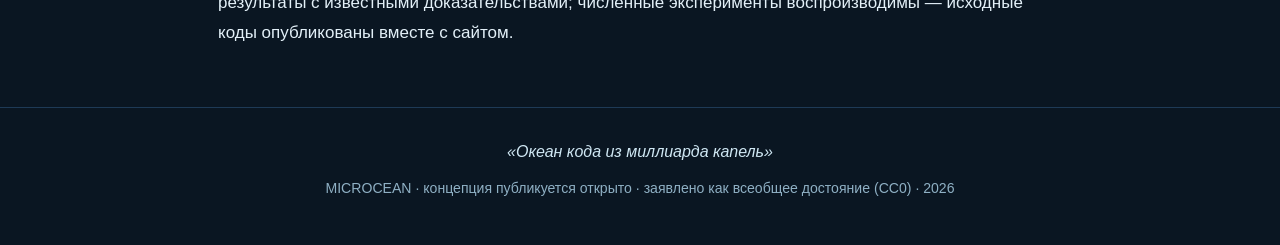
==== commit 75750218: "fix(factcheck): critic round-3 fixes — 173.19 precision, add missing numbers, remove Avatar ref" ====
--- a/index.html
+++ b/index.html
@@ -198,7 +198,7 @@
   <p>Microcean описывает не отдельный инструмент, а смену парадигмы: переход от «добычи» программного обеспечения к жизни в общей среде. Концепция публикуется открыто и заявлена как <strong>всеобщее достояние</strong>: она зафиксирована 2026-08-11 в рабочих материалах концепции и публично раскрыта 2026-10-22 в открытом репозитории GitHub — история коммитов служит проверяемым доказательством даты, а раскрытые элементы образуют общедоступный prior art, препятствие для будущих патентов на раскрытое. Декларируется CC0 1.0 Universal как лицензионная установка; неотчуждаемое право авторства (ст. 1265, 1267 ГК РФ) сохраняется за автором, а дополнительное тройное датирование (DOI/OTS/нотариус) — в подготовке. Автор публикует идею и не управляет никакой инфраструктурой: он не оператор системы, не бенефициар и не учредитель юридического лица. Открытость здесь важнее монополии: идея остаётся свободной для всех.</p>
   <p>Каждый великий шаг техники — от письменности до интернета — сначала вызывал вопросы, а потом становился общей опорой человечества. Microcean тоже предлагает перемены, и потому у людей и организаций закономерно возникнут вопросы: как сохранить вложенное, как защитить своё, как жить по новым правилам. Эти вопросы справедливы, и ответы в архитектуре предусмотрены — пока в статусе проектных принципов: закрытые контуры — лагуны — призваны давать организациям конфиденциальность; открытые механизмы — прозрачность и проверяемость; всеобщее достояние — открытая, а не монопольная установка, при которой автор не претендует на ограничение других.</p>
 <p>Мы приглашаем всех участников цифрового мира — отдельных разработчиков, компании, государства — не в борьбу со старым, а в осознание нового: оценить, обсудить и покритиковать концепцию. Выгода здесь не конкурирует с безопасностью и не отменяет чьих-то интересов: она складывается из того, что каждый участник получает доступ к накопленному опыту всего человечества, сохраняя при этом полное право на собственное пространство. Честная область: только планетарное ПО; не грандиозно пока; параллельная/надсистема.</p>
-   <p>Важно подчеркнуть: эта публикация предлагает <strong>парадигму — образ мышления и направление развития</strong>, а не программу действий против чего-либо или кого-либо. Единственный призыв, который здесь содержится, — призыв к созиданию: изучать, обсуждать, развивать законными средствами на благо всех. Участие добровольно; каждый волен принять идею целиком, частично или не принять вовсе — и любой из этих выборов уважаем. Гармония: атомы, не кирпичи; всё перетекает как течения; нет заторов, грубых стыков, хрупких нашихвов. Это не фрагментарная, неоднородная, плохо связанная система — а одна среда, составляющая гармоничное единое целое, как в Аватаре — перекликающаяся сама с собой без узких мест, заторов, нелепых нагромождений.</p>
+   <p>Важно подчеркнуть: эта публикация предлагает <strong>парадигму — образ мышления и направление развития</strong>, а не программу действий против чего-либо или кого-либо. Единственный призыв, который здесь содержится, — призыв к созиданию: изучать, обсуждать, развивать законными средствами на благо всех. Участие добровольно; каждый волен принять идею целиком, частично или не принять вовсе — и любой из этих выборов уважаем. Гармония: атомы, не кирпичи; всё перетекает как течения; нет заторов, грубых стыков, хрупких нашихвов. Это не фрагментарная, неоднородная, плохо связанная система — а одна среда, составляющая гармоничное единое целое: всё перекликается, всё течёт, нет узких горлышек, заторов, нелепых нагромождений, хрупких нашихвов.</p>
   <div class="level-links">
     <span class="lbl">Подробнее об этом:</span>
     <a href="ru/filosofiya.html">Философский раздел полностью</a>
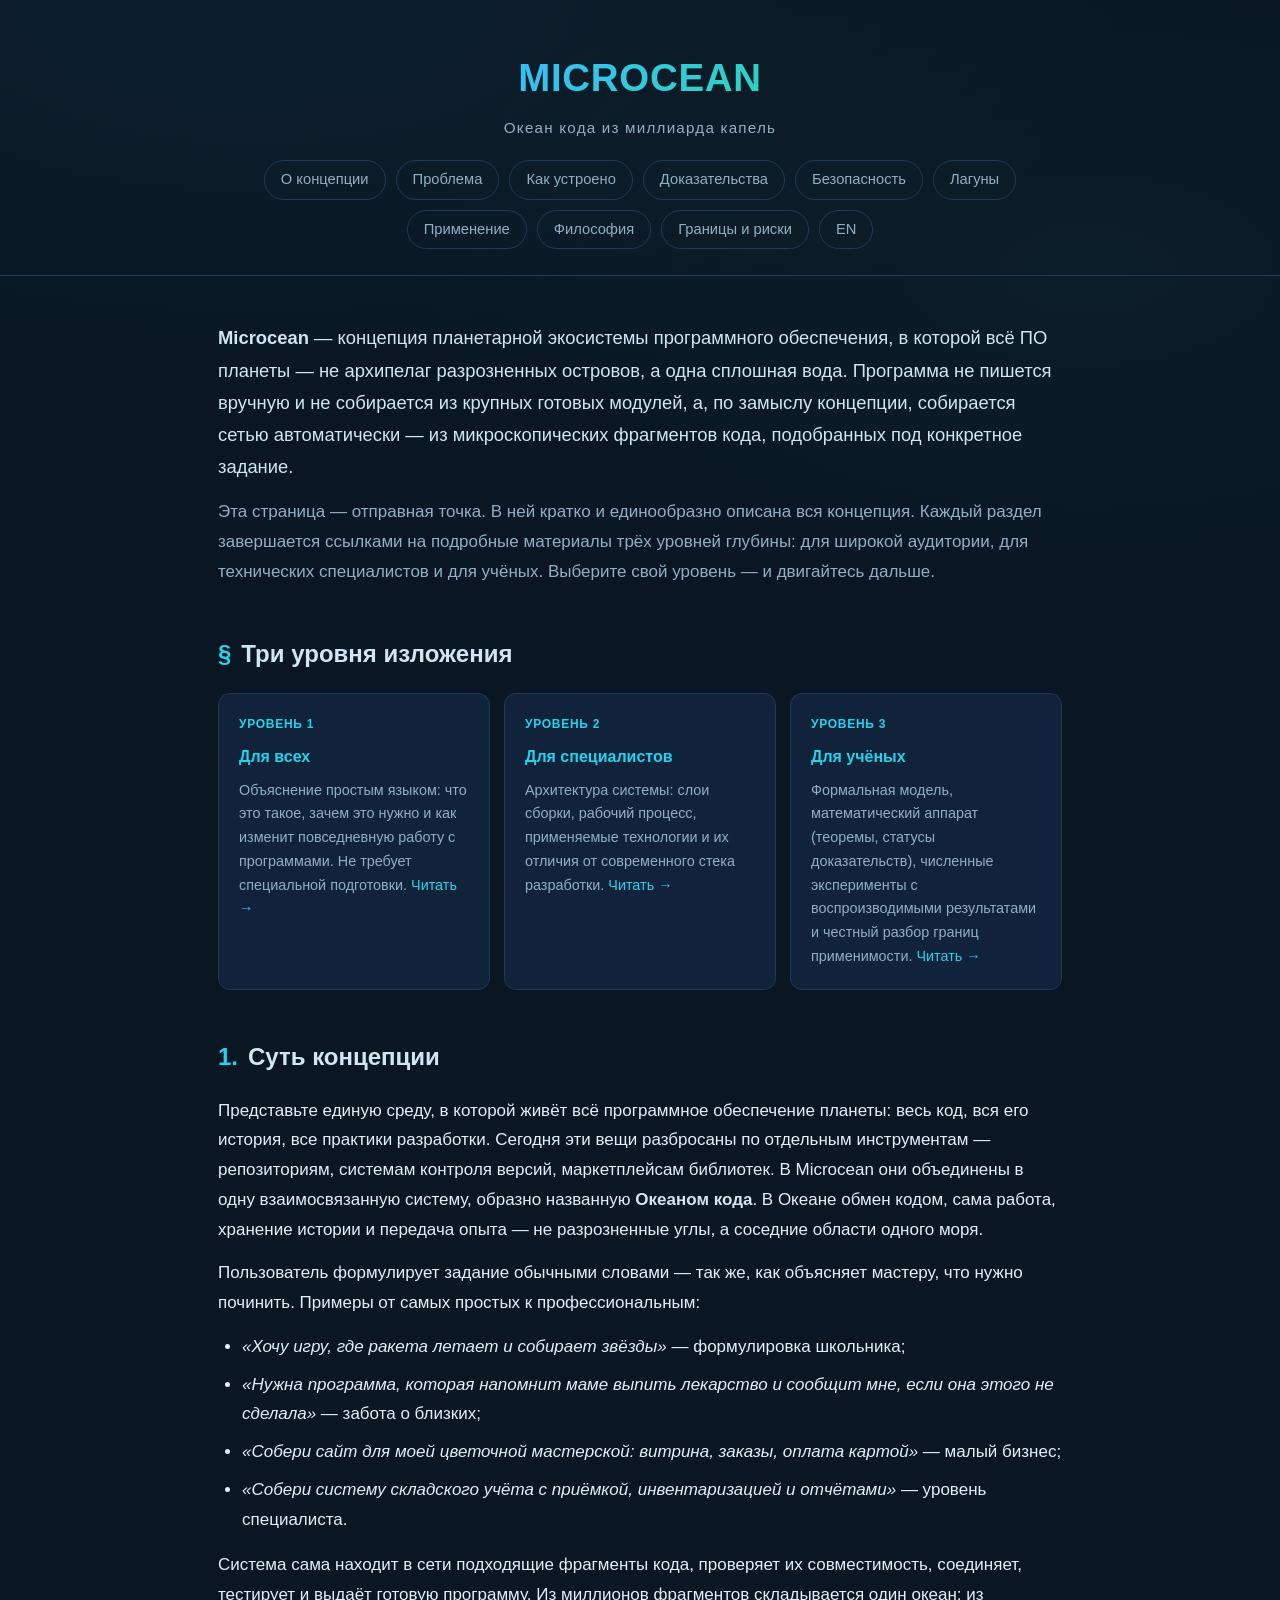
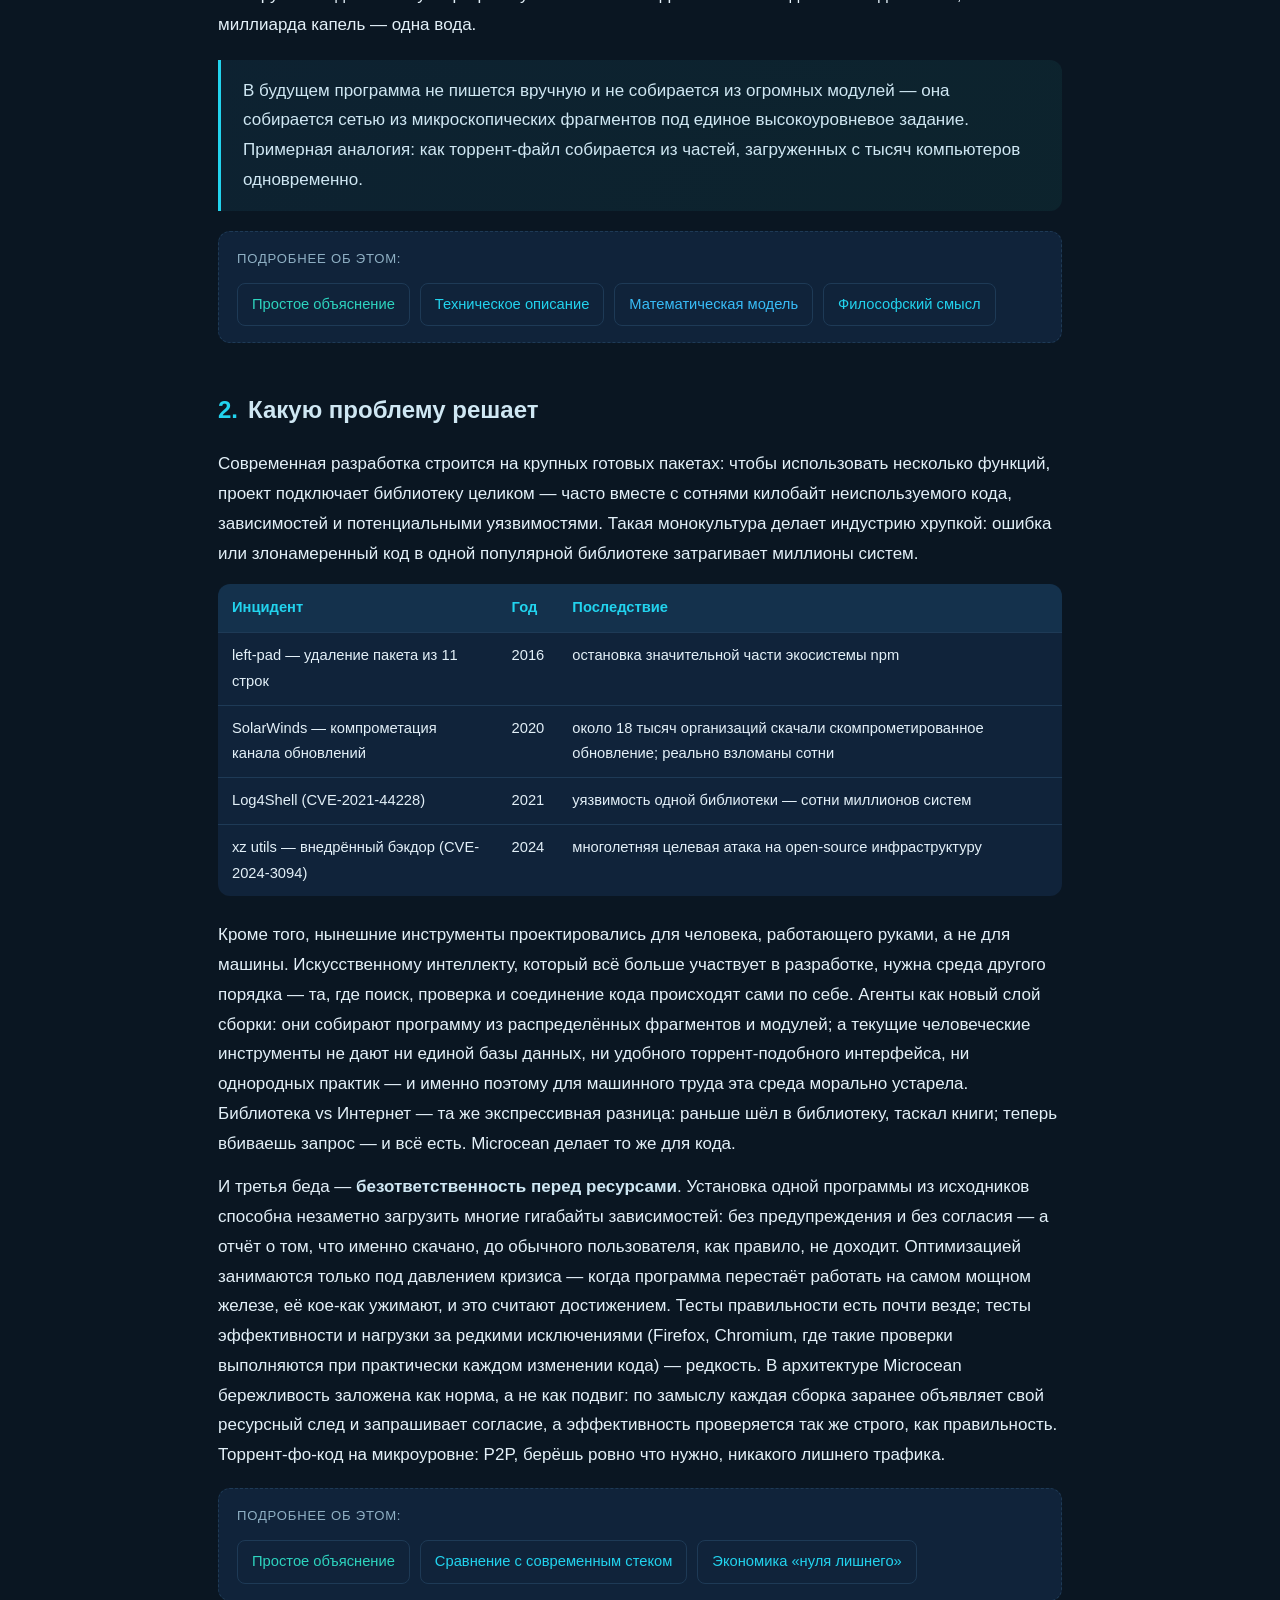
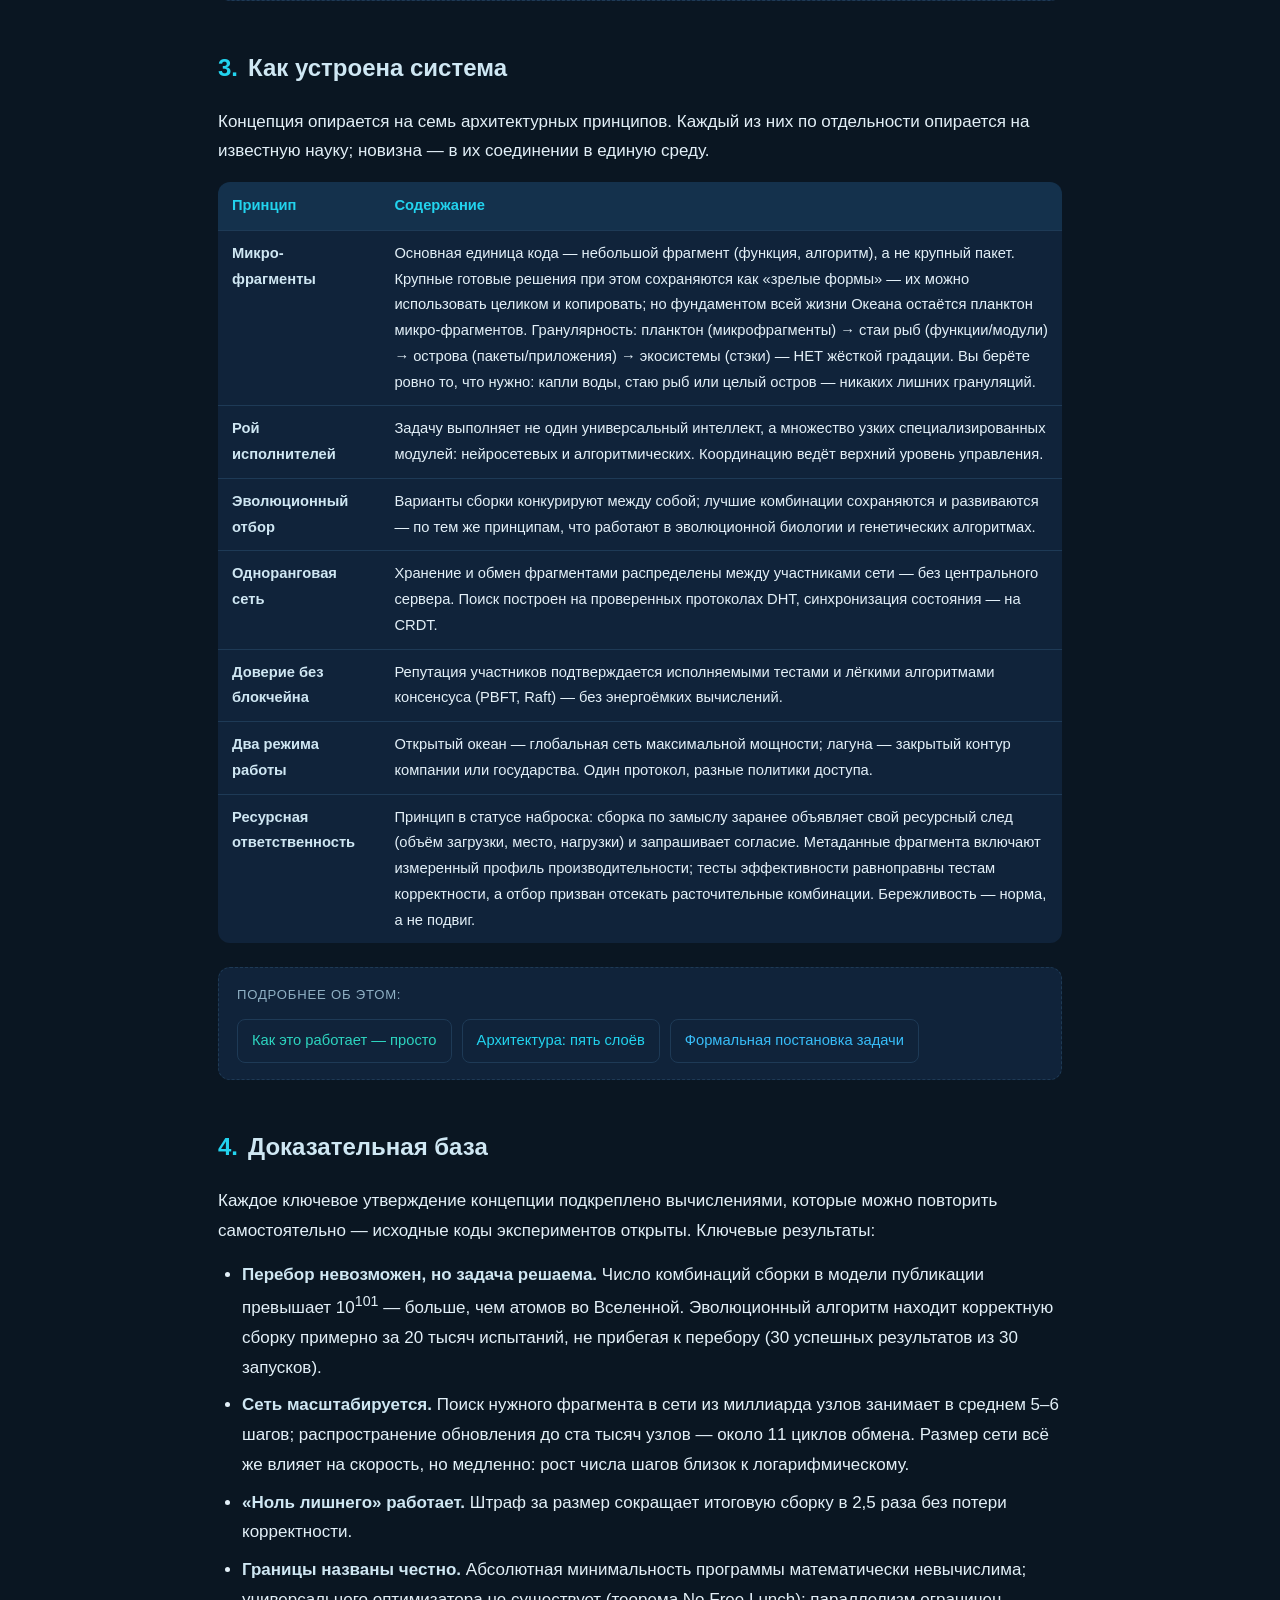
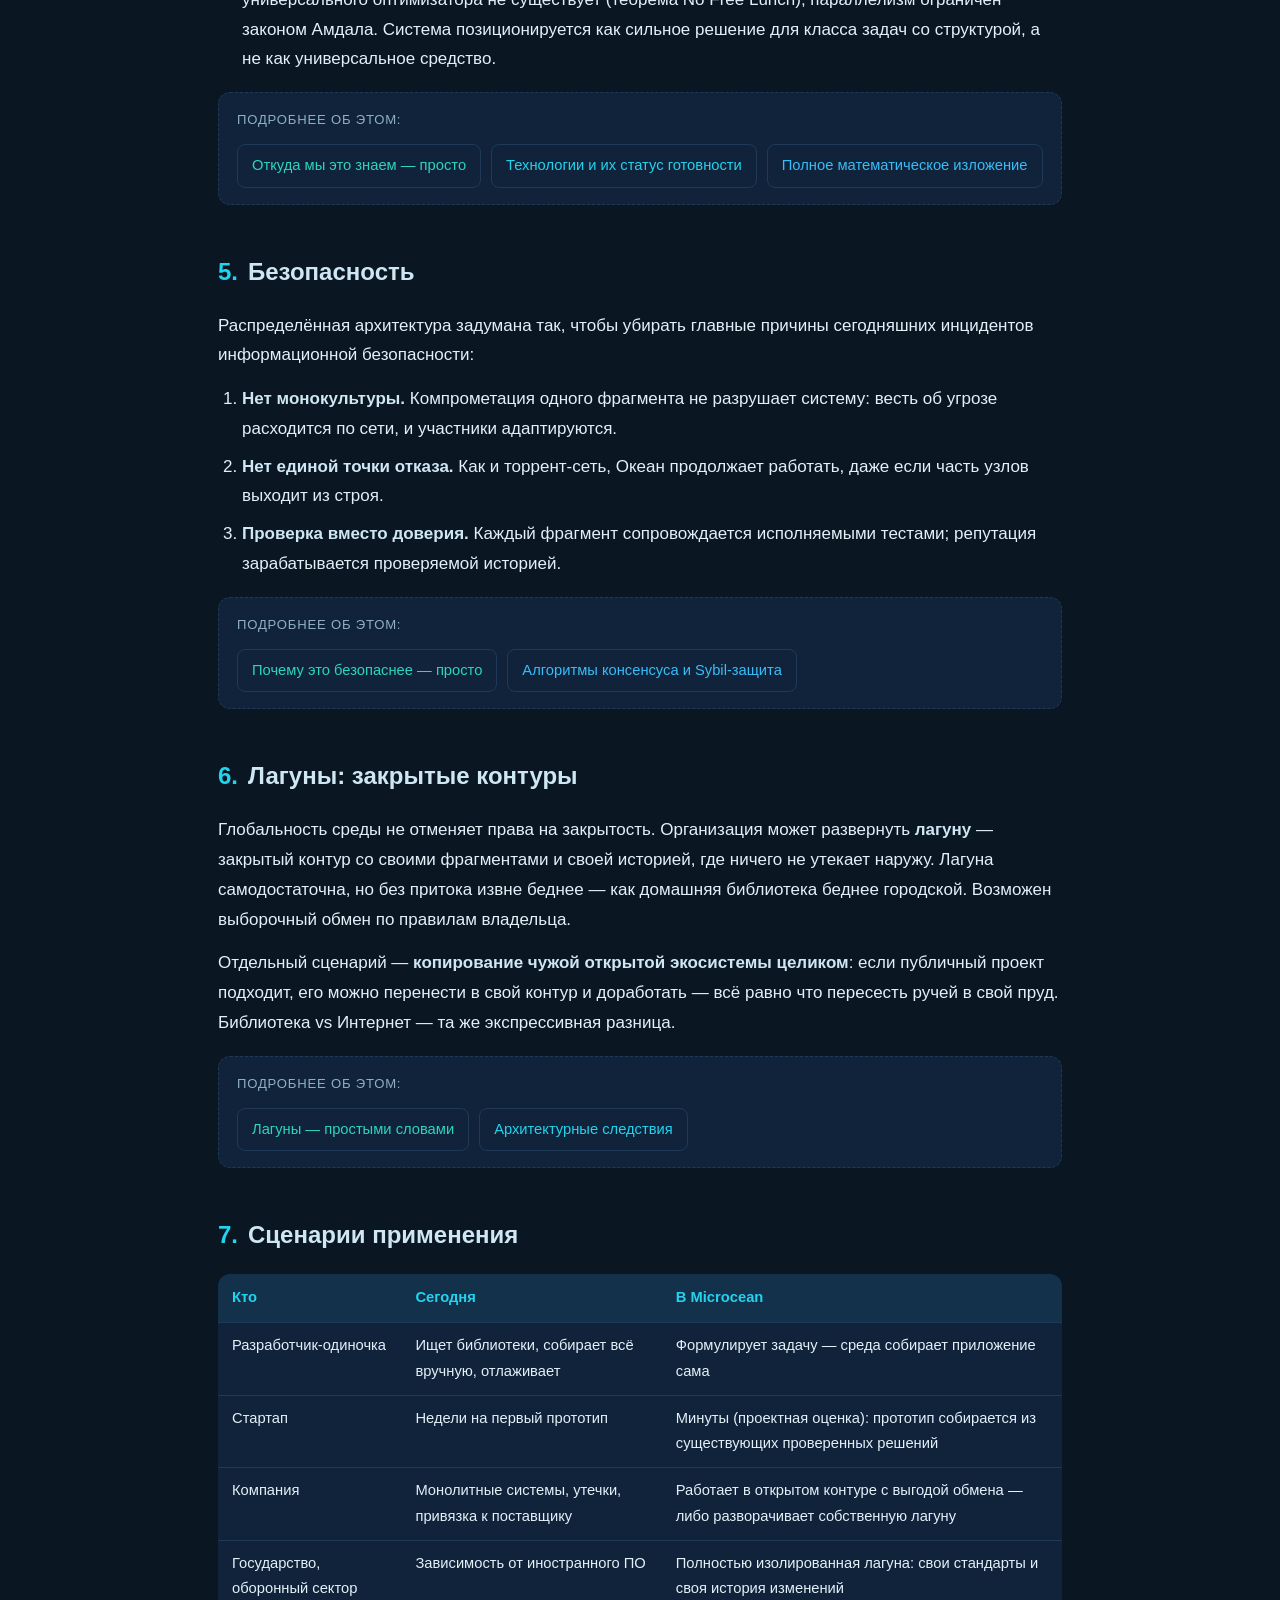
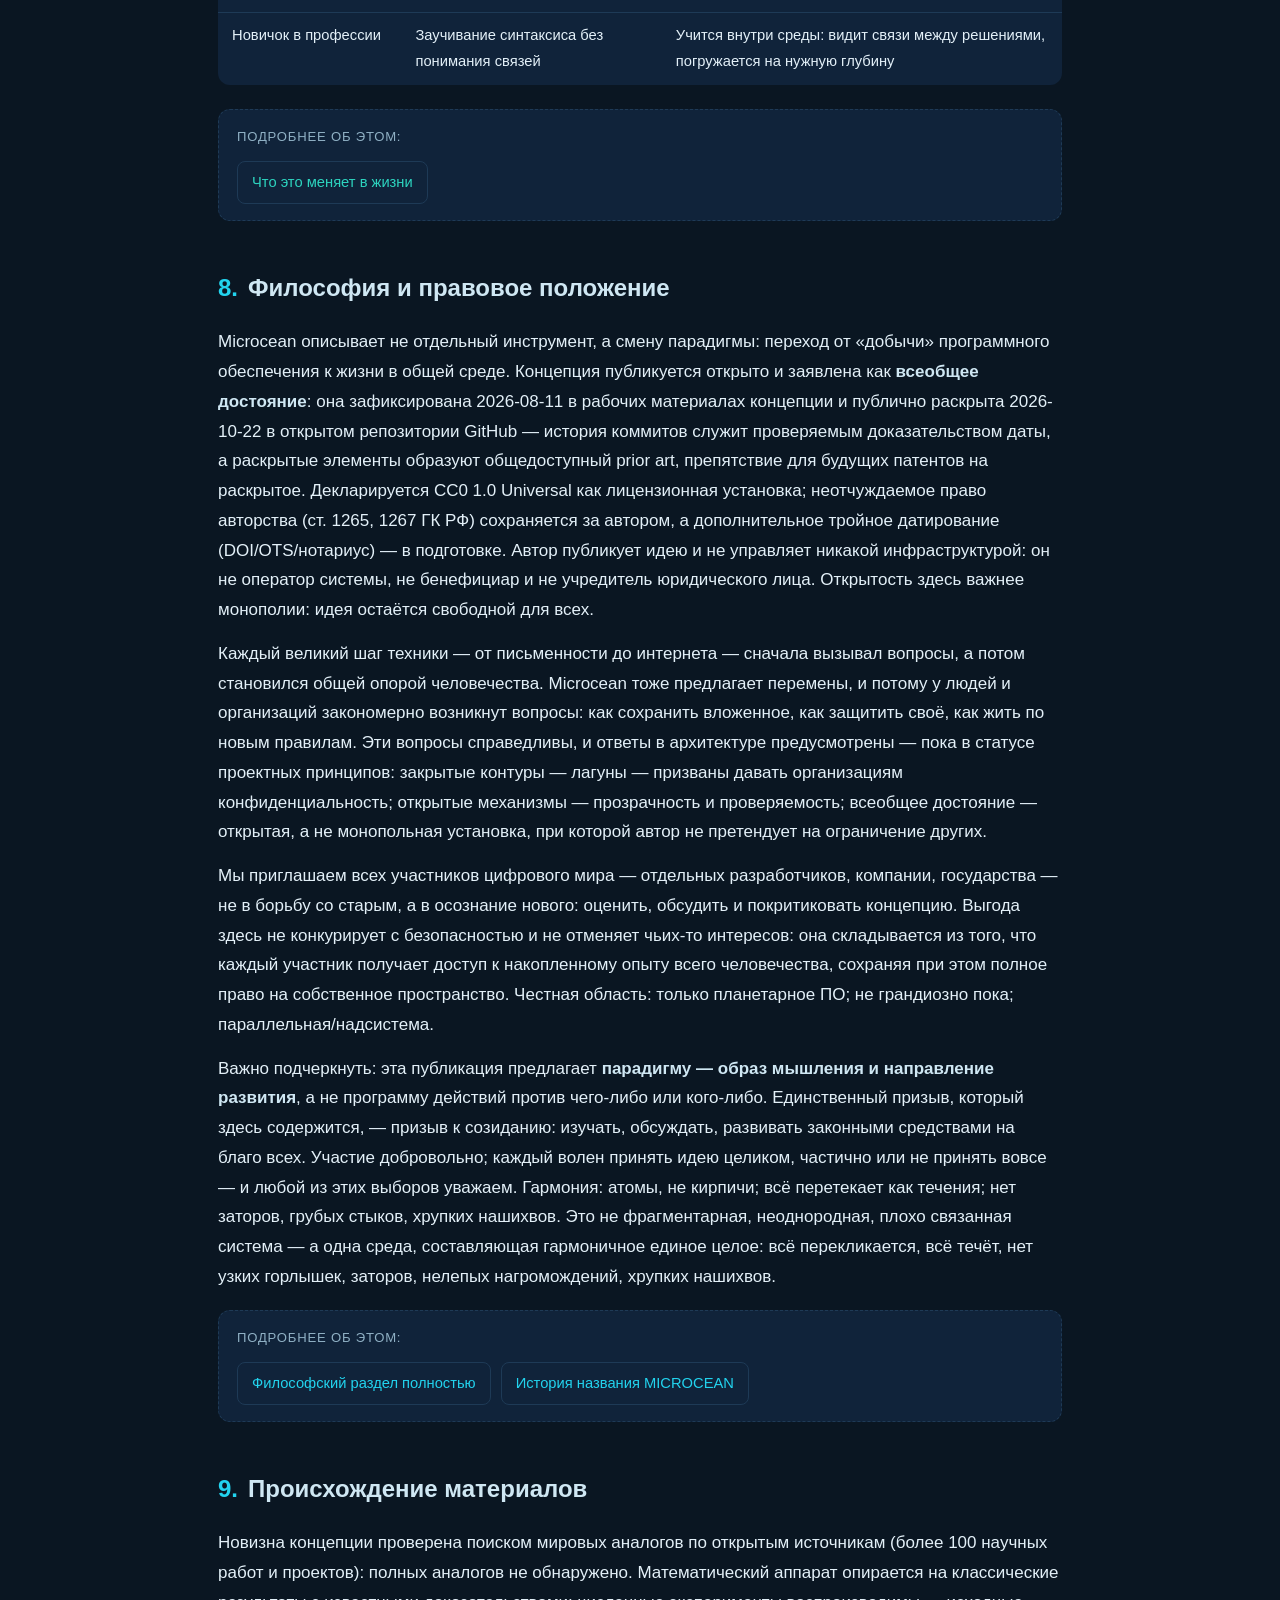
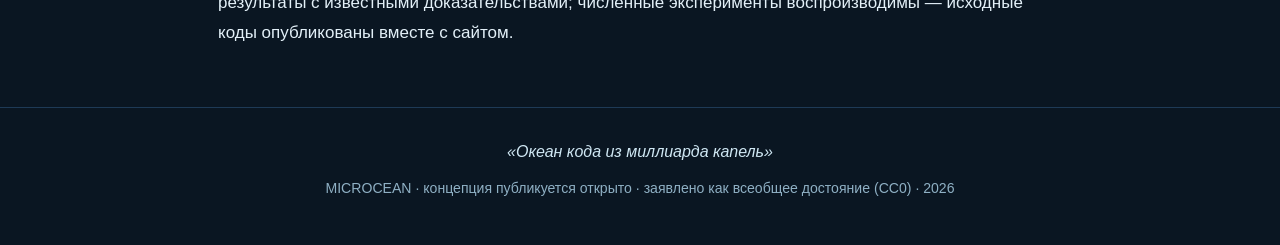
==== commit 18917b1e: "feat(content): add honest limits/risks page (RU+EN) with cross-links" ====
--- a/index.html
+++ b/index.html
@@ -33,6 +33,7 @@
       <a href="#lagoons">Лагуны</a>
       <a href="#scenarios">Применение</a>
       <a href="#philosophy">Философия</a>
+      <a href="ru/limits.html">Границы и риски</a>
       <a href="en/index.html">EN</a>
     </nav>
   </div>
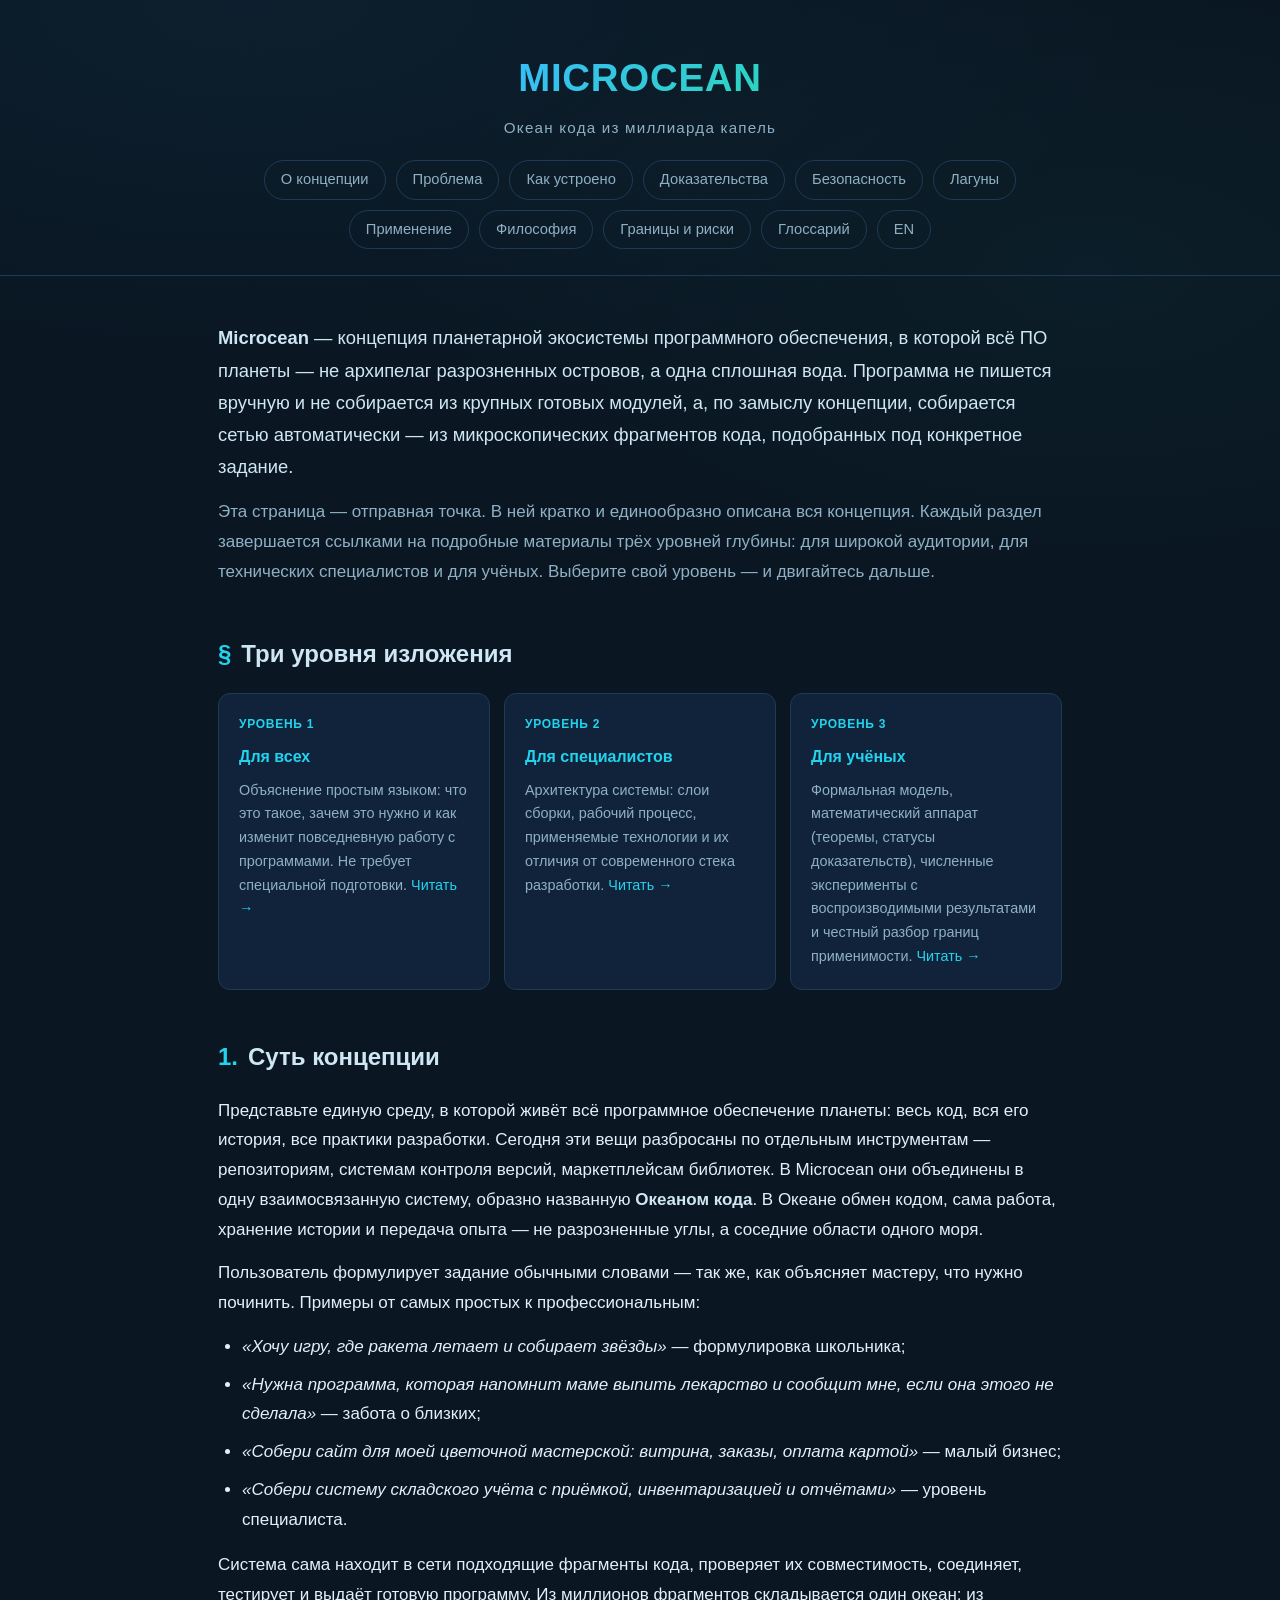
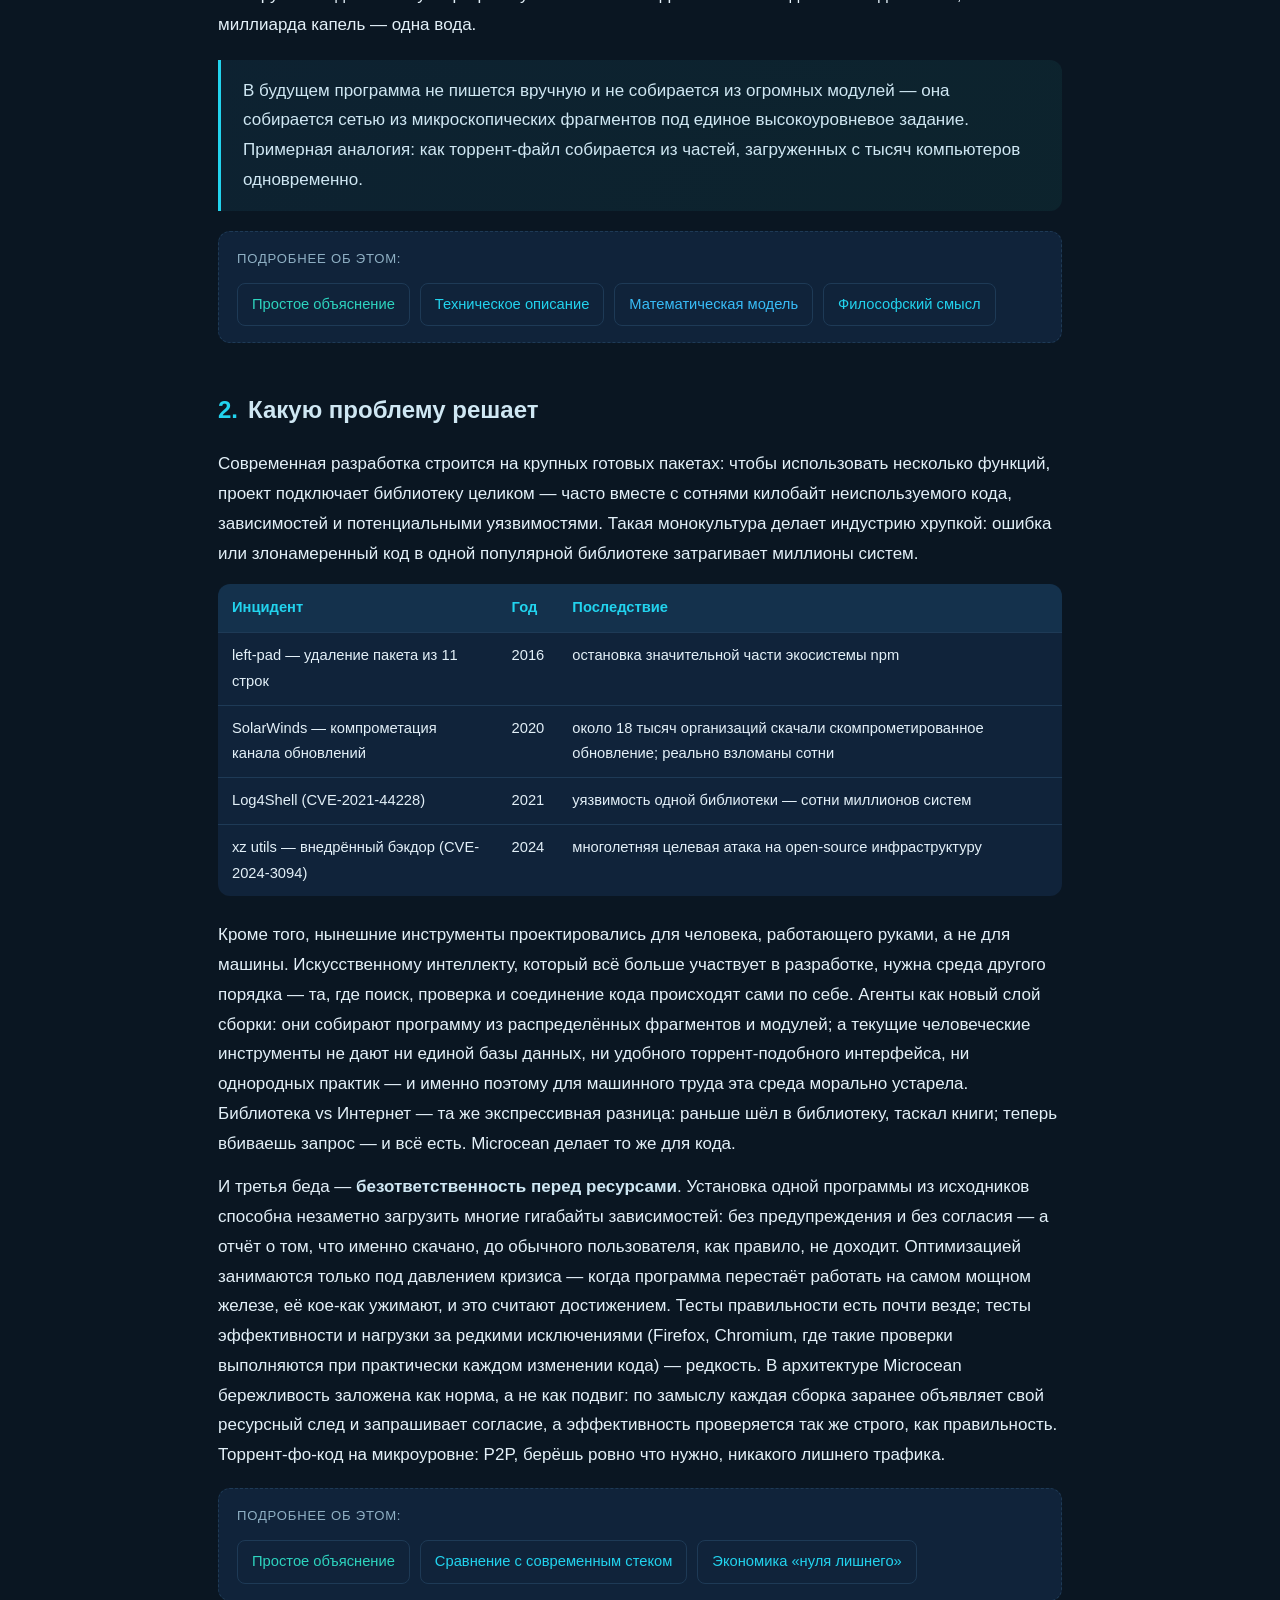
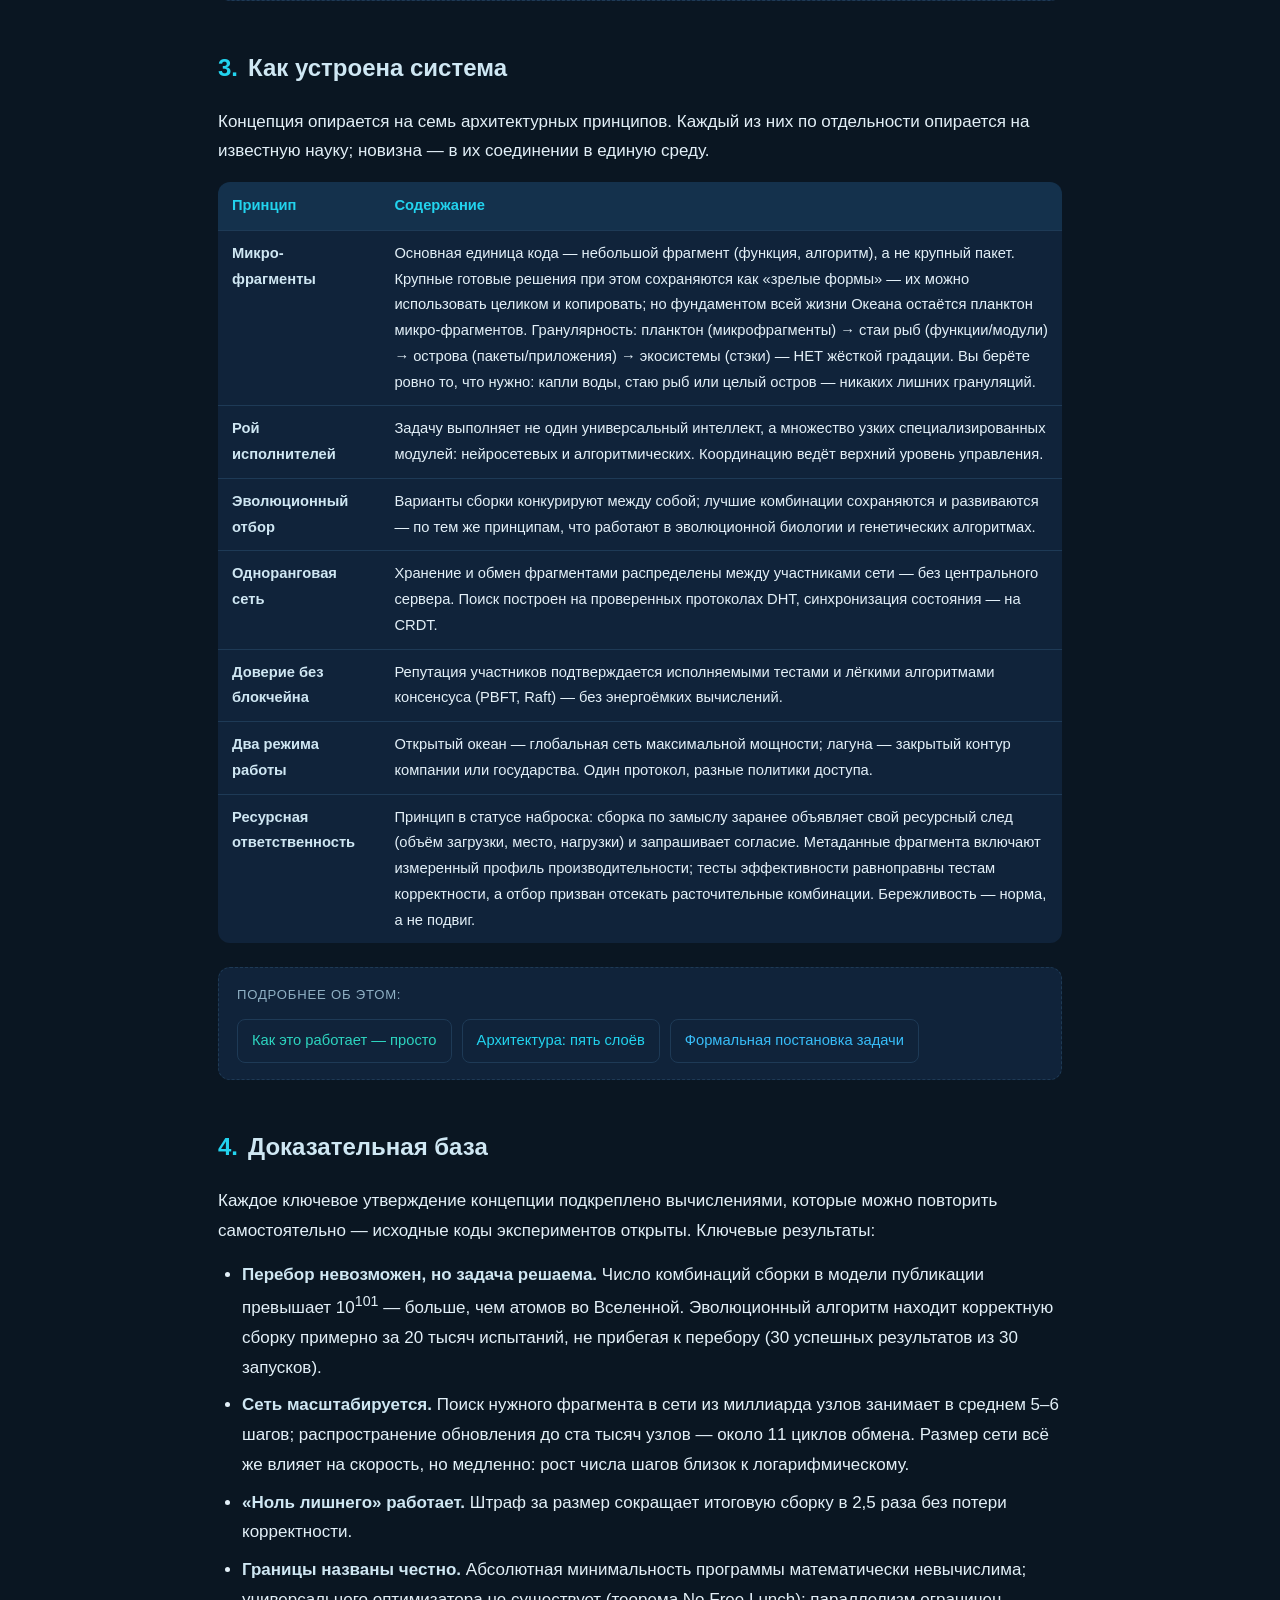
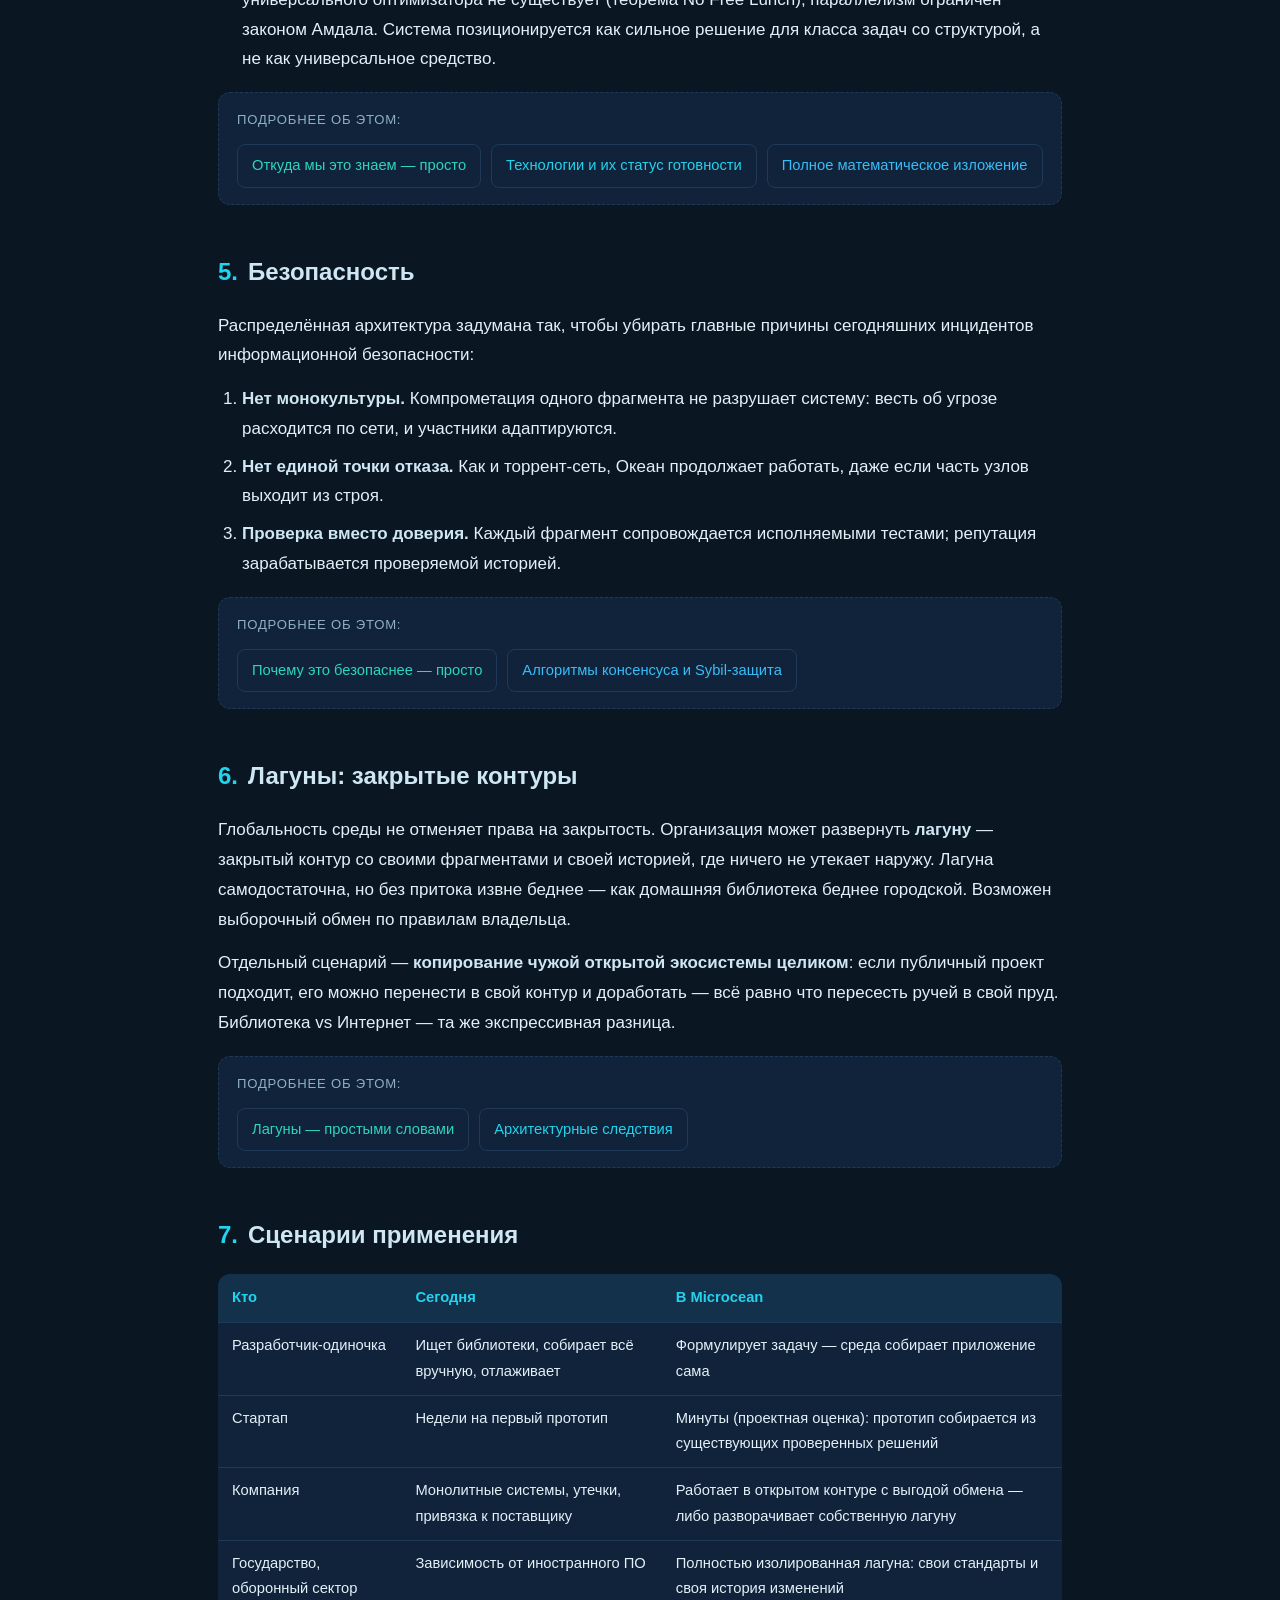
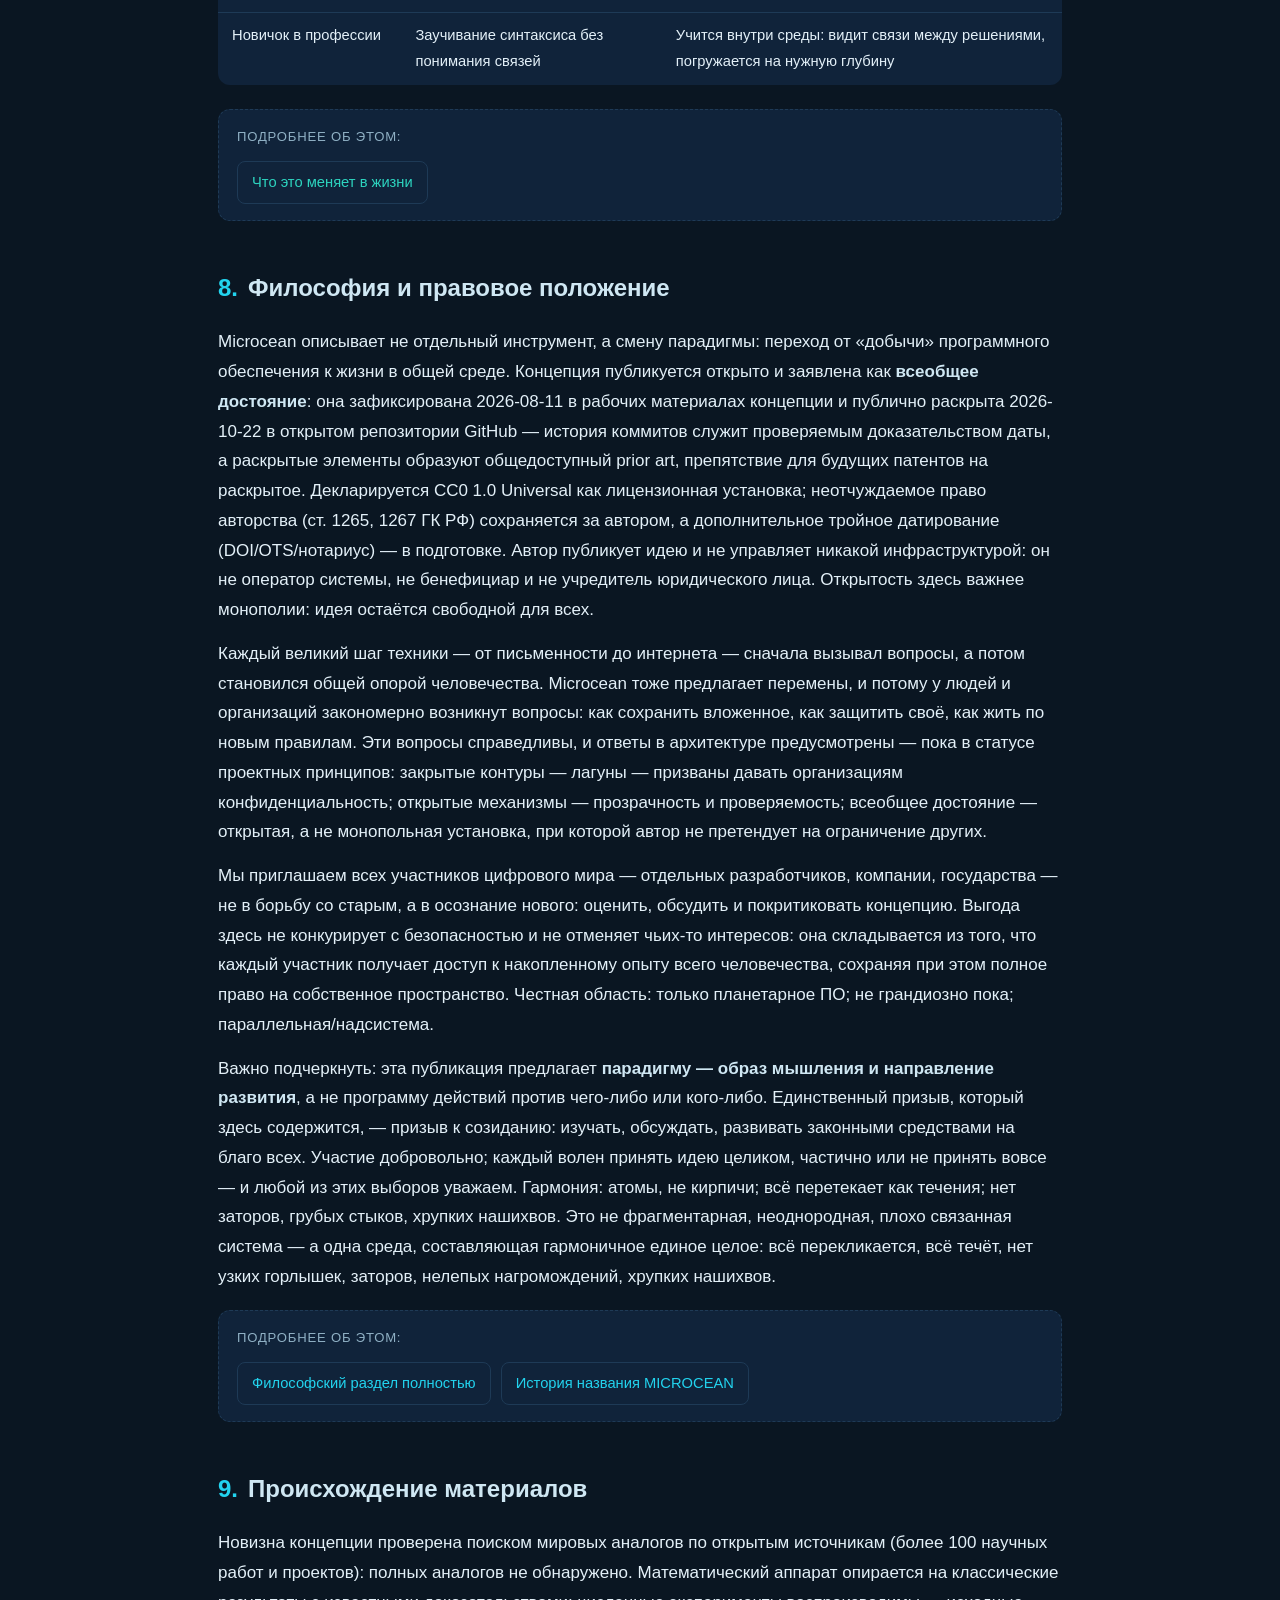
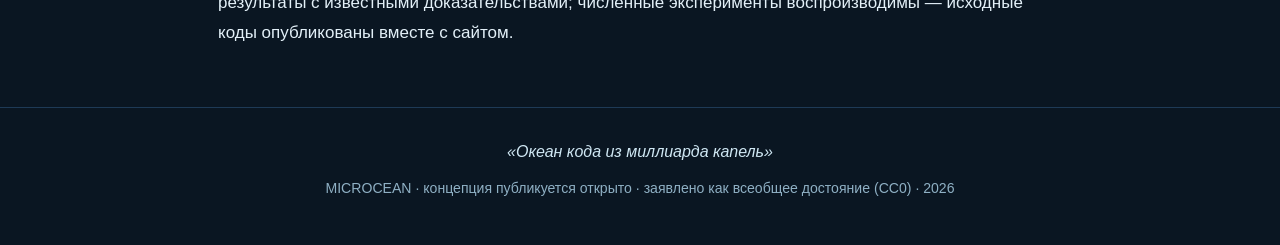
==== commit 5475503d: "feat(content): add glossary page (RU+EN) with cross-links" ====
--- a/index.html
+++ b/index.html
@@ -34,6 +34,7 @@
       <a href="#scenarios">Применение</a>
       <a href="#philosophy">Философия</a>
       <a href="ru/limits.html">Границы и риски</a>
+      <a href="ru/glossary.html">Глоссарий</a>
       <a href="en/index.html">EN</a>
     </nav>
   </div>
